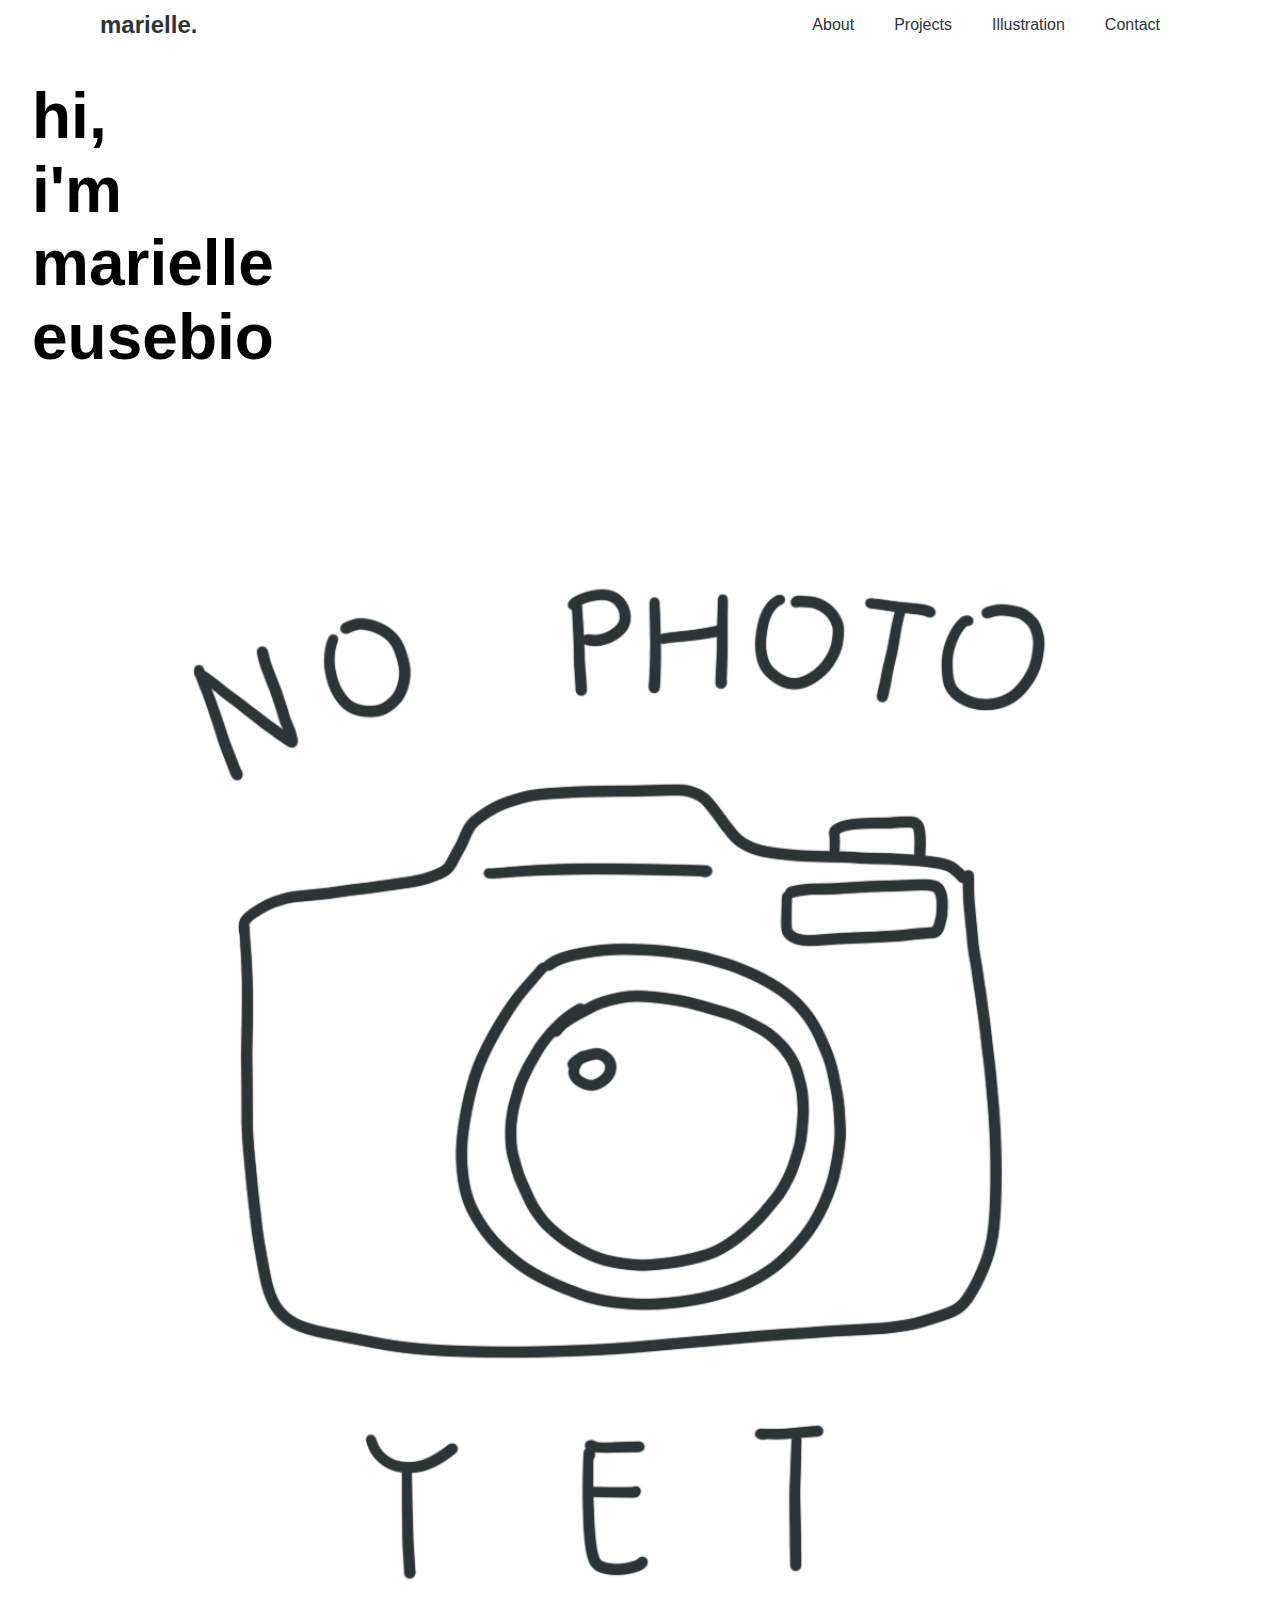
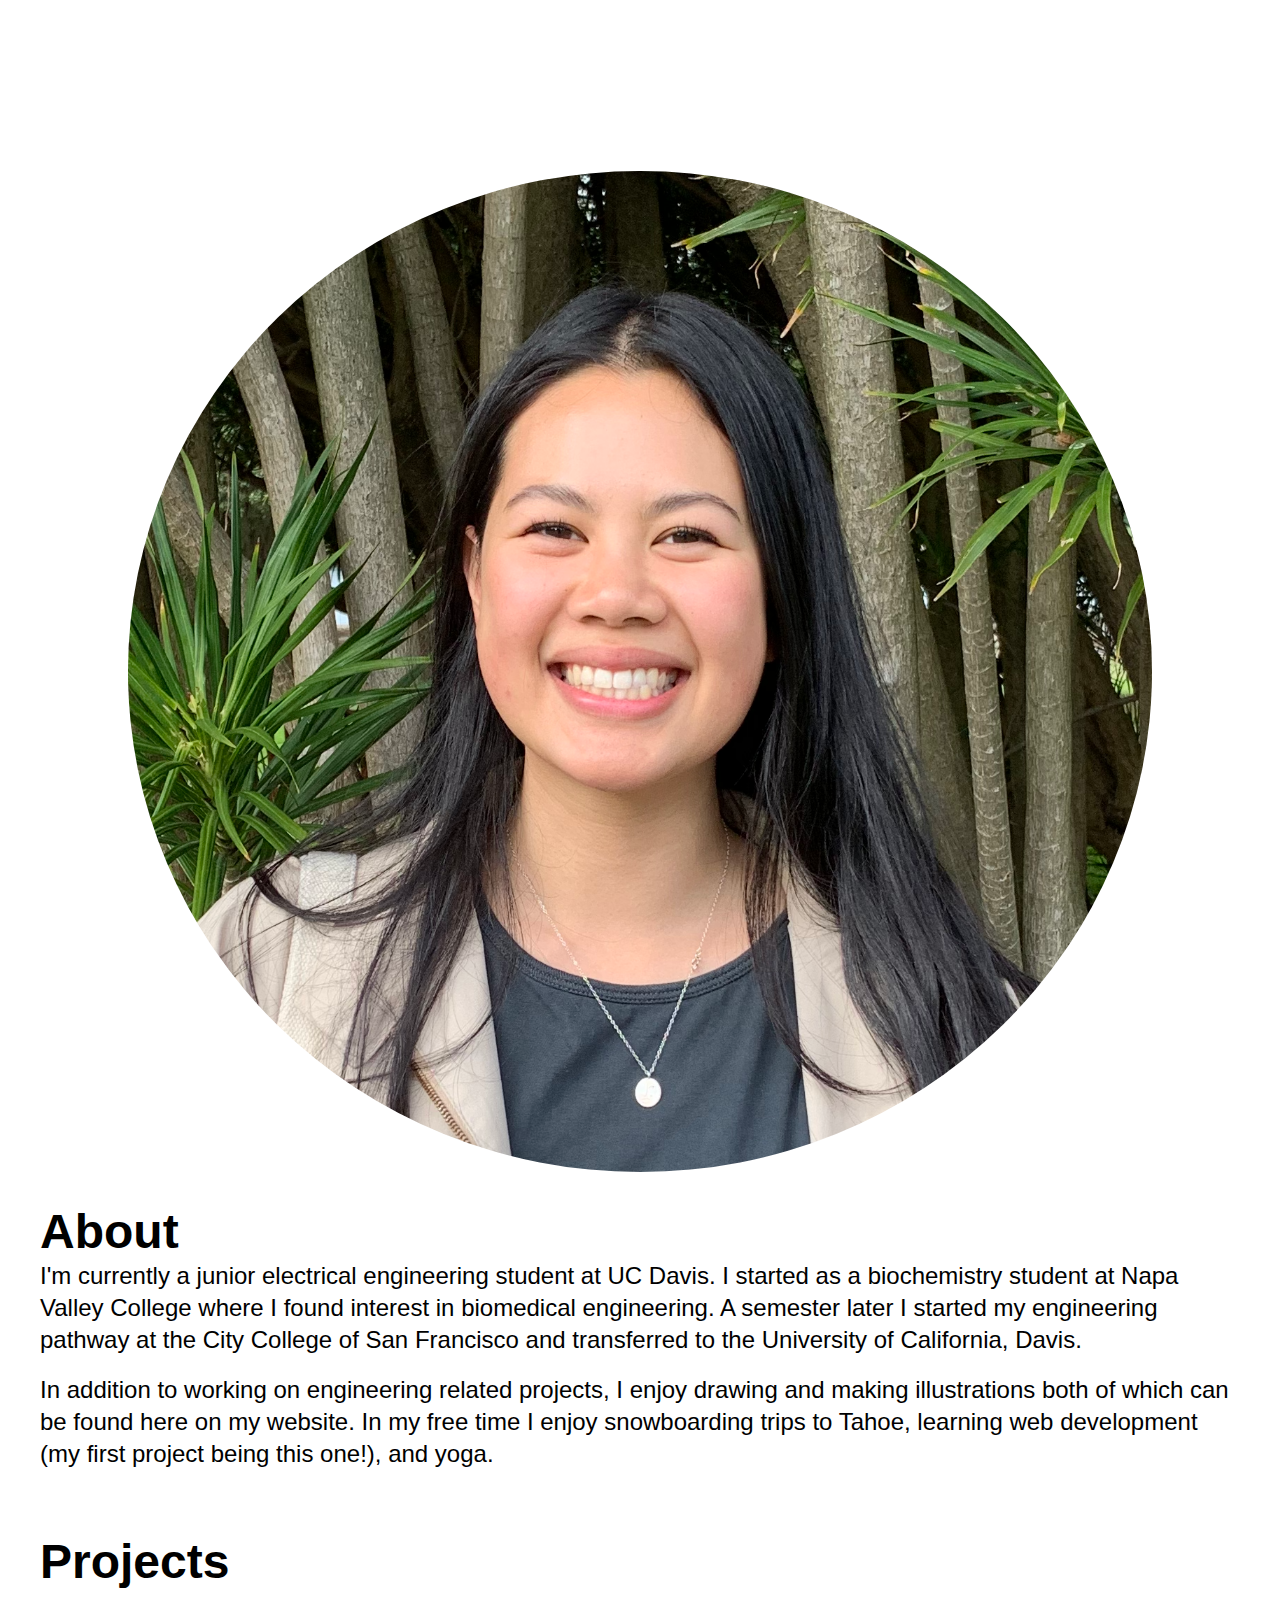
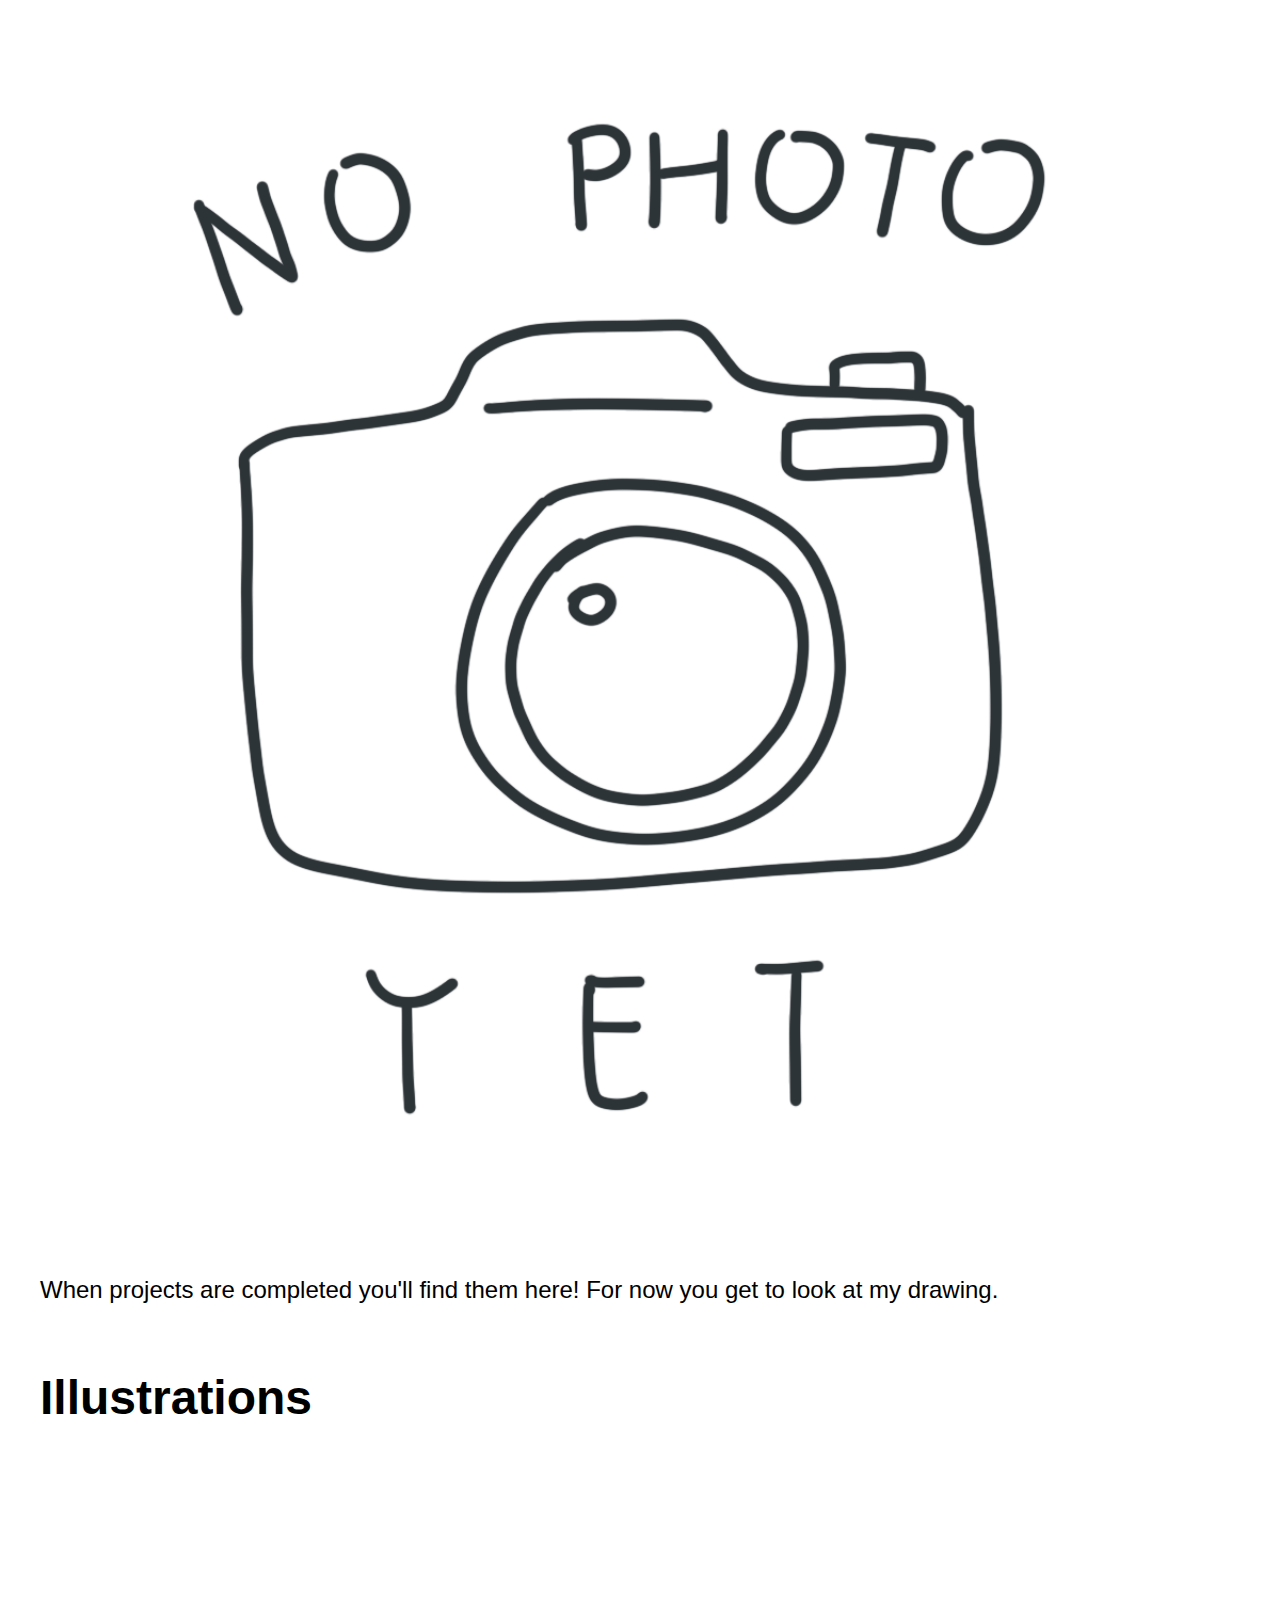
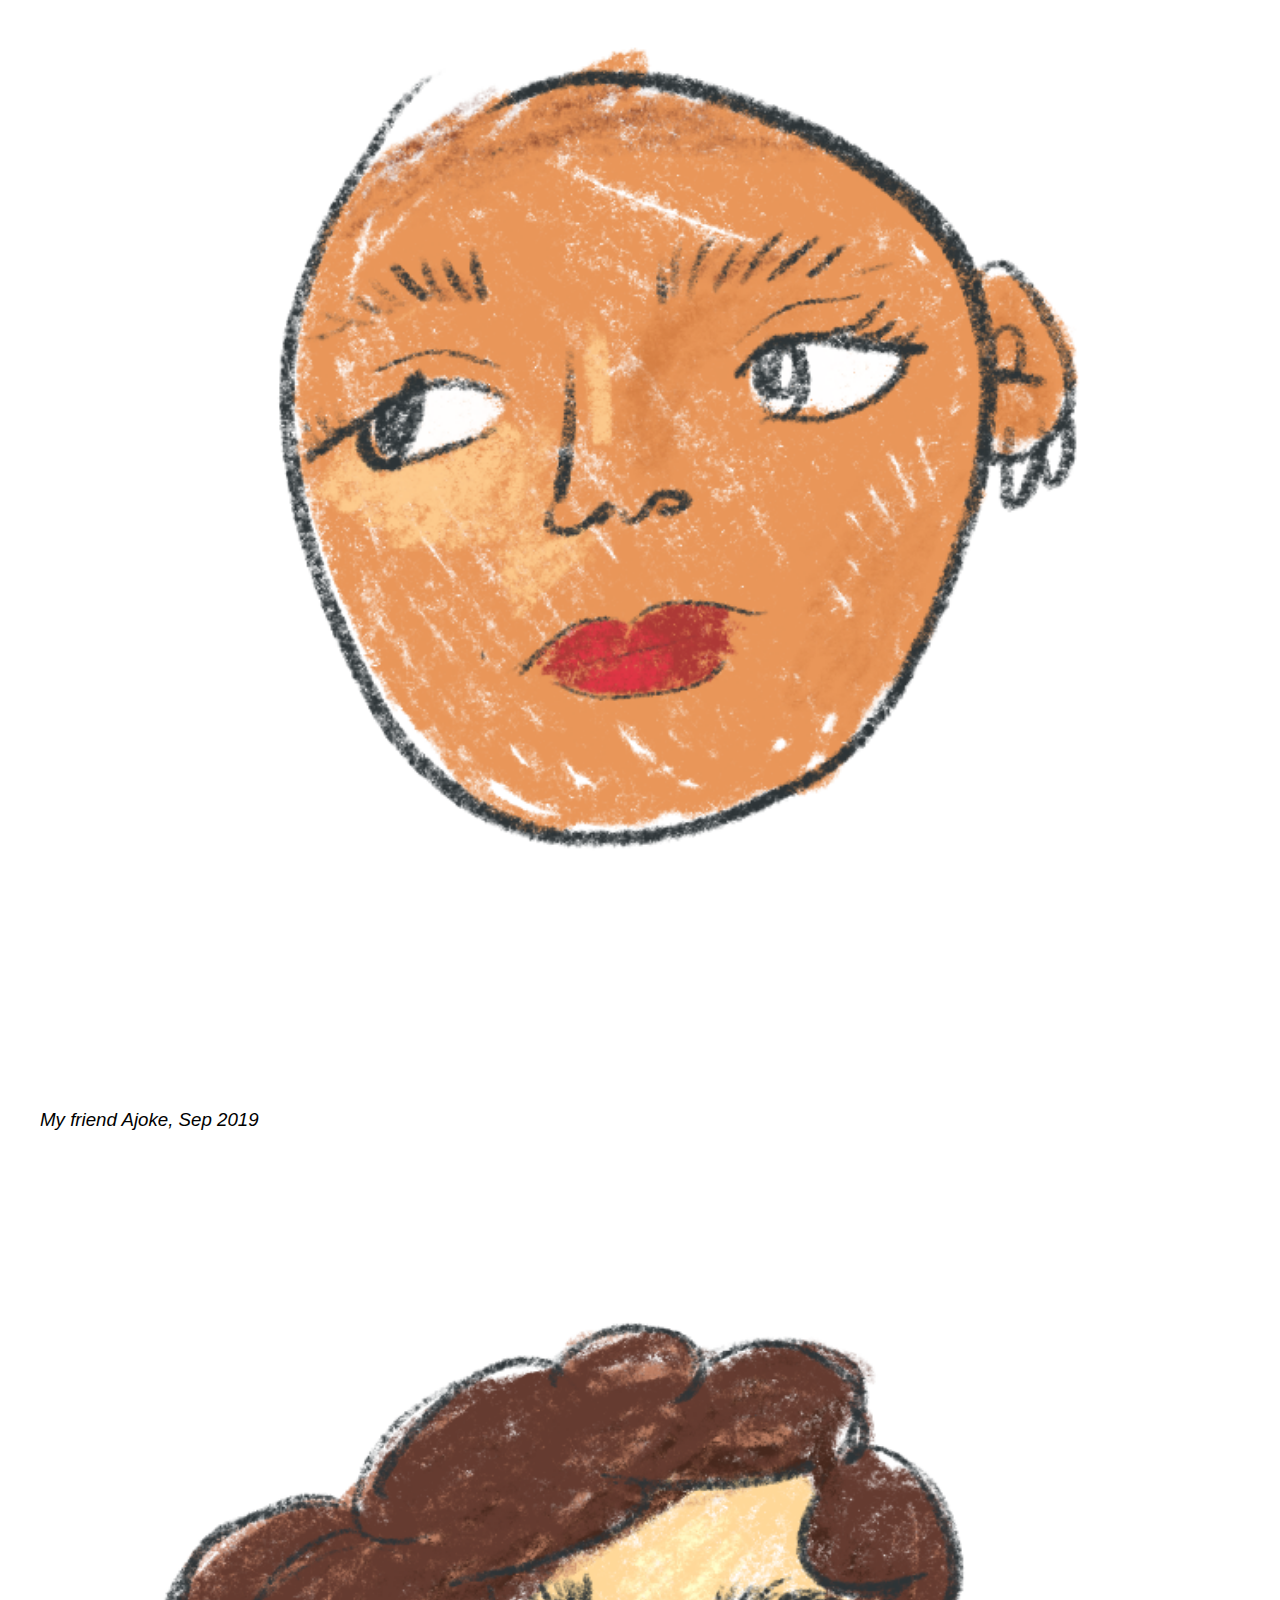
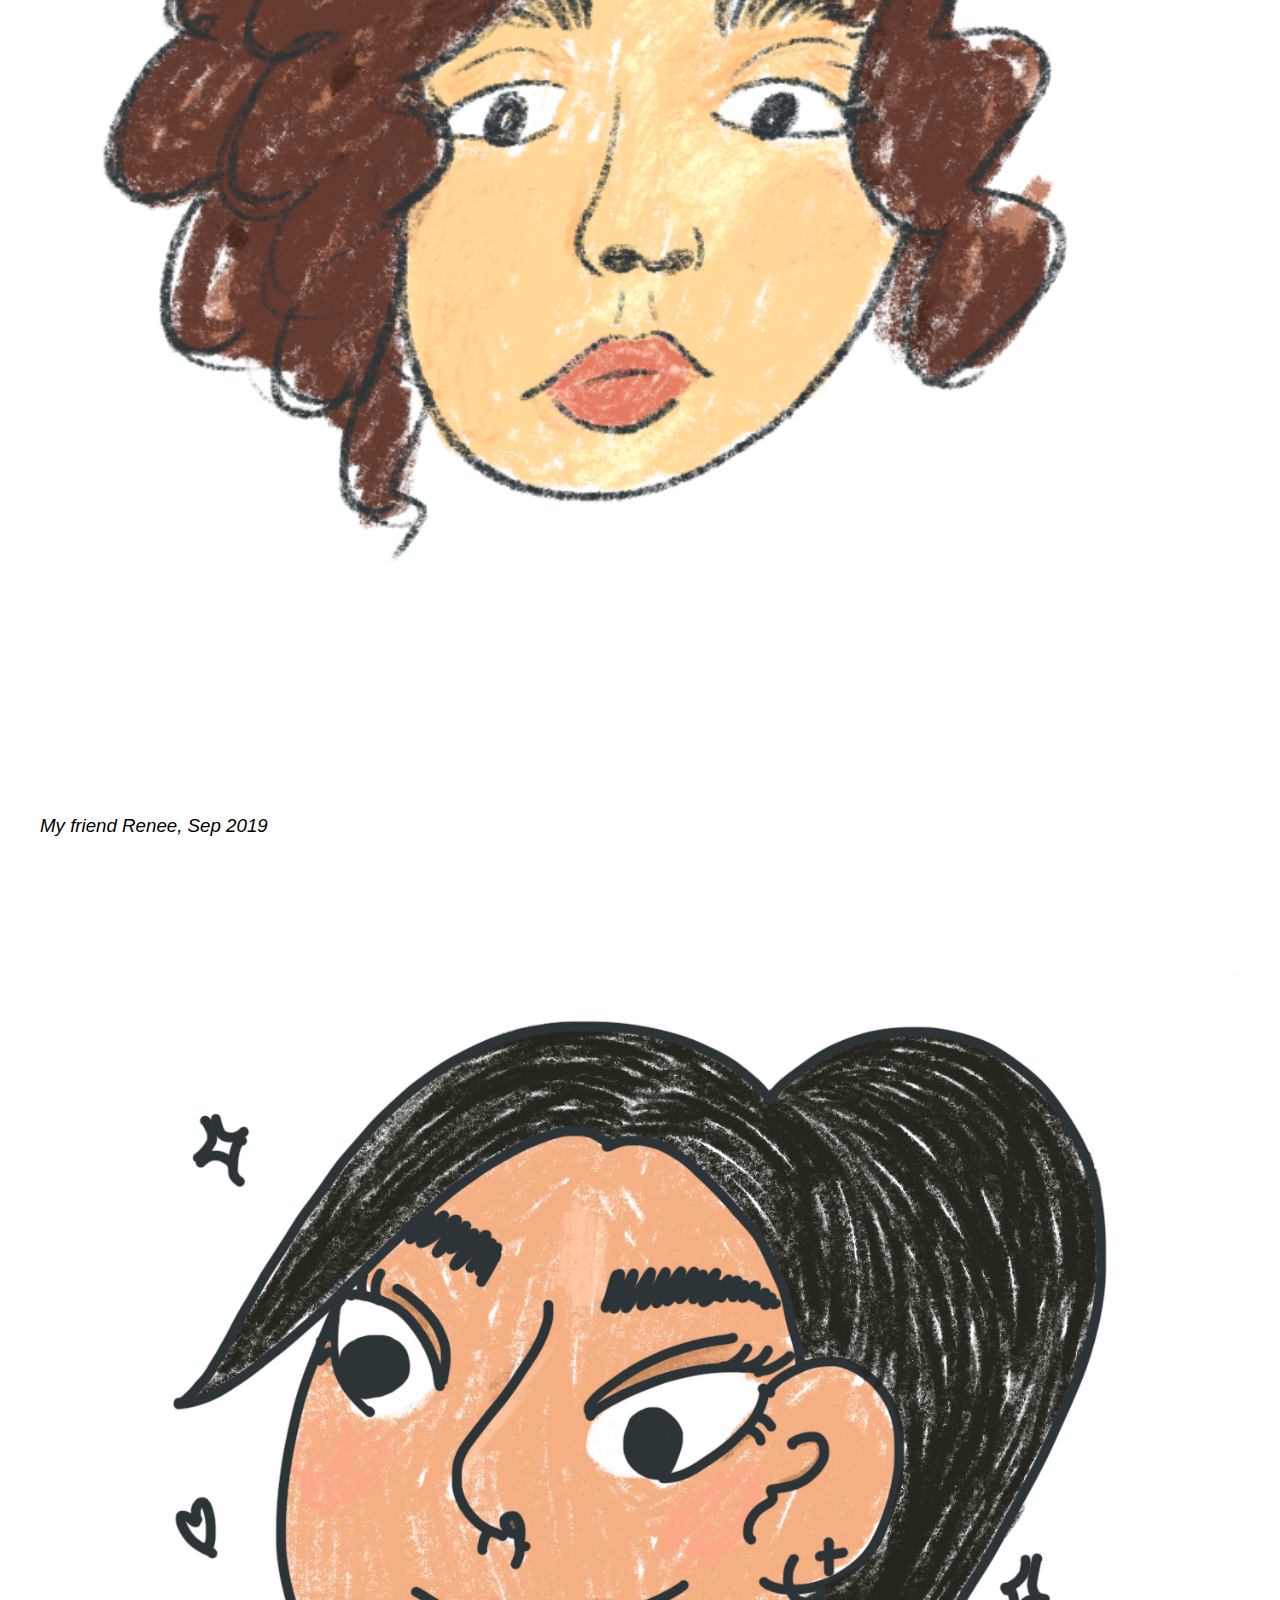
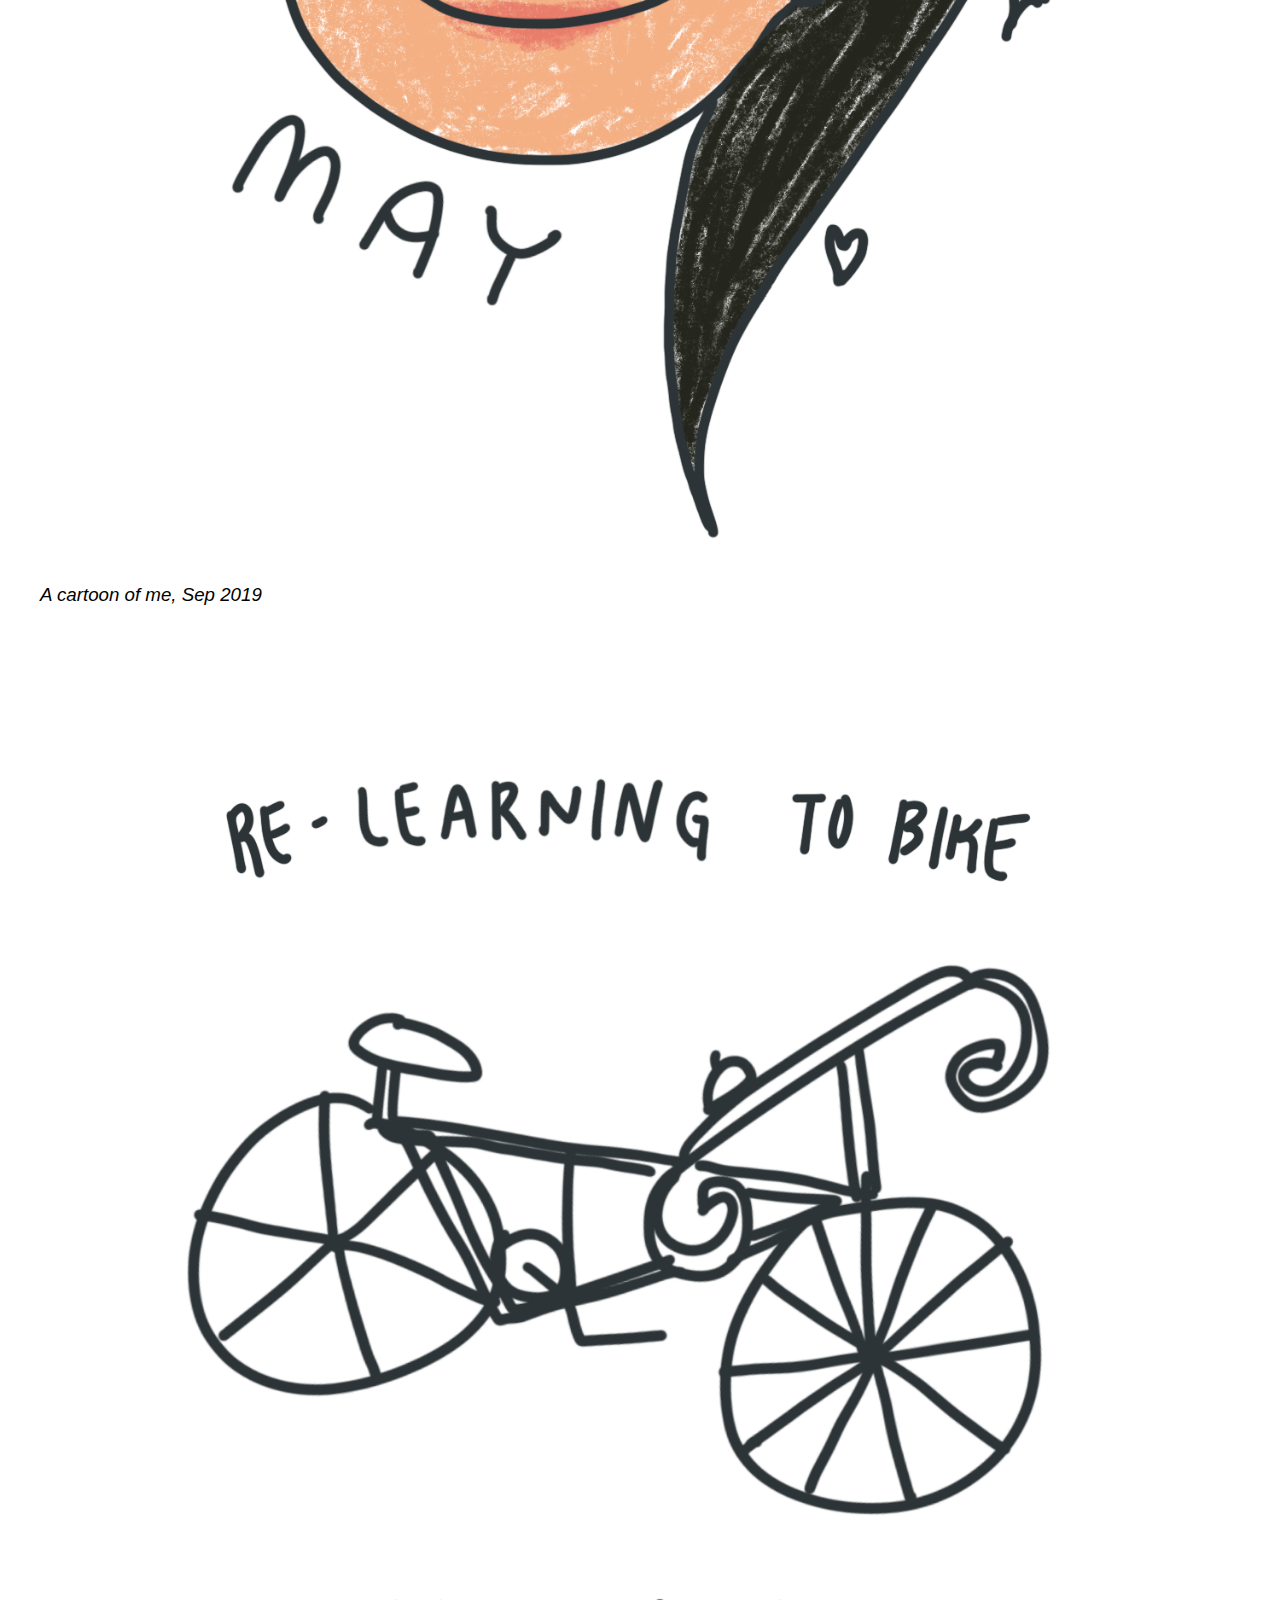
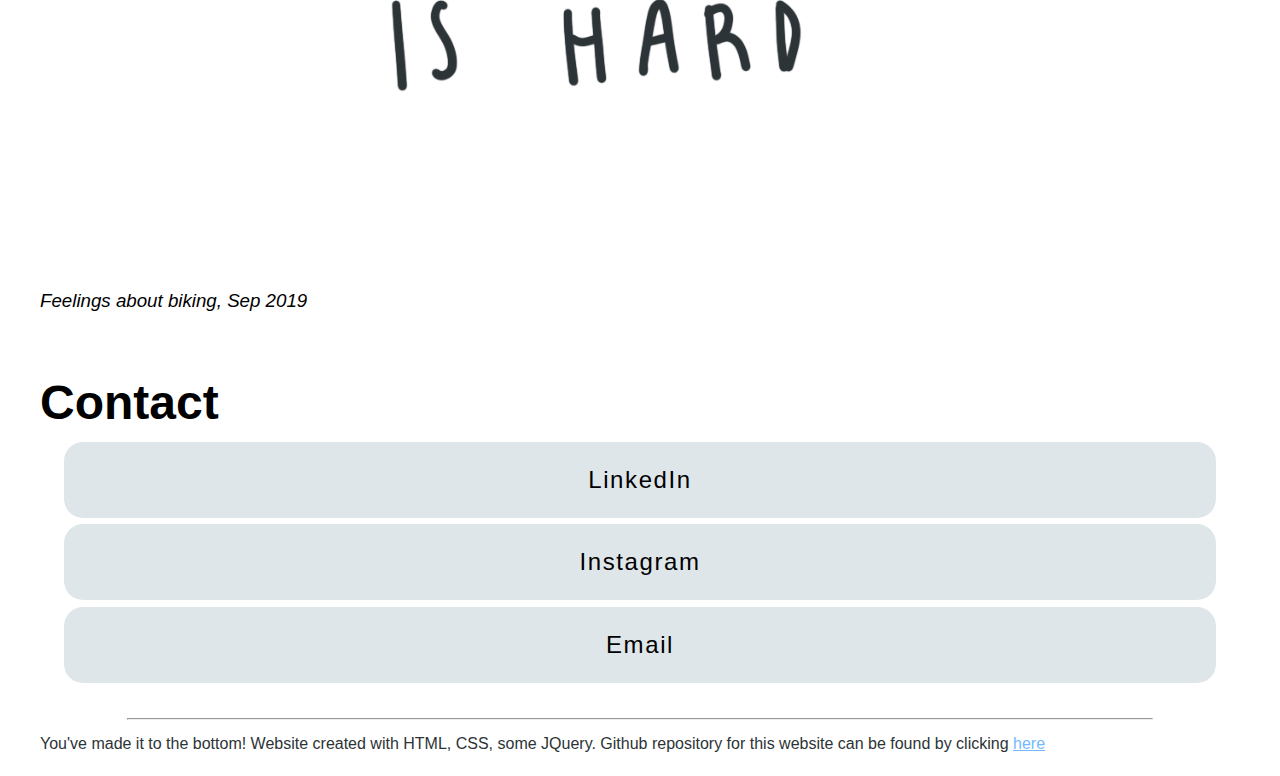
==== index.html @ e0bd077d "Rename index2.html to index.html" ====
<!DOCTYPE html>
<html lang="en">

<head>
<meta charset="UTF-8">
<meta name="viewport" content="width=device-width, initial-scale=1.0">
<meta http-equiv="X-UA-Compatible" content="ie=edge">
<title>Navbar</title>
<link href="https://stackpath.bootstrapcdn.com/font-awesome/4.7.0/css/font-awesome.min.css" rel="stylesheet">
<link type="text/css" rel="stylesheet" href="normalize.css" />
<link rel="stylesheet" href="styles2.css">
</head>

<body>

<header>
  <div class="logo">marielle.</div>
  <nav>
    <ul>
      <li><a href="#aboutPage">About</a></li>
      <li><a href="#projectsPage">Projects</a></li>
      <li><a href="#illustrationsPage">Illustration</a></li>
      <li><a href="#contactPage">Contact</a></li>

    </ul>
  </nav>
  <div class="menu-toggle">
    <i class="fa fa-bars" aria-hidden="true"></i>
  </div>
</header>

<h1>hi,<br> i'm<br> marielle<br> eusebio<br></h1>
<img src='illustrationsForSite/noPhotoYet.png' alt='illustration for homepage' id='homepagePic'>

<div id='aboutPage' class='aboutPage'>
        <img src='photosForSite/profilePic.png' alt='Photo of me' id='profilePic'>
    <h2>About</h2>
    <p>I'm currently a junior electrical engineering student at UC Davis. 
            I started as a biochemistry student at Napa Valley College where I found interest in biomedical engineering.
            A semester later I started my engineering pathway at the City College of San Francisco and transferred to the University of California, Davis.
    </p>
    <br>
    <p>In addition to working on engineering related projects, I enjoy drawing and making illustrations both of which can be found here on my website.
            In my free time I enjoy snowboarding trips to Tahoe, learning web development (my first project being this one!), and yoga.
    </p>
</div>

<div class='projectsPage' id='projectsPage'>
    <h2>Projects</h2>
    <img src='illustrationsForSite/noPhotoYet.png' class='projectPic'>
    <p>When projects are completed you'll find them here! For now you get to look at my drawing.</p>
</div>

<div class='illustrationsPage' id='illustrationsPage'>
    <h2>Illustrations</h2>
    <img src='illustrationsForSite/ajokeDrawing.png' alt='Drawing of friend Ajoke'>
    <h3>My friend Ajoke, Sep 2019</h3>
    <img src='illustrationsForSite/reneeDrawing.png' alt='Drawing of friend Renee'>
    <h3>My friend Renee, Sep 2019</h3>
    <img src='illustrationsForSite/cartoonMayIcon.png' alt='Cartoon of me!'>
    <h3>A cartoon of me, Sep 2019</h3>
    <img src='illustrationsForSite/relearningToBike.png' alt='Bike doodle'>
    <h3>Feelings about biking, Sep 2019</h3>
</div>

<div class='contactPage' id='contactPage'>
  <h2>Contact</h2>
    <div class='buttonsPage'>
      <a href='https://www.linkedin.com/in/marielle-eusebio-9b7936106'>
        <button class='reset-Button myButton'>
          LinkedIn
        </button>
      </a>

      <a href='https://www.instagram.com/may.eusebio/'>
        <button class='reset-Button myButton'>
            Instagram
          </button>
      </a>

      <!-- <a href='mailto:mariellejde@gmail.com' target='_top'>
        <button class='reset-Button myButton'>
          Email
        </button>
      </a> -->

      <a href='#' name="emailLink" id="emailLink">
        <button class='reset-Button myButton'>
          Email
        </button>
      </a>
      
        
    </div>
</div>


<footer>
    <hr>
    <p>You've made it to the bottom! Website created with HTML, CSS, some JQuery.
      Github repository for this website can be found by clicking 
      <a href='https://github.com/mayeusebio/mayeusebio.github.io'>here</a></p></footer>


<script src="https://code.jquery.com/jquery-3.3.1.min.js"></script>
<script type="text/javascript">
  $(document).ready(
    function() {
      $('.menu-toggle').click(function() {
        $('nav').toggleClass('active')
      })

      $('ul li').click(function() {
        $(this).siblings().removeClass('active');
        $(this).toggleClass('active');
      })
    }
  )

  $(function () {
  $('#emailLink').on('click', function (event) {
    var email = 'test@theearth.com';
    var subject = 'Circle Around';
    var emailBody = 'Some blah';
    window.location = 'mailto:' + email + '?subject=' + subject + '&body=' +   emailBody;
  });
});

</script>

</body>

</html>
---- styles2.css ----
body {
    margin: 0;
    padding: 0;
    font-family: sans-serif;
    background-attachment: fixed;
    background-position: center;
    box-sizing: border-box;
  }

  
header {
    position: absolute;
    top: 0;
    left: 0;
    padding: 0 100px;
    width: 100%;
    box-sizing: border-box;
    background: ;
  }
  
header .logo {
    color: #2d3436;
    height: 50px;
    line-height: 50px;
    font-size: 24px;
    float: left;
    font-weight: bold;
  }
  
header nav {
    float: right;
  }
  
header nav ul {
    margin: 0;
    padding: 0;
    display: flex;
  }
  
  header nav ul li {
    list-style: none;
    position: relative;
  }
  
  header nav ul li.sub-menu:before {
    content: '\f078';
    font-family: fontAwesome;
    position: absolute;
    line-height: 50px;
    color: #2d3436;
    right: 1px;
  }
  
  header nav ul li.active.sub-menu:before {
    content: '\f077';
  }
  
  header nav ul li ul {
    position: absolute;
    left: 0;
    background: #333;
    display: none
  }
  
header nav ul li.active ul {
    display: block;
  }
  
header nav ul li ul li {
    display: block;
    width: 200px;
  }
  
header nav ul li a {
    height: 50px;
    line-height: 50px;
    padding: 0 20px;
    color: #2d3436;
    text-decoration: none;
    display: block;
  }
  
header nav ul li a:hover {
    color: #2d3436;
    background: #74b9ff;
  }
  
header nav ul li a.active {
    background: #74b9ff;
  }
  
.menu-toggle {
    color: #2d3436;
    float: right;
    line-height: 50px;
    font-size: 24px;
    cursor: pointer;
    display: none
  }

h1{
      font-size: 4rem;
      padding: 5rem 2rem;
      /* border: 2px dashed red; */
      margin: 0;
  }

#homepagePic{
      width: 100%;
      /* border: 2px dashed red; */
      margin: 0;
  }

#profilePic{
      border-radius: 50%;
      width: 80%;
      display: block;    
      margin: 2rem auto;
      /* border: 2px dashed red; */
  }

h2{
    font-size: 3rem;
    padding: 0 2.5rem 0 2.5rem;
    /* border: 2px dashed red; */
    margin: 0;
  }
  
.aboutPage, .projectsPage, .illustrationsPage{
      margin-bottom: 4rem;
  }

  /* .aboutPage p{
      font-size: 1.5rem;
      font-weight: 300;
      line-height: 2rem;
      padding: 0 2.5rem 0 2.5rem;
      margin: 0;
  } */

p{
    font-size: 1.5rem;
    font-weight: 300;
    line-height: 2rem;
    padding: 0 2.5rem 0 2.5rem;
    margin: 0;  
  }

img{
    width: 100%;
}

h3{
      font-weight: 300;
      font-style: italic;
      padding: 0 2.5rem 0 2.5rem;
      margin: 0; 
  }

.projectPic{
    /* border: 1px dashed #2d3436; */
}

.contactPage li{
    list-style-type: none;
    font-size: 1.5rem;
    line-height: 2rem;
}

.contactPage li a{
    text-decoration: none;
    color: #636e72;
}

svg{
    stroke: #2d3436;
    fill: none;
}

hr{
      width: 80%
  }

footer p{
    color: #2d3436;
    font-size: 1rem;
    margin-bottom: 1rem;
}

.reset-Button {
    border: none;
    margin: 0;
    padding: 0;
    width: auto;
    overflow: visible;
    /* background: transparent; */
    /* inherit font & color from ancestor */
    /* color: inherit; */
    font: inherit;

    /* Normalize `line-height`. Cannot be changed from `normal` in Firefox 4+. */
    line-height: normal;

    /* Corrects font smoothing for webkit */
    -webkit-font-smoothing: inherit;
    -moz-osx-font-smoothing: inherit;

    /* Corrects inability to style clickable `input` types in iOS */
    -webkit-appearance: none;
}

/* Remove excess padding and border in Firefox 4+ */
.reset-Button::-moz-focus-inner {
    border: 0;
    padding: 0;
}

.buttonsPage{
    width: 100%;
    text-align: center;
    margin: 0.5rem auto 2rem auto;
}

.myButton{
    padding: 1.5rem;
    border-radius: 1.2rem;
    font-size: 1.5rem;
    width: 90%;
    background: #dfe6e9;
    margin: 0.2rem auto;
    letter-spacing: .1rem;
}

/* .buttonsPage{
    display: flex;
    flex-direction: column;
} */

footer a{
    color:#74b9ff;
}

/* MEDIA QUERIES */

@media (max-width: 860px) {
header {
    padding: 0 20px;
}
.menu-toggle {
    display: block;
}
header nav {
    position: absolute;
    top: 50px;
    left: -100%;
    width: 100%;
    height: calc(100vh - 50px);
    background: #dfe6e9;
    transition: 0.5s;
}
header nav.active {
    left: 0;
}
header nav ul {
    display: block;
    text-align: center;
}
header nav ul li a {
    border-bottom: 0.9px solid rgba(0, 0, 0, .2);
}
header nav ul li.active ul {
    position: relative;
    background: #003e6f;
}
header nav ul li ul li {
    width: 100%;
}
}
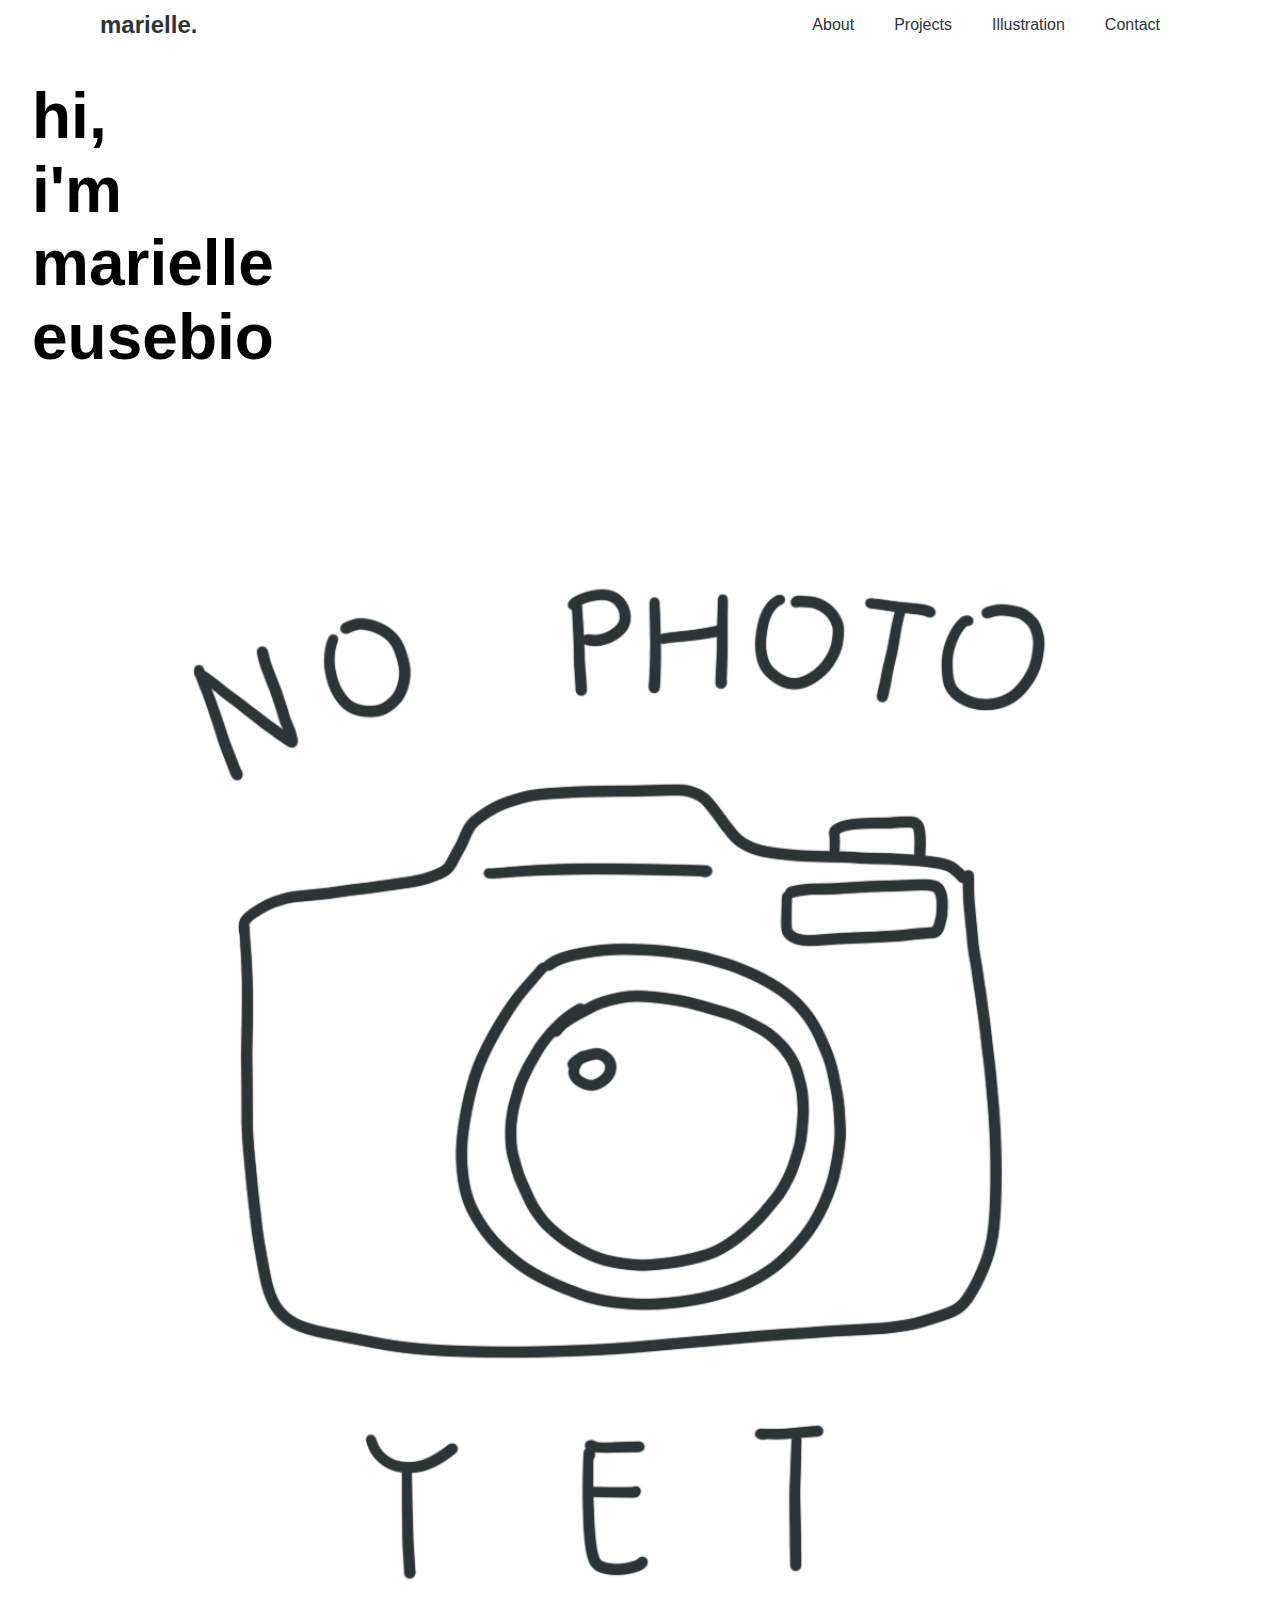
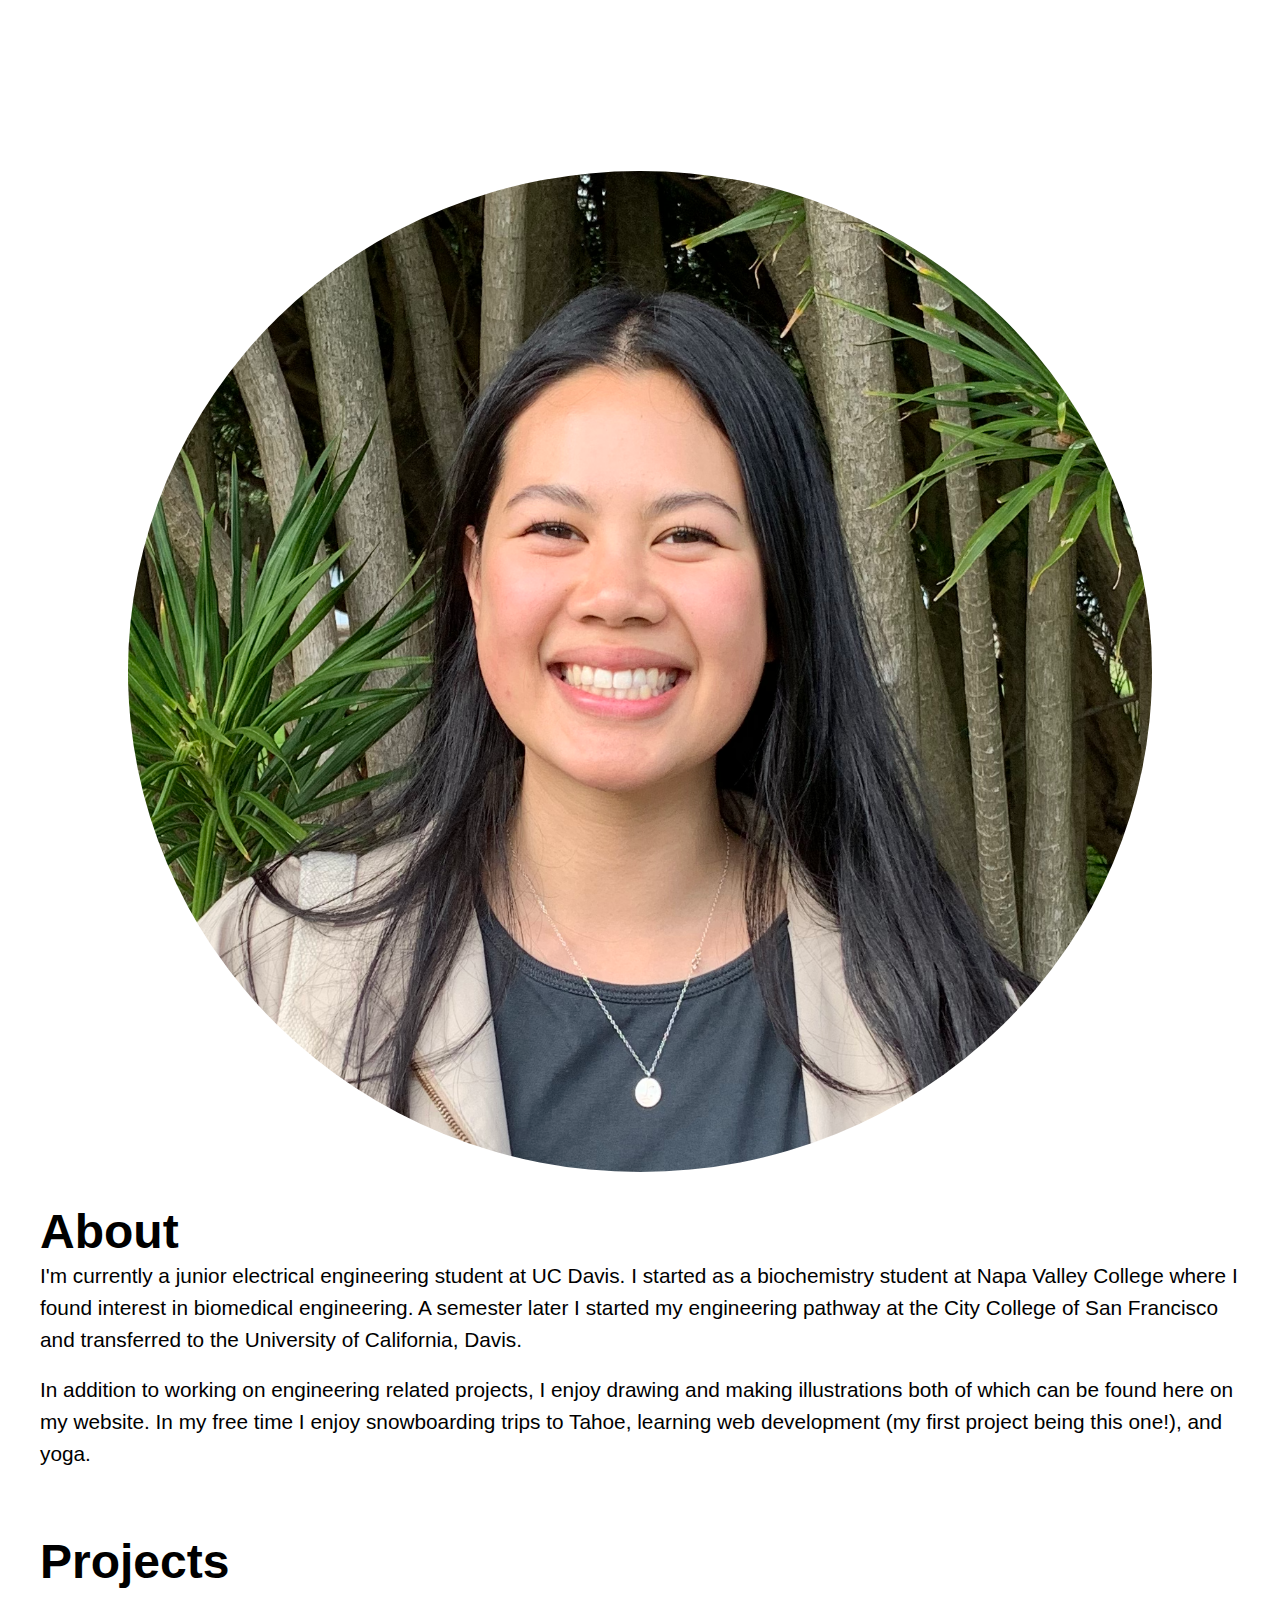
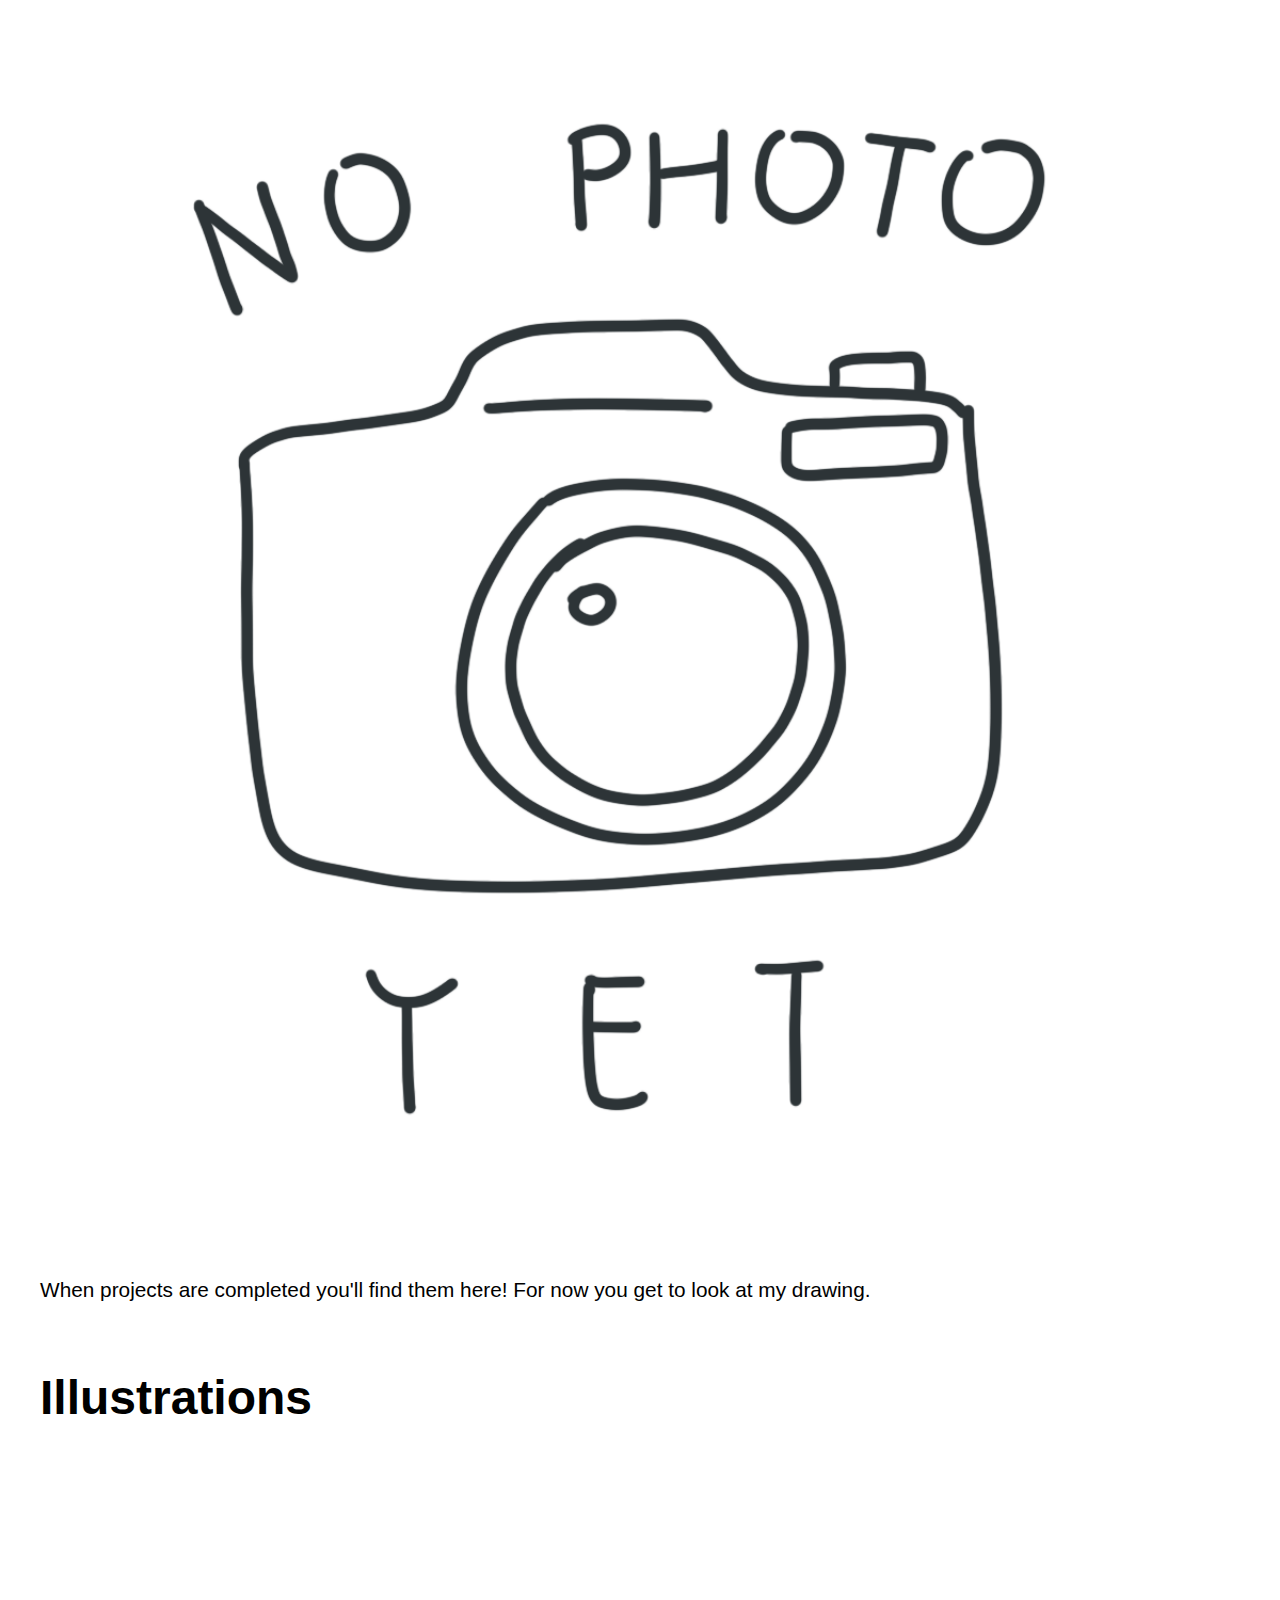
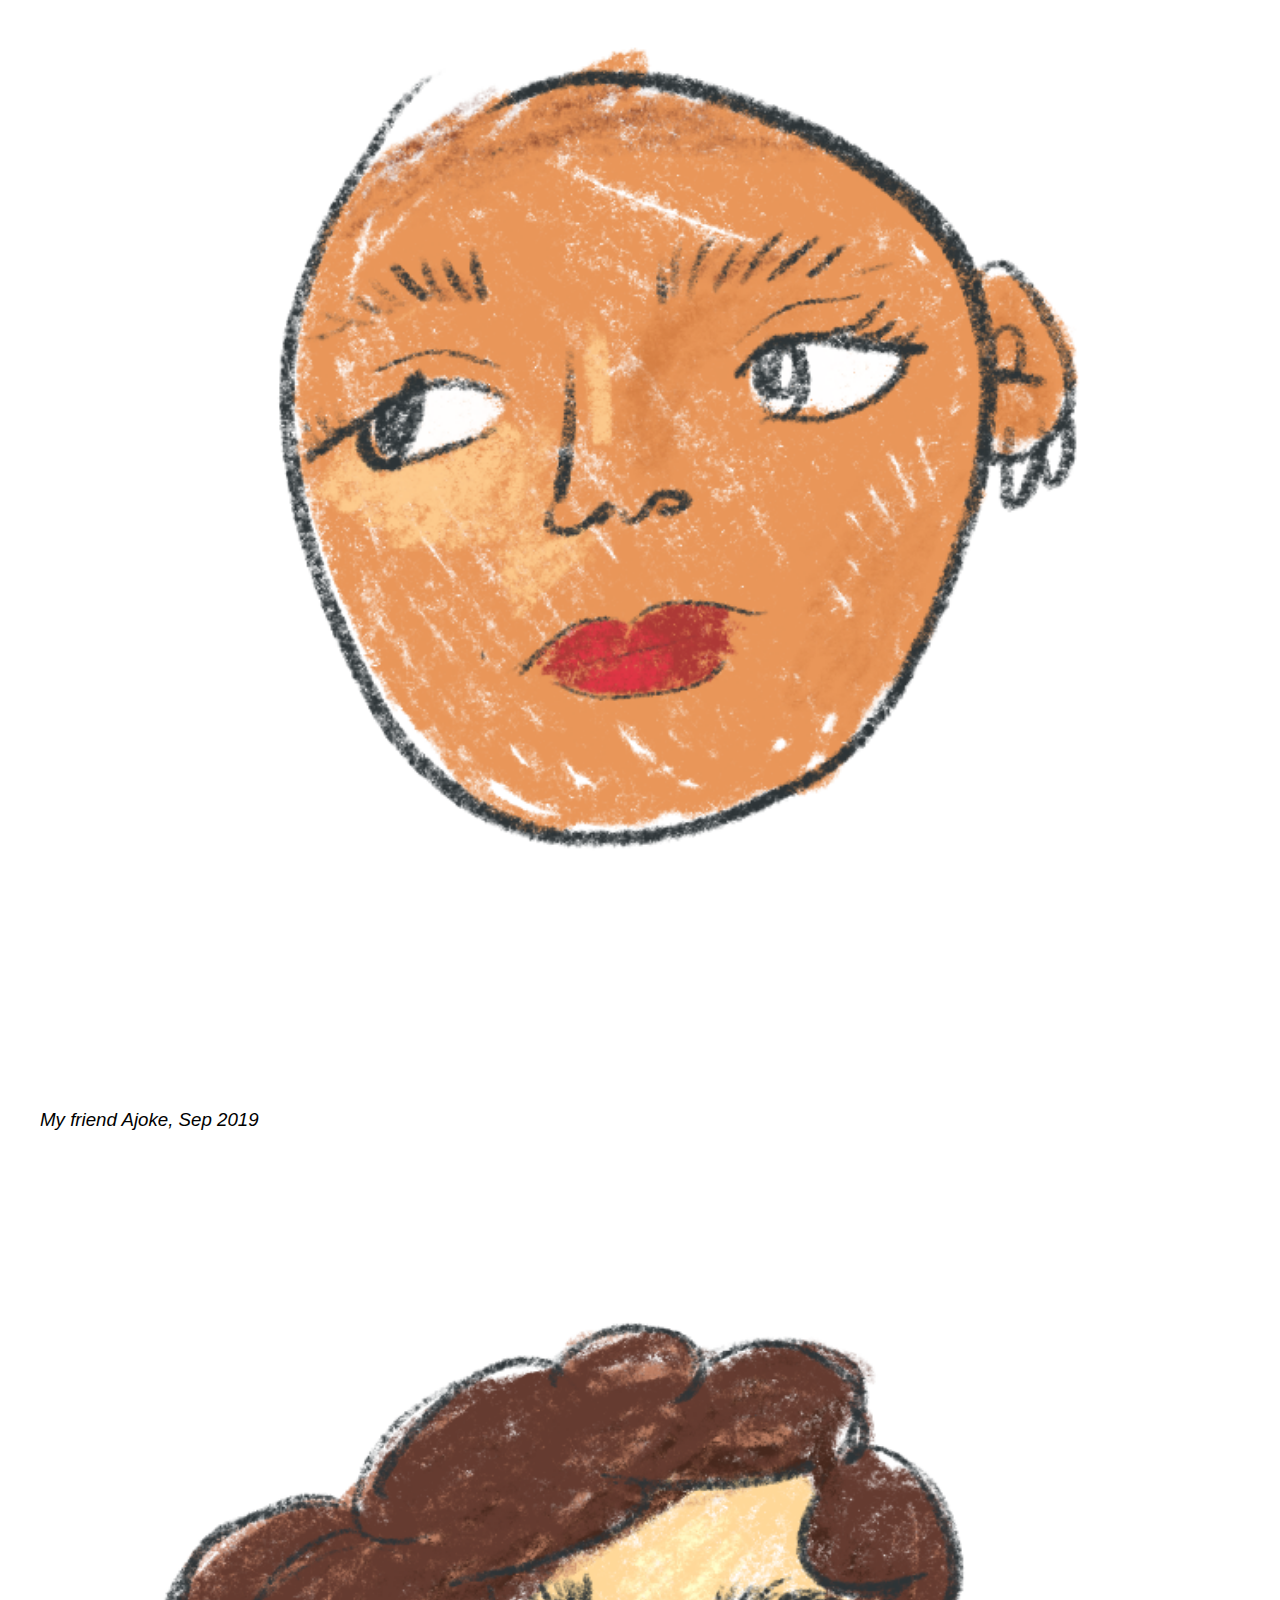
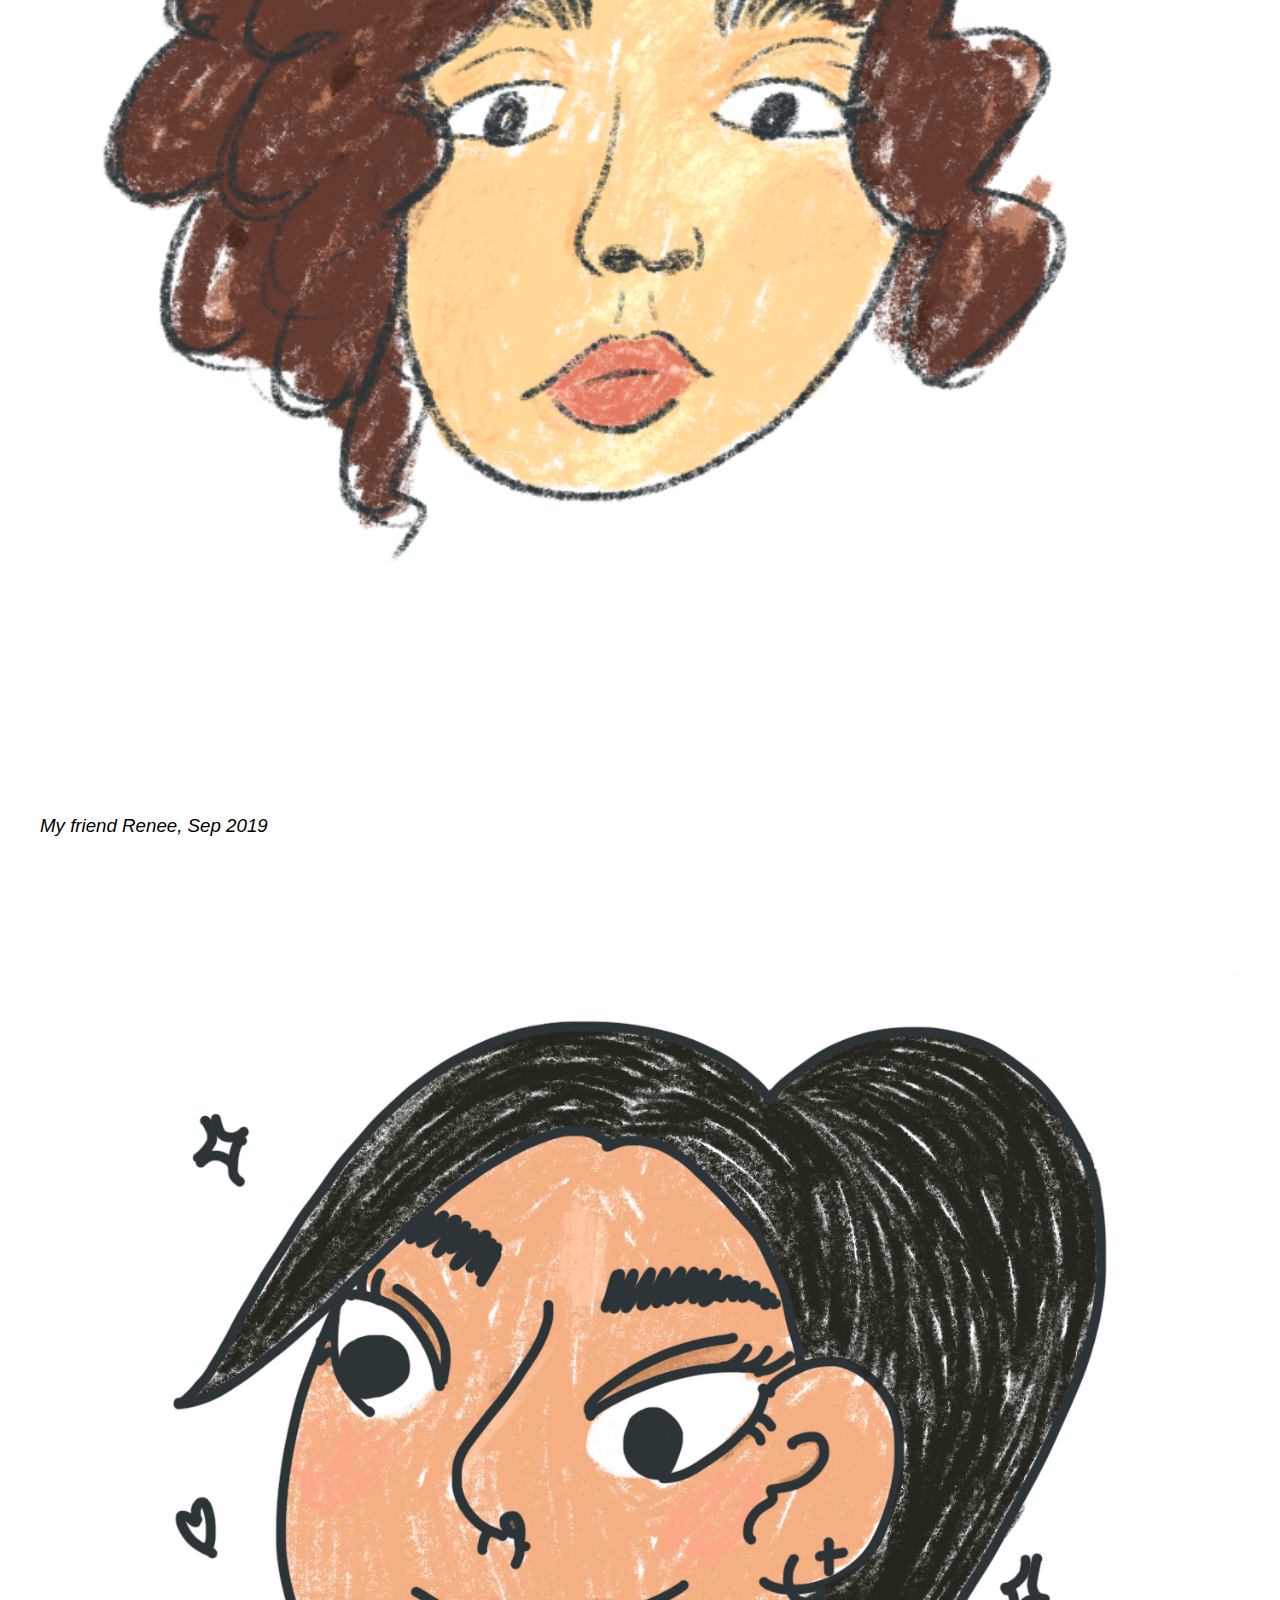
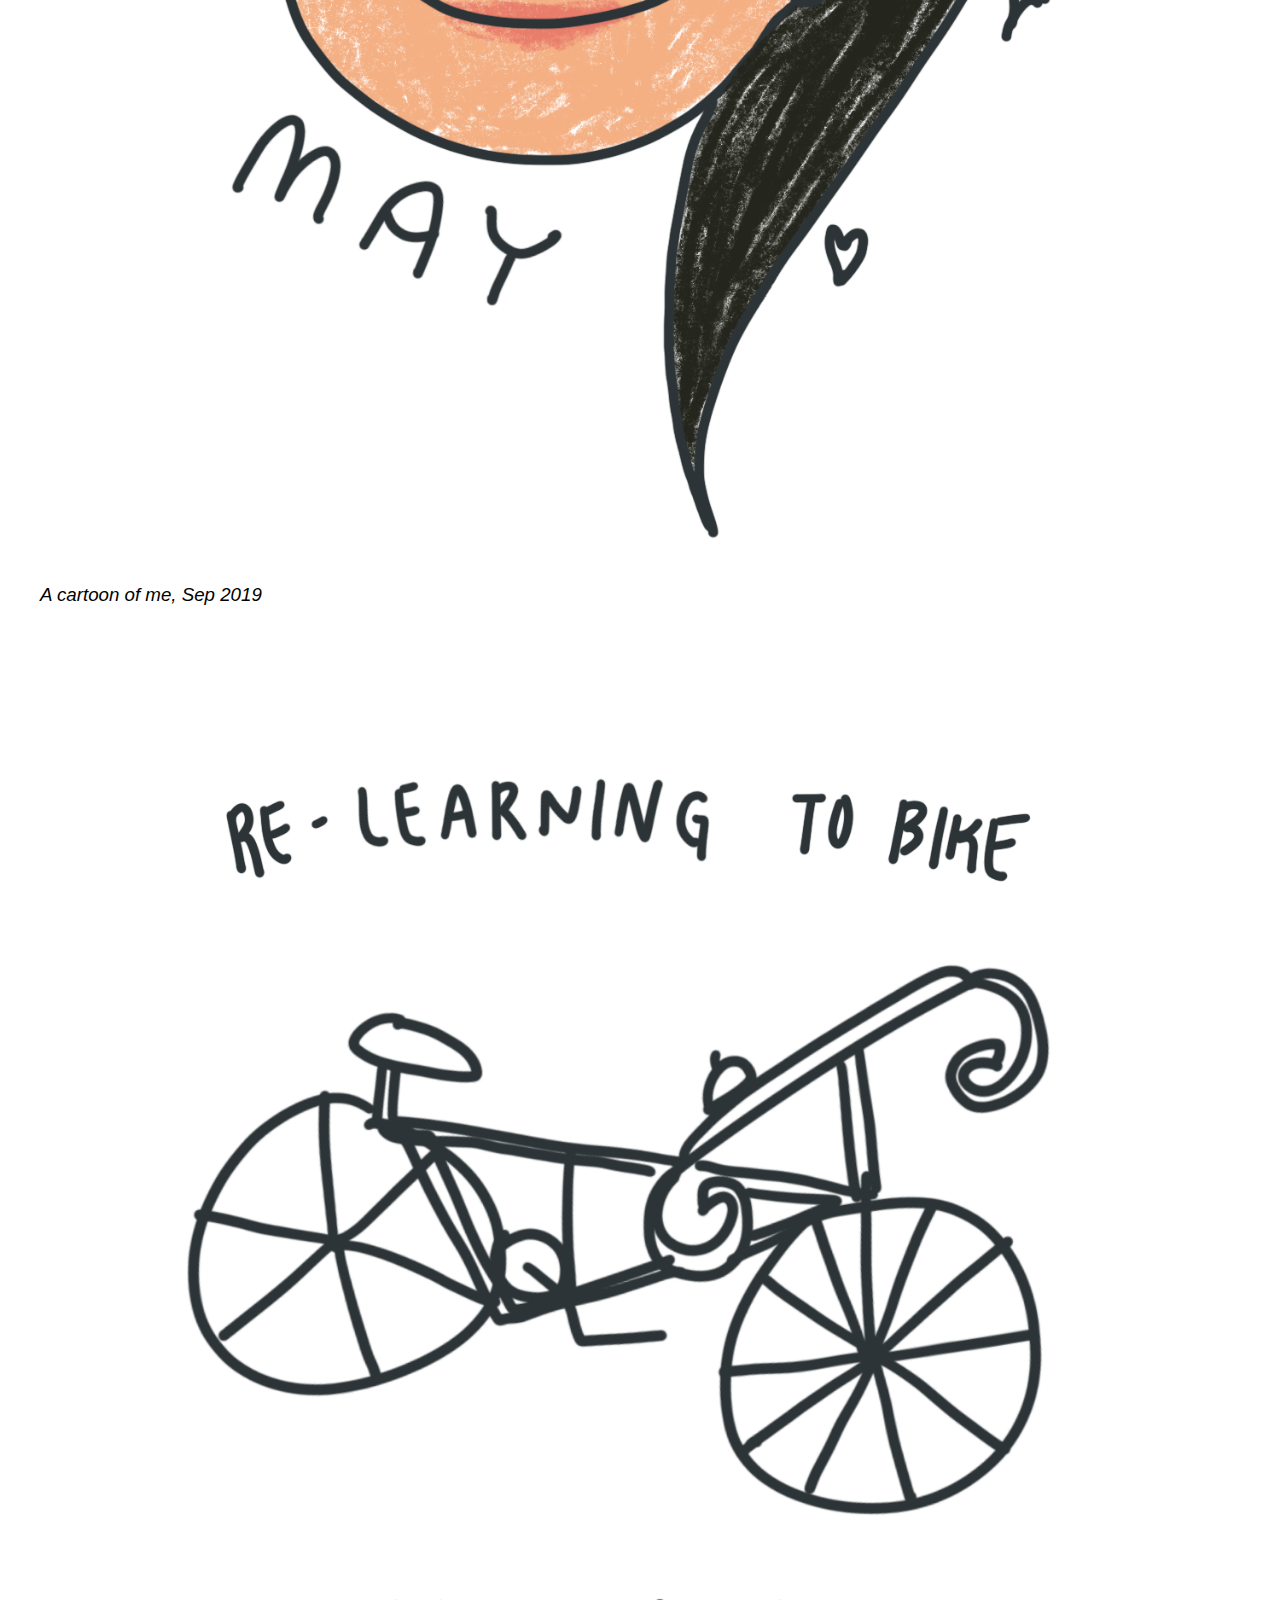
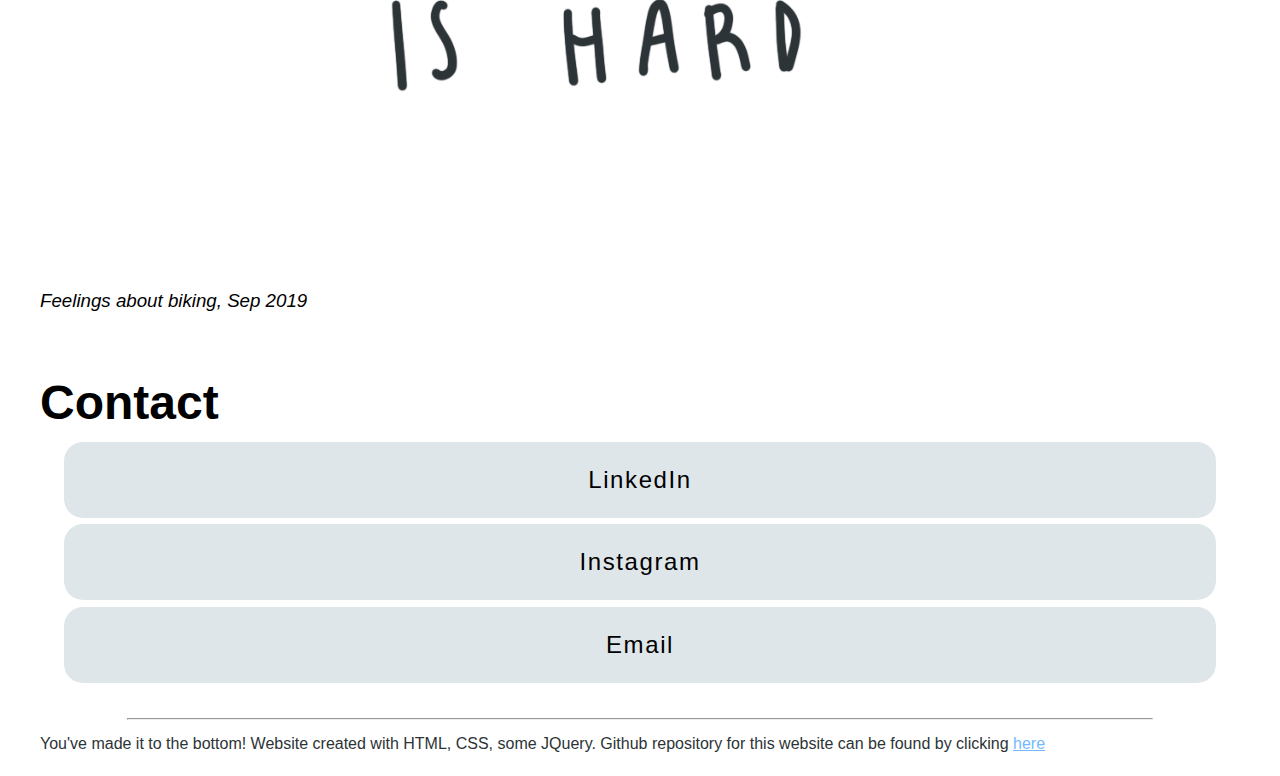
==== commit 4ba46063: "fixed email link and reduced p size" ====
--- a/index.html
+++ b/index.html
@@ -119,10 +119,8 @@
 
   $(function () {
   $('#emailLink').on('click', function (event) {
-    var email = 'test@theearth.com';
-    var subject = 'Circle Around';
-    var emailBody = 'Some blah';
-    window.location = 'mailto:' + email + '?subject=' + subject + '&body=' +   emailBody;
+    var email = 'mariellejde@gmail.com';
+    window.location = 'mailto:' + email;
   });
 });
 
--- a/styles2.css
+++ b/styles2.css
@@ -139,7 +139,7 @@
   } */
 
 p{
-    font-size: 1.5rem;
+    font-size: 1.3rem;
     font-weight: 300;
     line-height: 2rem;
     padding: 0 2.5rem 0 2.5rem;
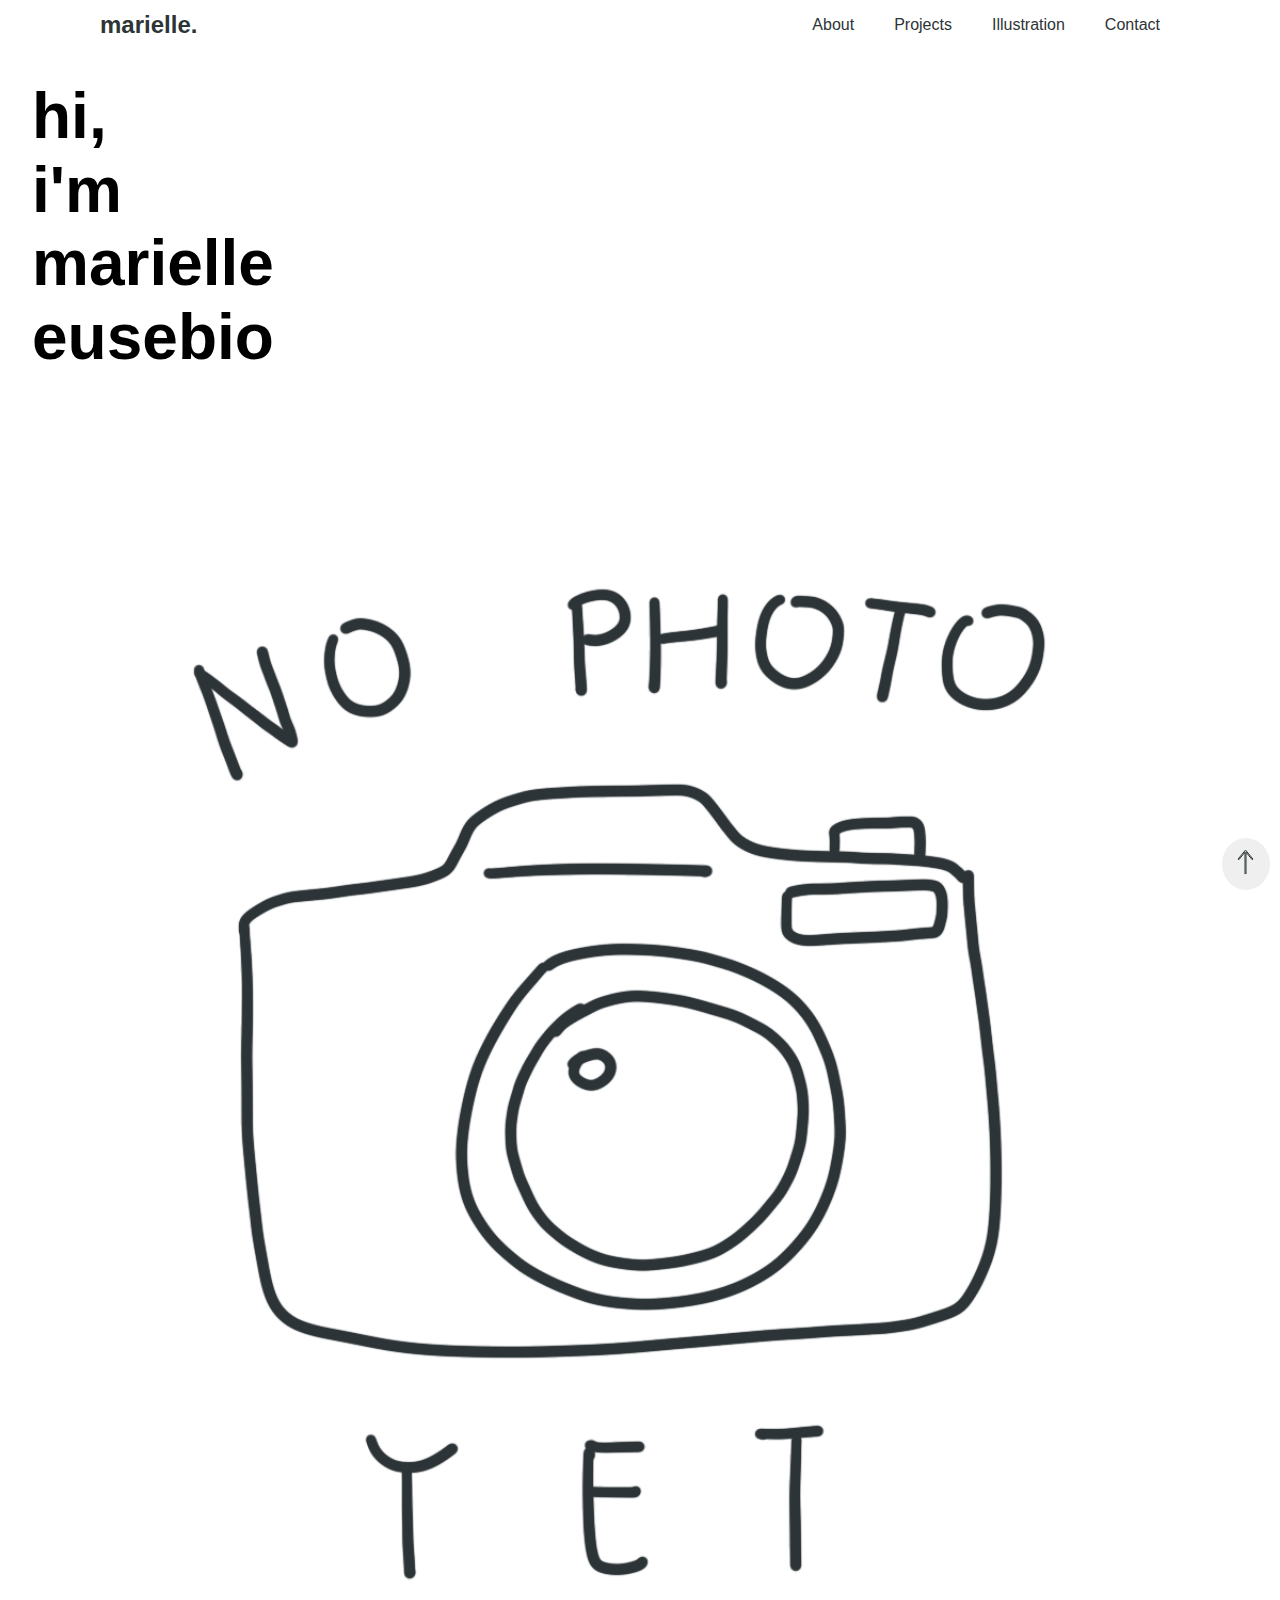
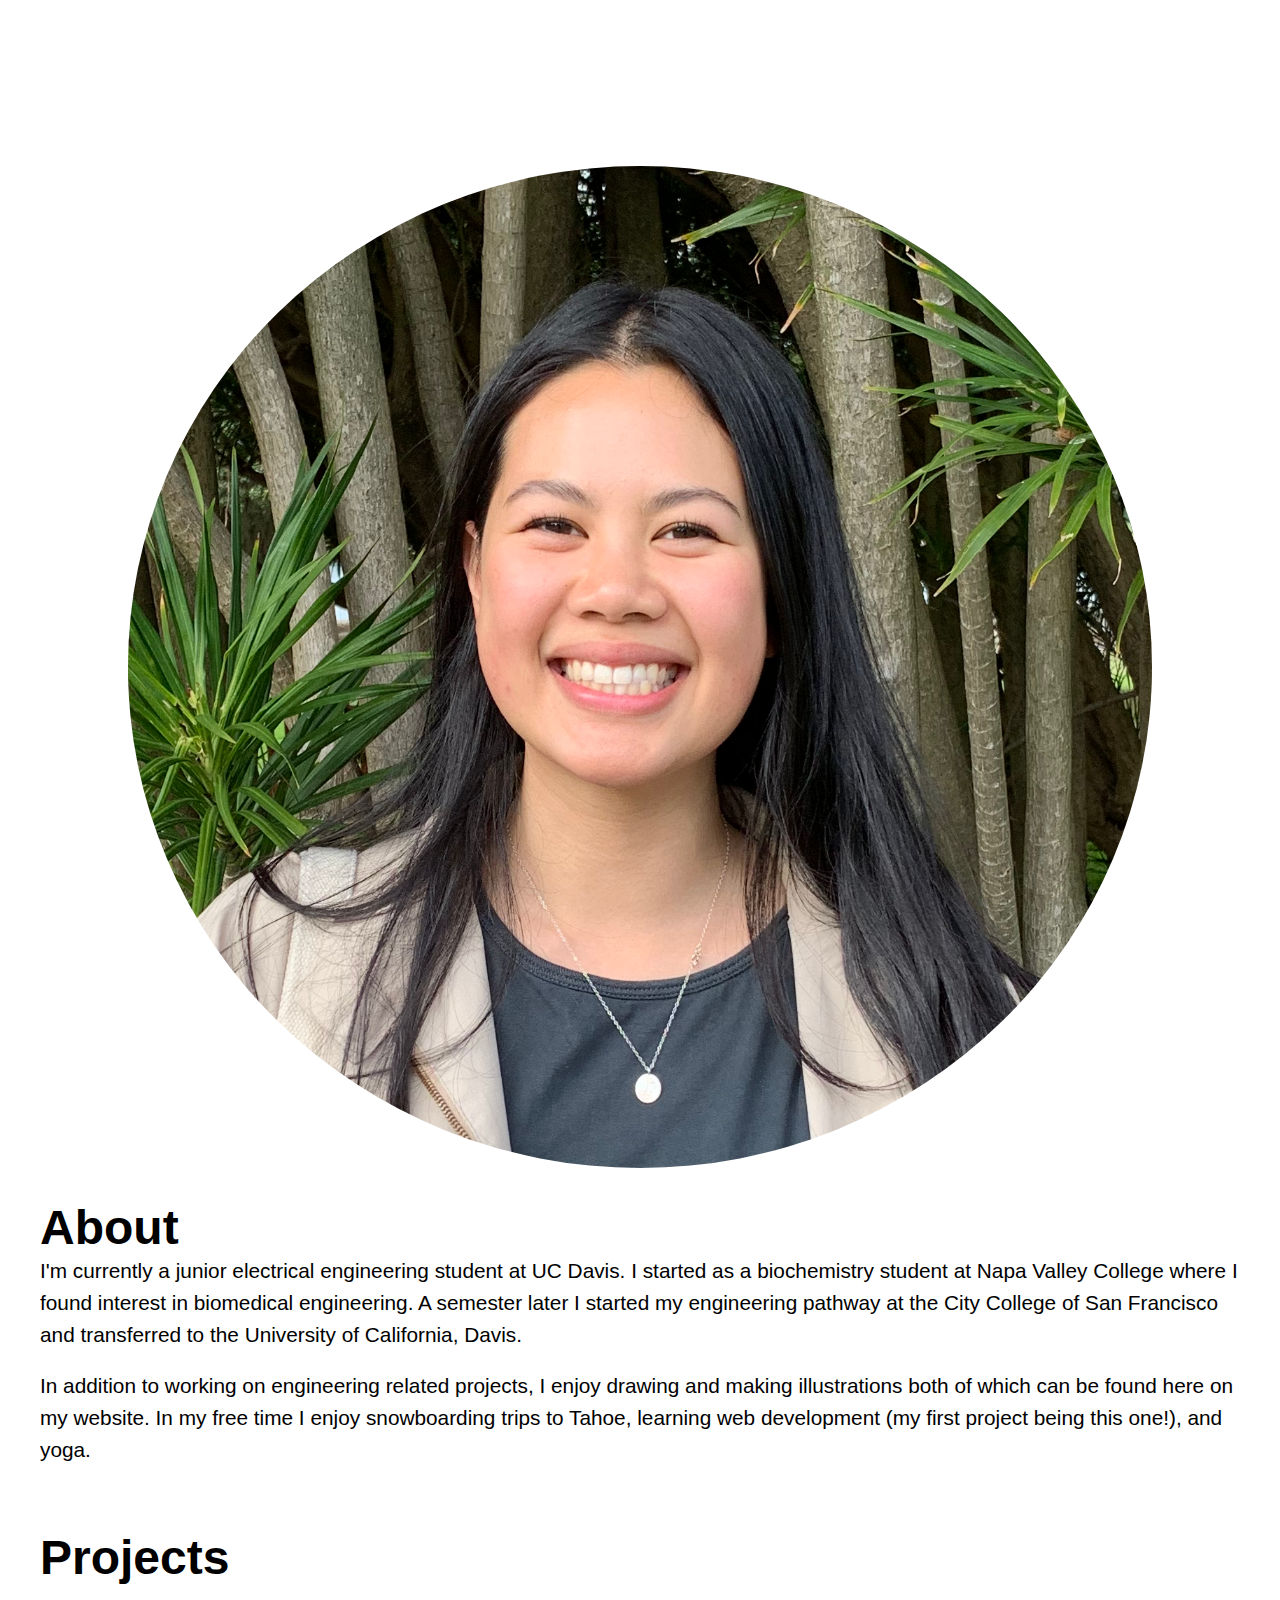
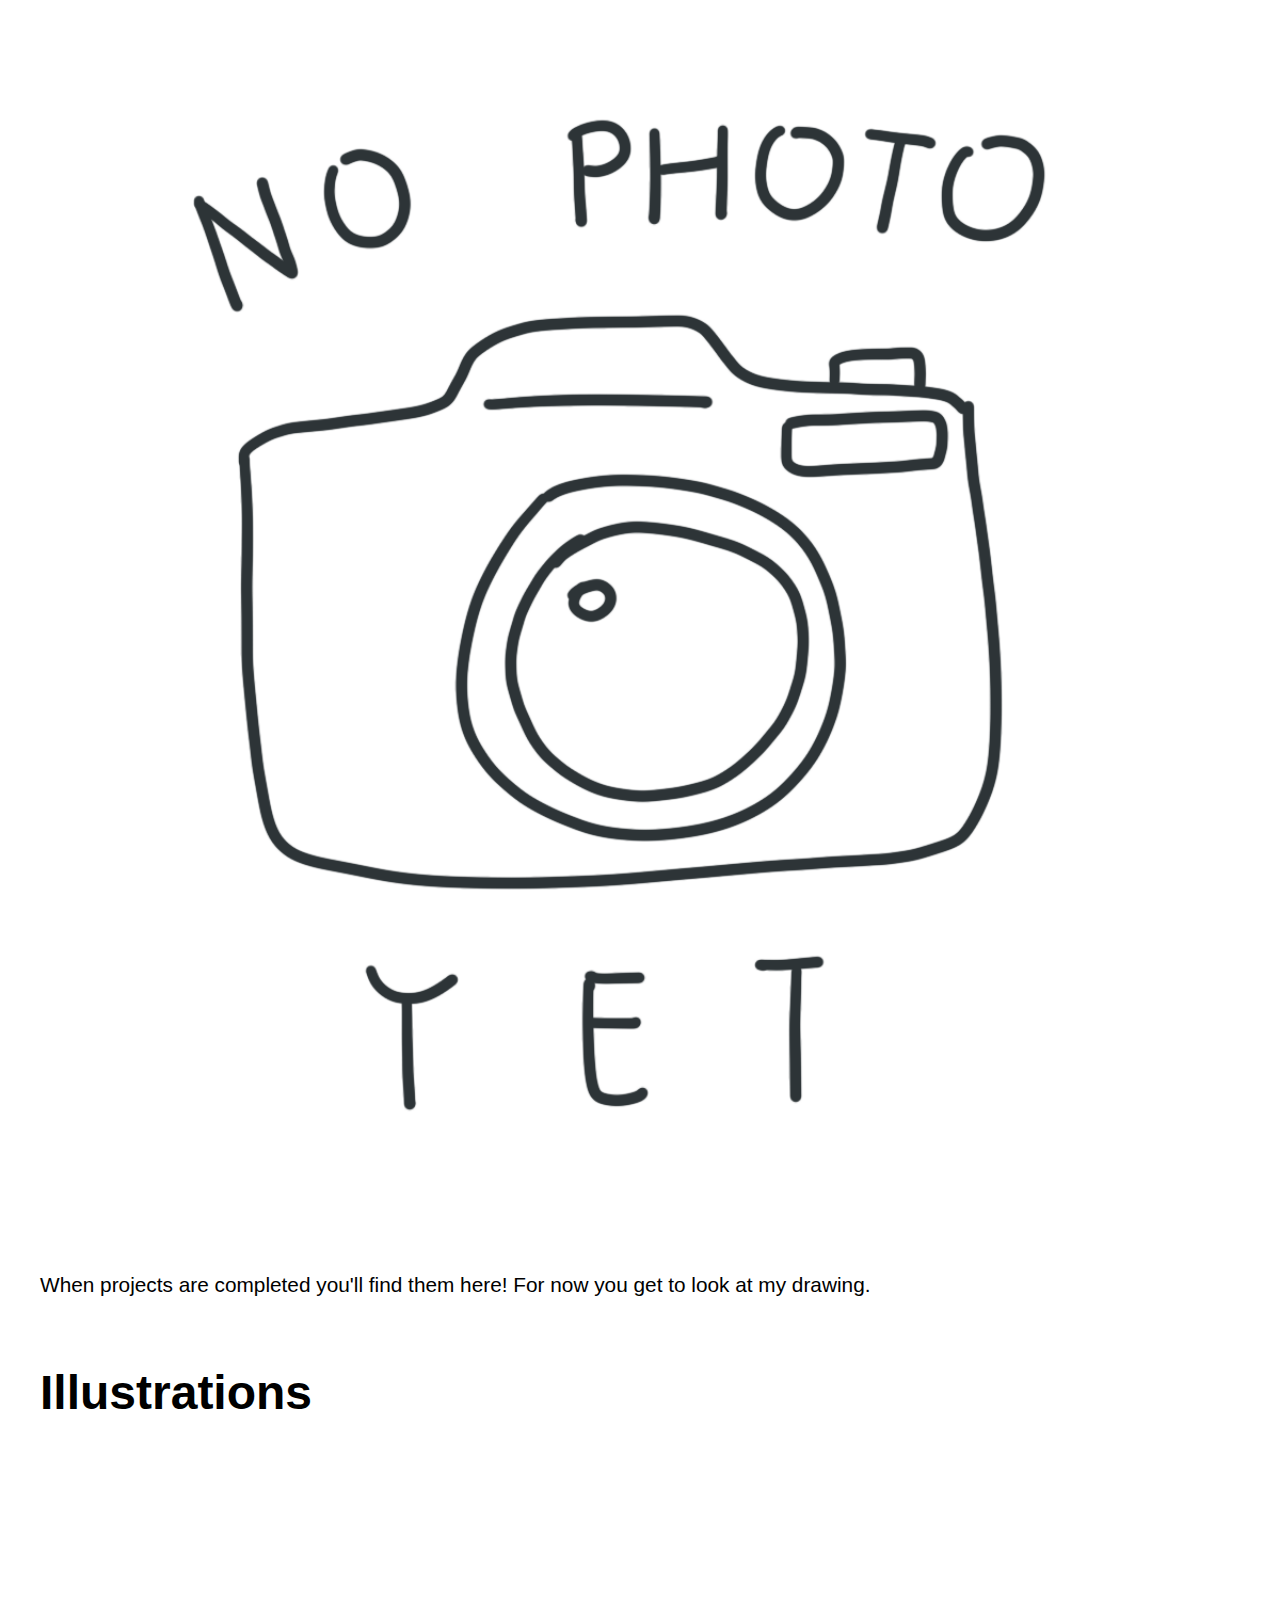
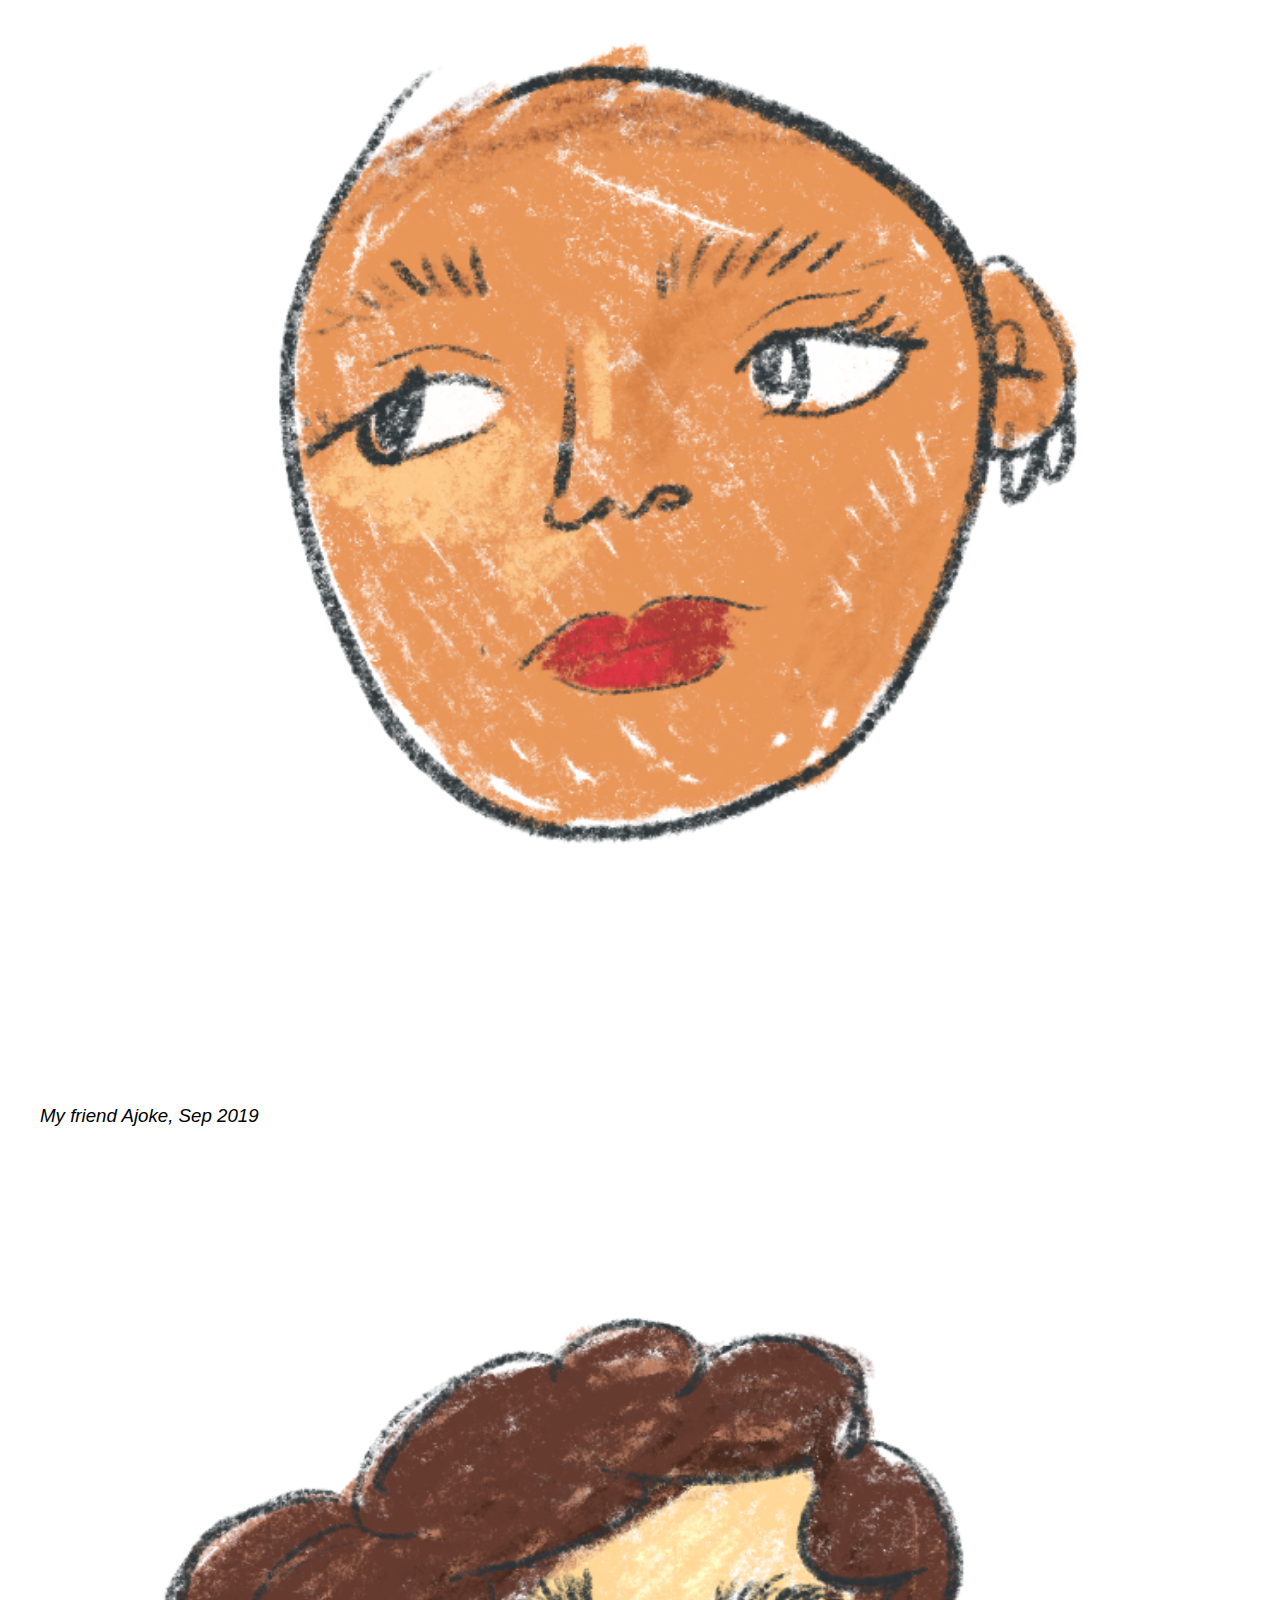
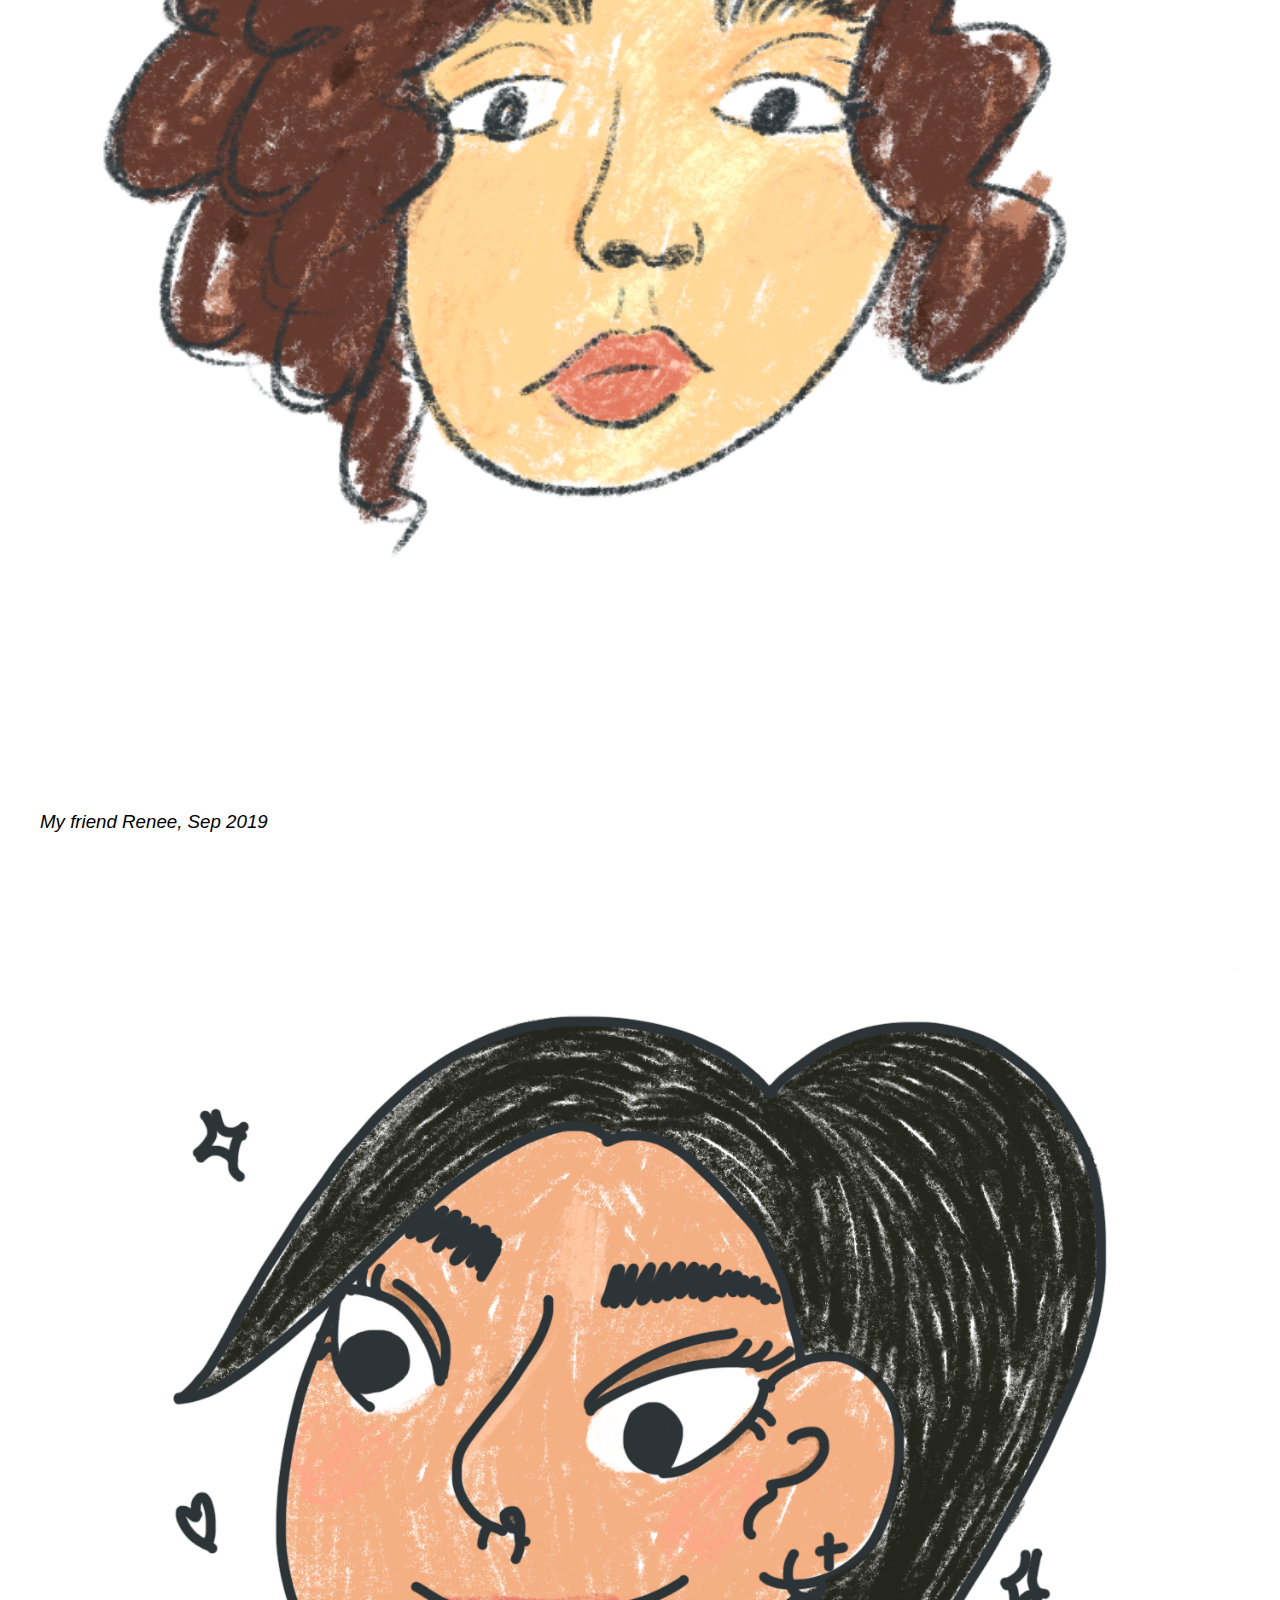
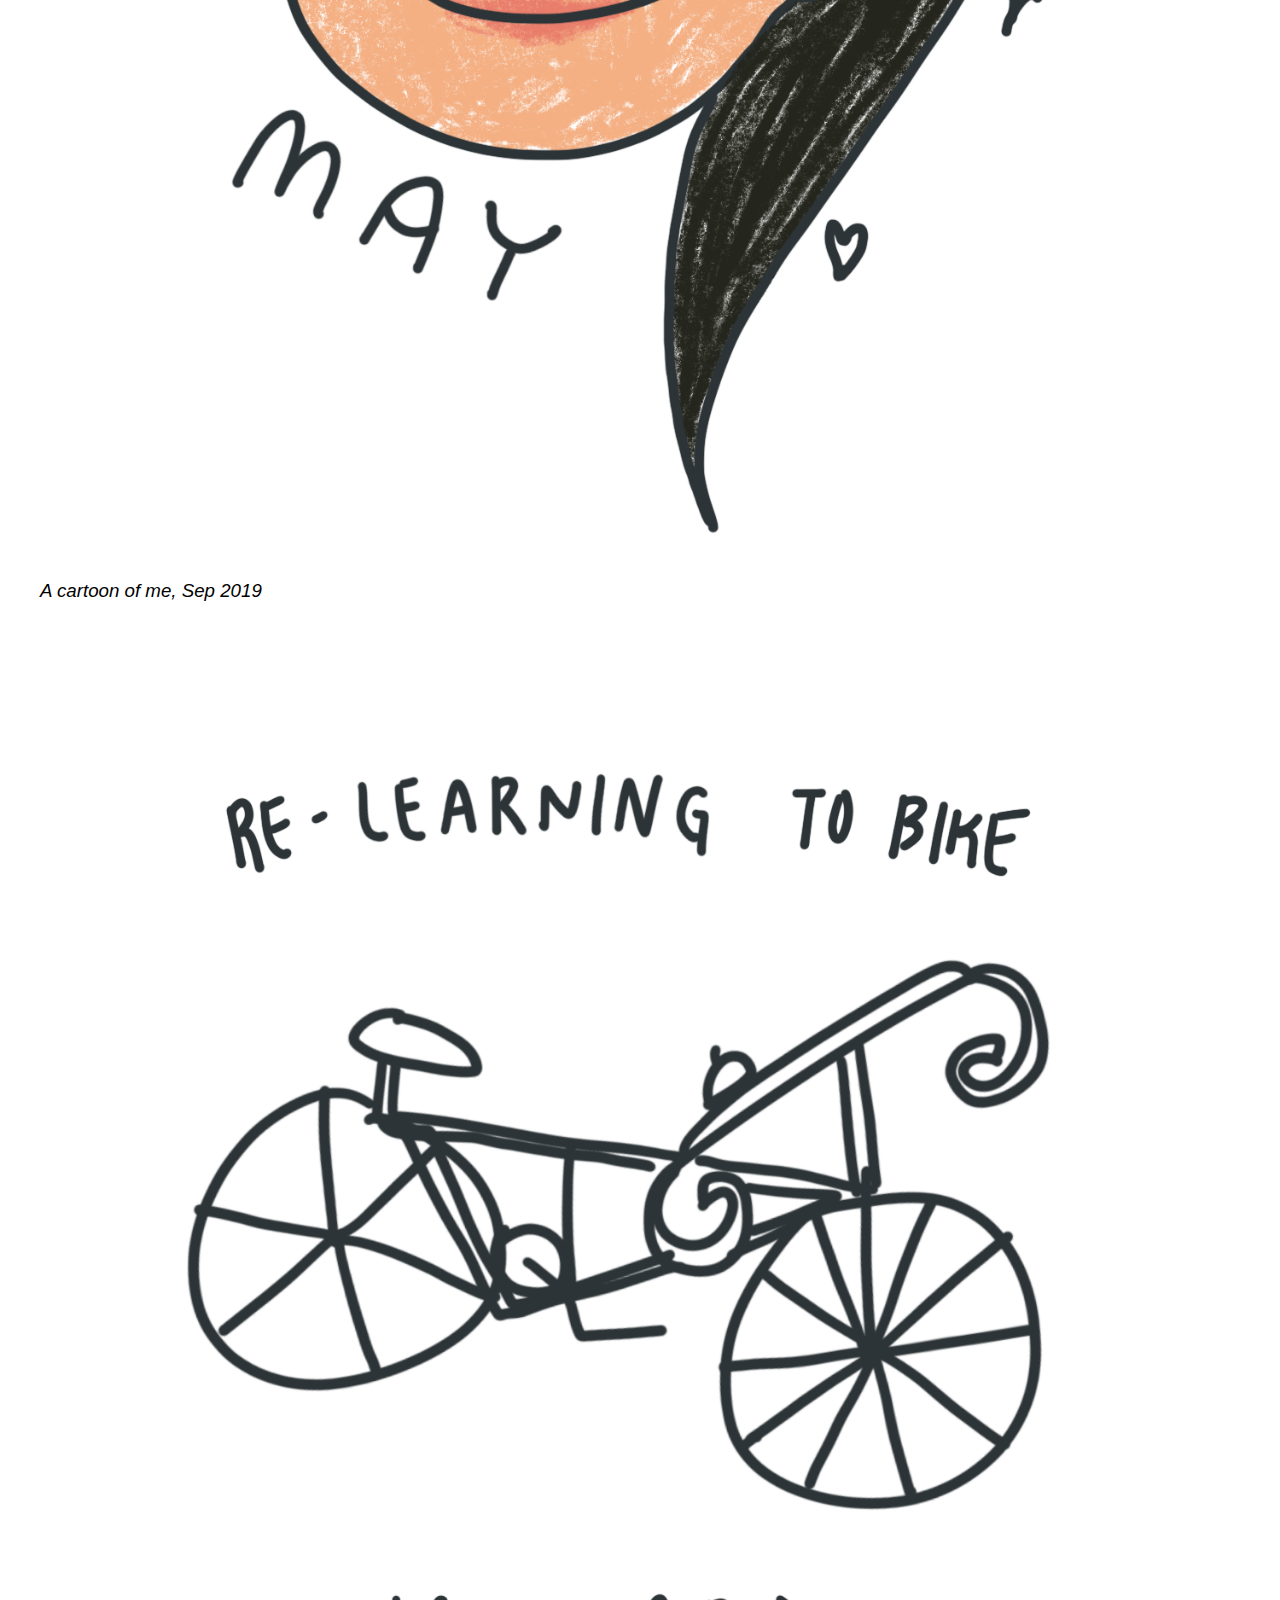
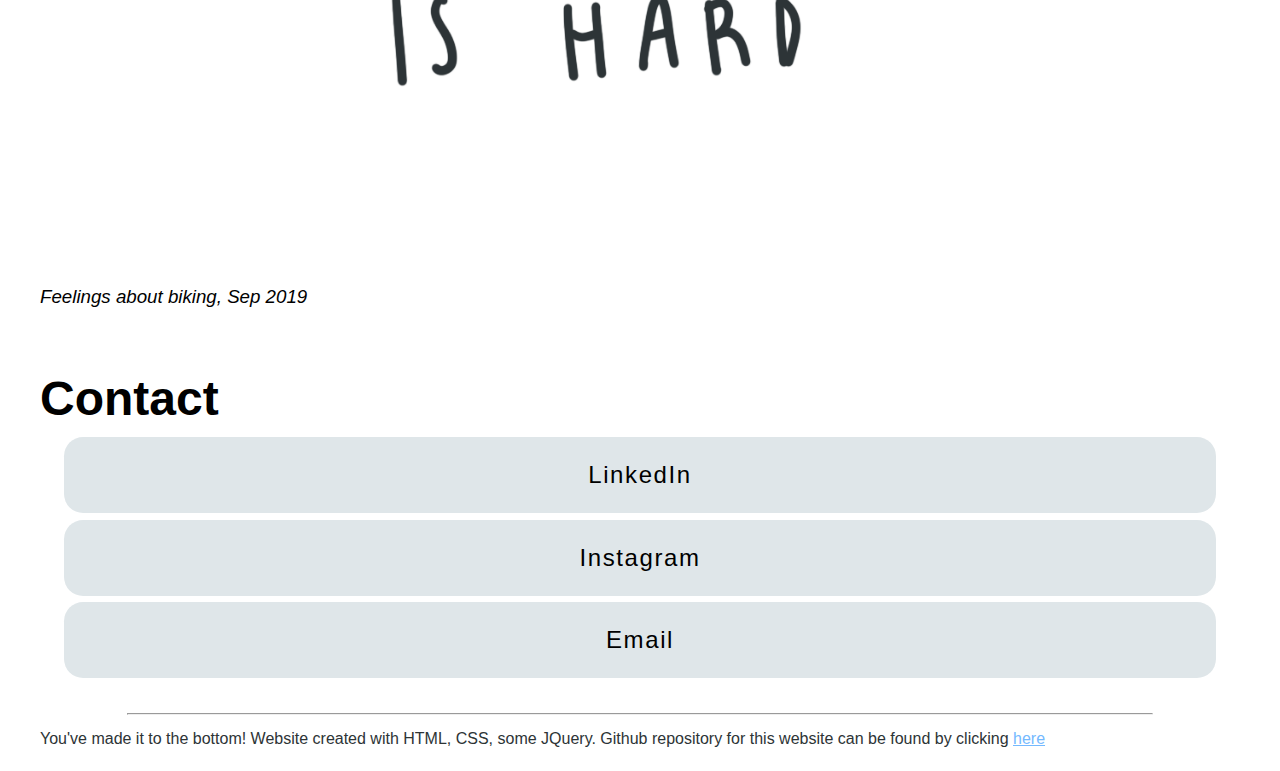
==== commit 58fd182e: "Added back to top button and changed title" ====
--- a/index.html
+++ b/index.html
@@ -5,7 +5,7 @@
 <meta charset="UTF-8">
 <meta name="viewport" content="width=device-width, initial-scale=1.0">
 <meta http-equiv="X-UA-Compatible" content="ie=edge">
-<title>Navbar</title>
+<title>Marielle Eusebio's Portfolio</title>
 <link href="https://stackpath.bootstrapcdn.com/font-awesome/4.7.0/css/font-awesome.min.css" rel="stylesheet">
 <link type="text/css" rel="stylesheet" href="normalize.css" />
 <link rel="stylesheet" href="styles2.css">
@@ -29,8 +29,14 @@
   </div>
 </header>
 
-<h1>hi,<br> i'm<br> marielle<br> eusebio<br></h1>
-<img src='illustrationsForSite/noPhotoYet.png' alt='illustration for homepage' id='homepagePic'>
+<div class='homePage'>
+  <h1>hi,<br> i'm<br> marielle<br> eusebio<br></h1>
+  <img src='illustrationsForSite/noPhotoYet.png' alt='illustration for homepage' id='homepagePic'>  
+</div>
+
+<button class='reset-Button' id='backToTopBtn'>
+  <svg width="24" height="24" xmlns="http://www.w3.org/2000/svg" fill-rule="evenodd" clip-rule="evenodd"><path d="M11 2.206l-6.235 7.528-.765-.645 7.521-9 7.479 9-.764.646-6.236-7.53v21.884h-1v-21.883z"/></svg>
+  </button>
 
 <div id='aboutPage' class='aboutPage'>
         <img src='photosForSite/profilePic.png' alt='Photo of me' id='profilePic'>
@@ -104,8 +110,7 @@
 
 <script src="https://code.jquery.com/jquery-3.3.1.min.js"></script>
 <script type="text/javascript">
-  $(document).ready(
-    function() {
+  $(document).ready(function() {
       $('.menu-toggle').click(function() {
         $('nav').toggleClass('active')
       })
@@ -114,6 +119,21 @@
         $(this).siblings().removeClass('active');
         $(this).toggleClass('active');
       })
+
+      var btn = $('#backToTopBtn');
+
+      $(window).scroll(function(){
+        if ($(window).scrollTop() > 300){
+          btn.addClass('show');
+        } else{
+          btn.removeClass('show');
+        }
+      });
+
+      btn.on('click', function(e){
+        e.preventDefault();
+        $('html, body'). animate({scrollTop:0},'300');
+      });
     }
   )
 
--- a/styles2.css
+++ b/styles2.css
@@ -97,6 +97,11 @@
     cursor: pointer;
     display: none
   }
+
+.homePage{
+  display: flex;
+  flex-direction: column;
+}
 
 h1{
       font-size: 4rem;
@@ -110,6 +115,19 @@
       /* border: 2px dashed red; */
       margin: 0;
   }
+
+#backToTopBtn{
+  padding: 0.75rem;
+  border-radius: 50%;
+  position: fixed;
+  bottom: 10px;
+  right: 10px;
+}
+
+.homePage svg{
+  width: 30;
+  height: 30;
+}
 
 #profilePic{
       border-radius: 50%;
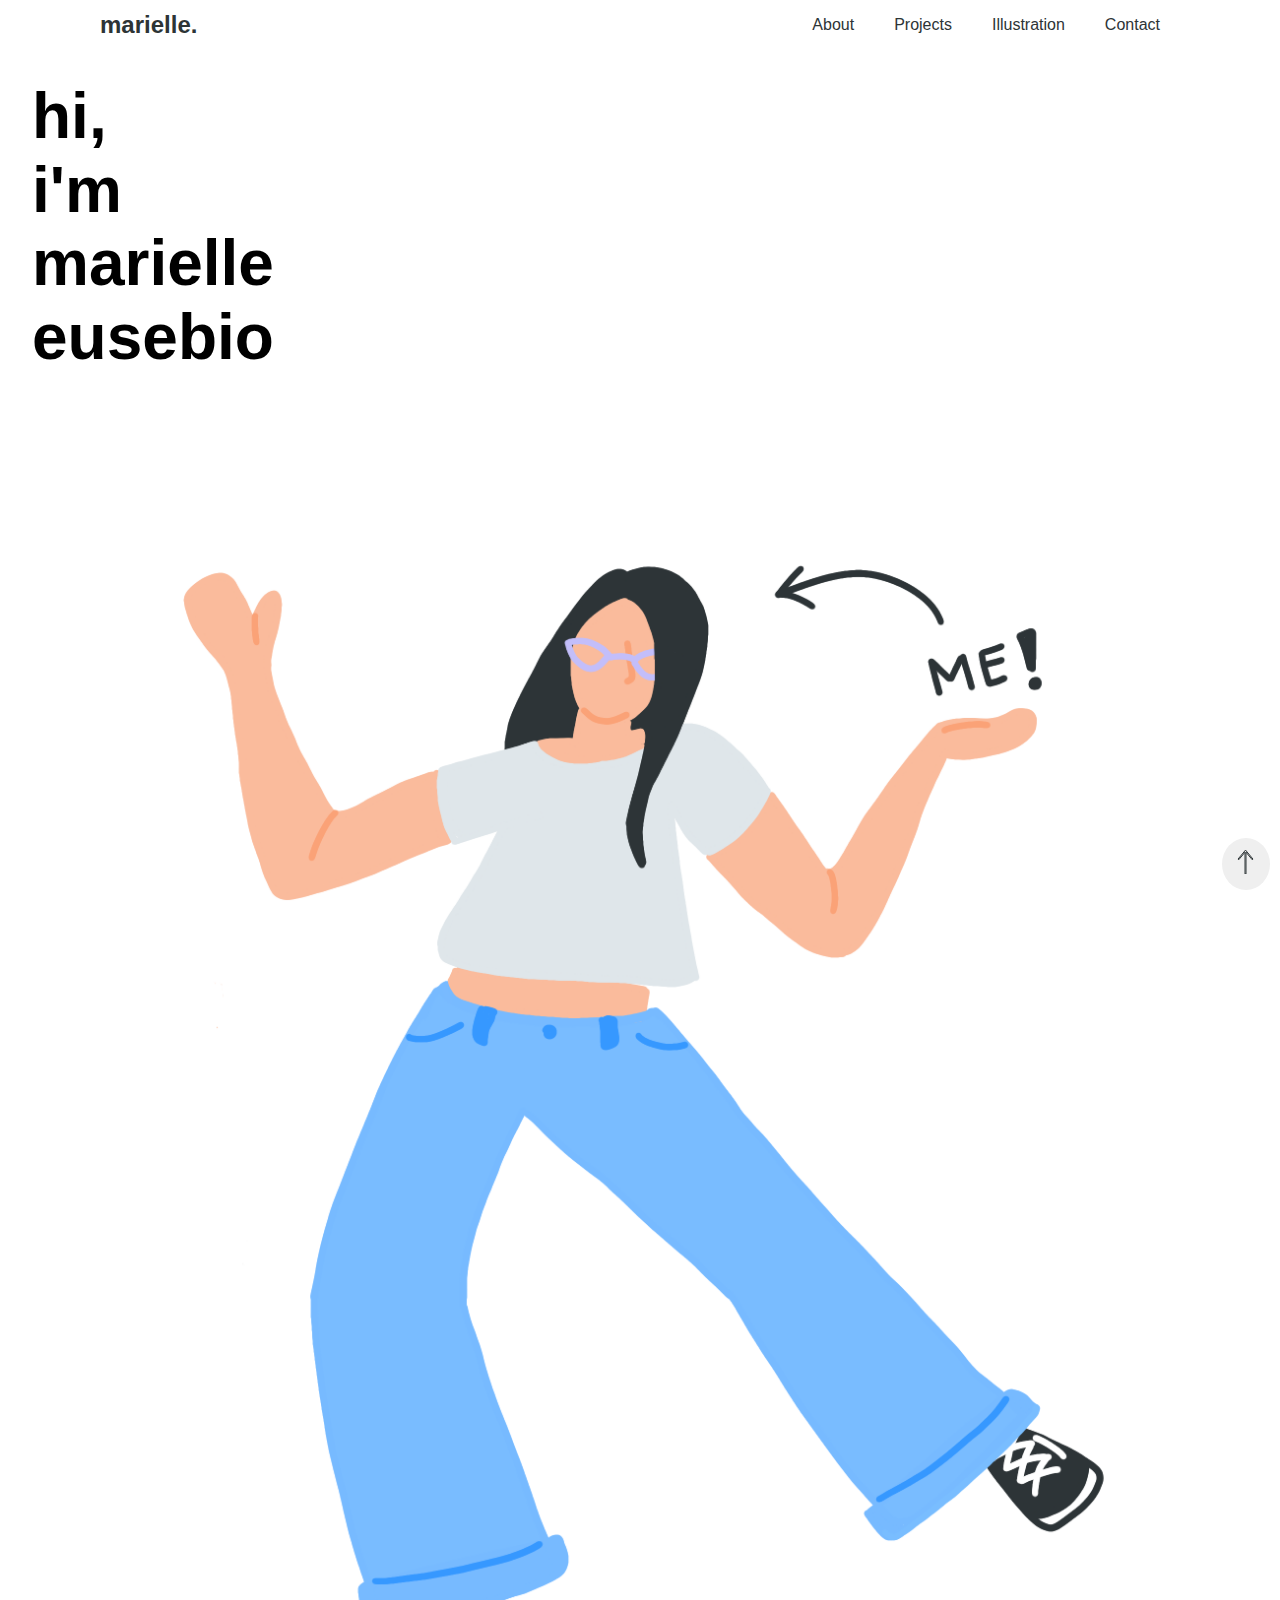
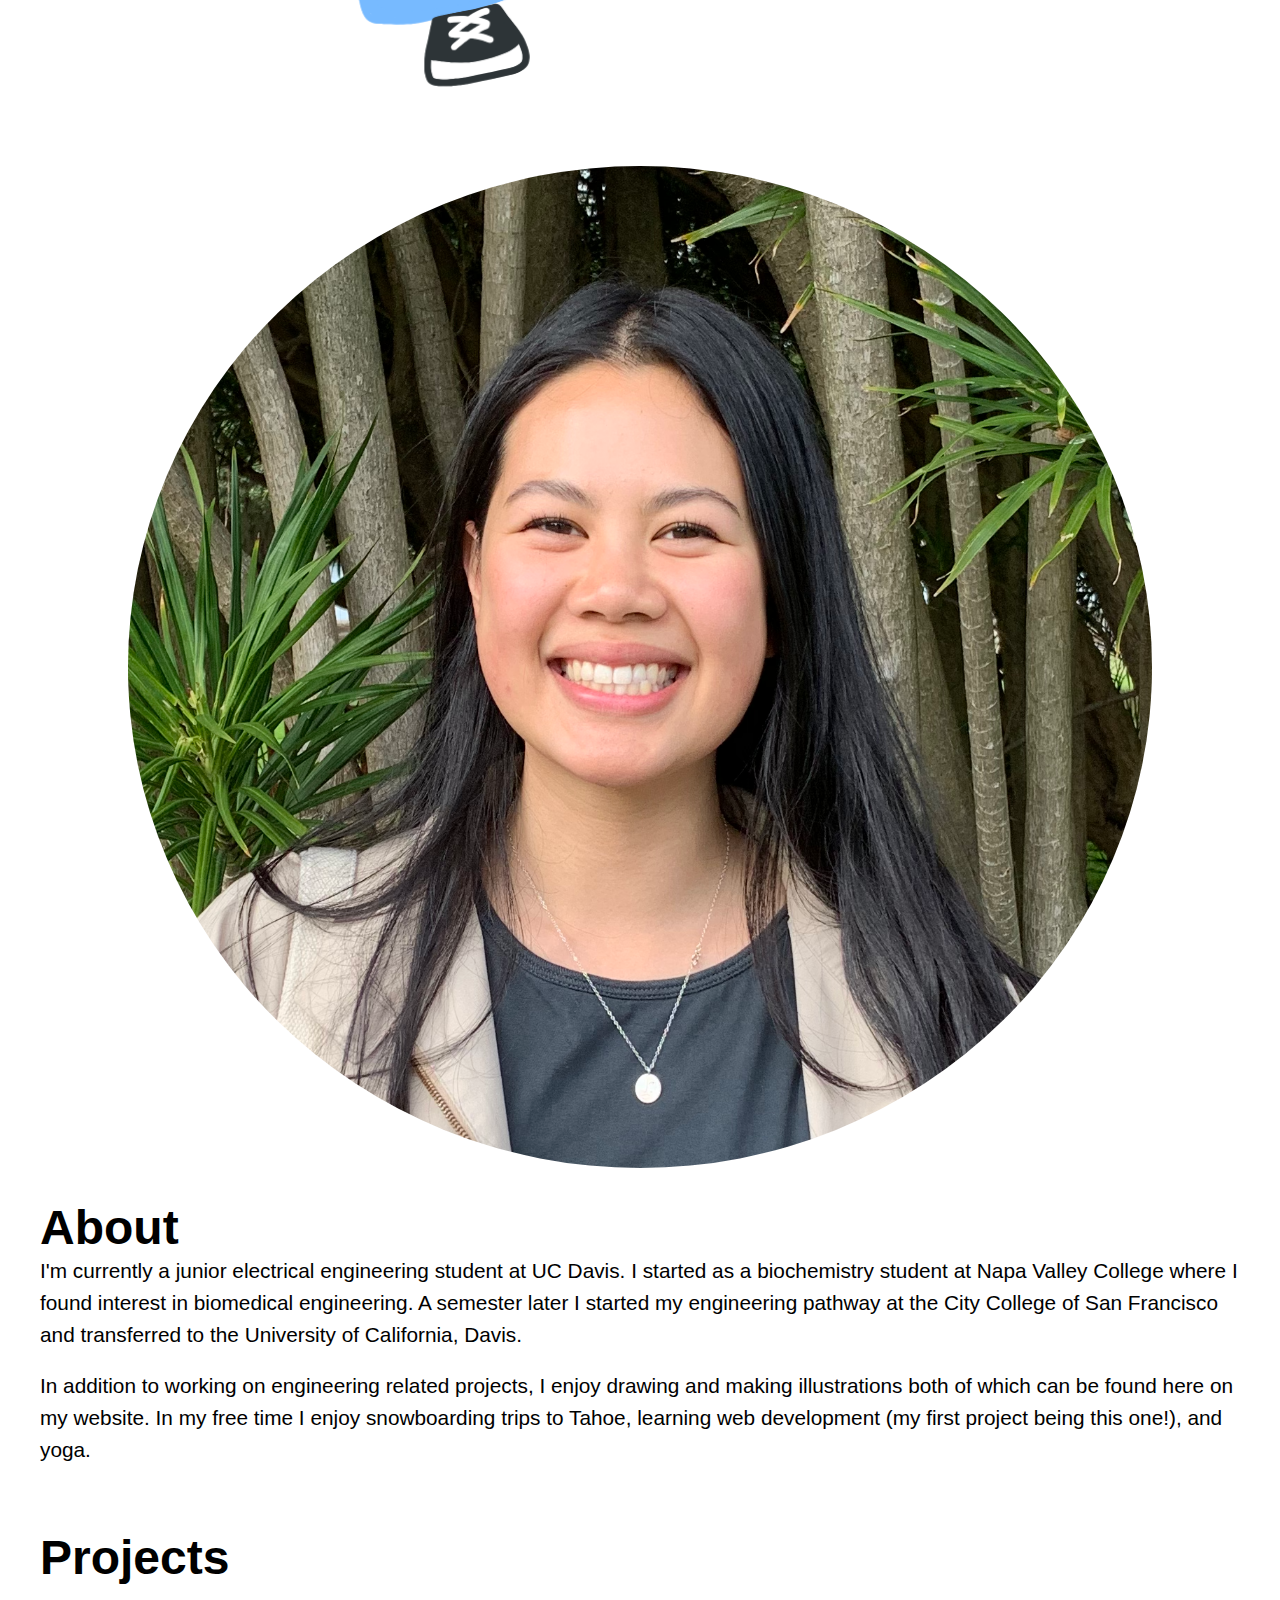
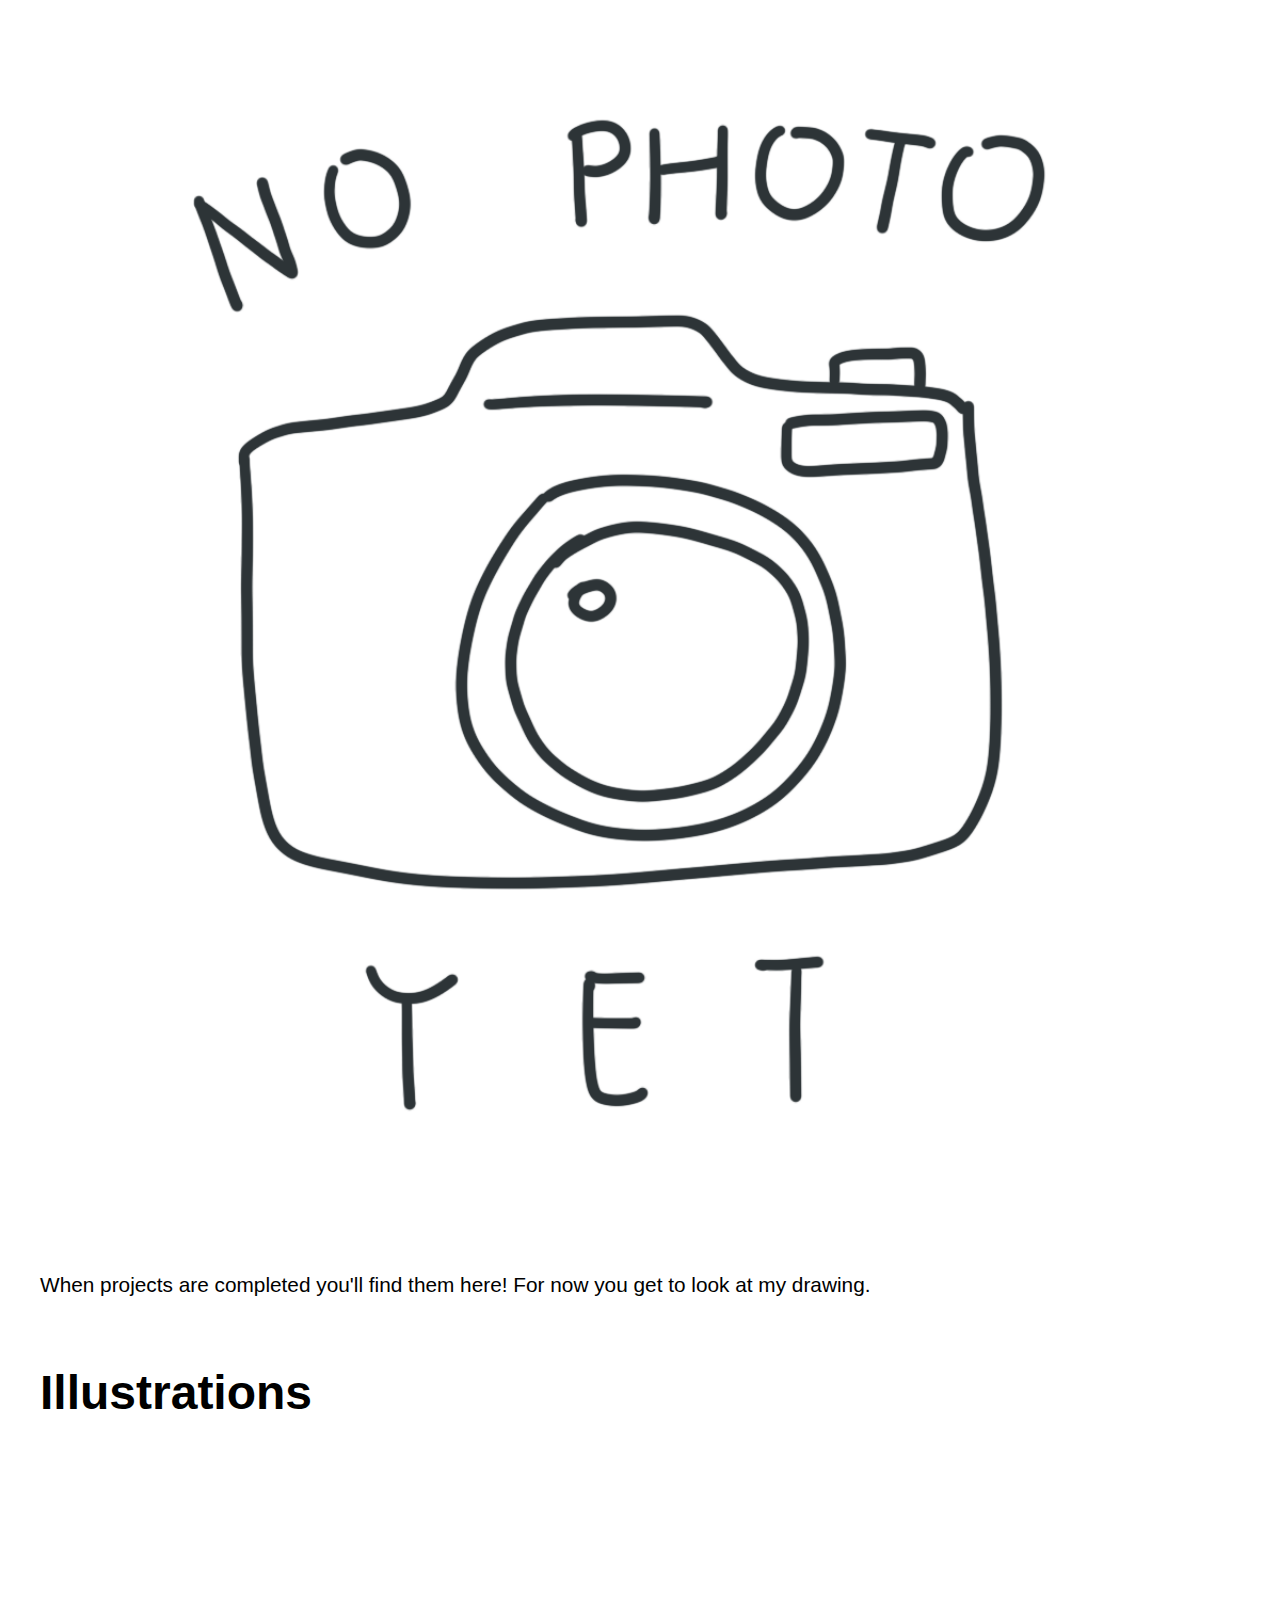
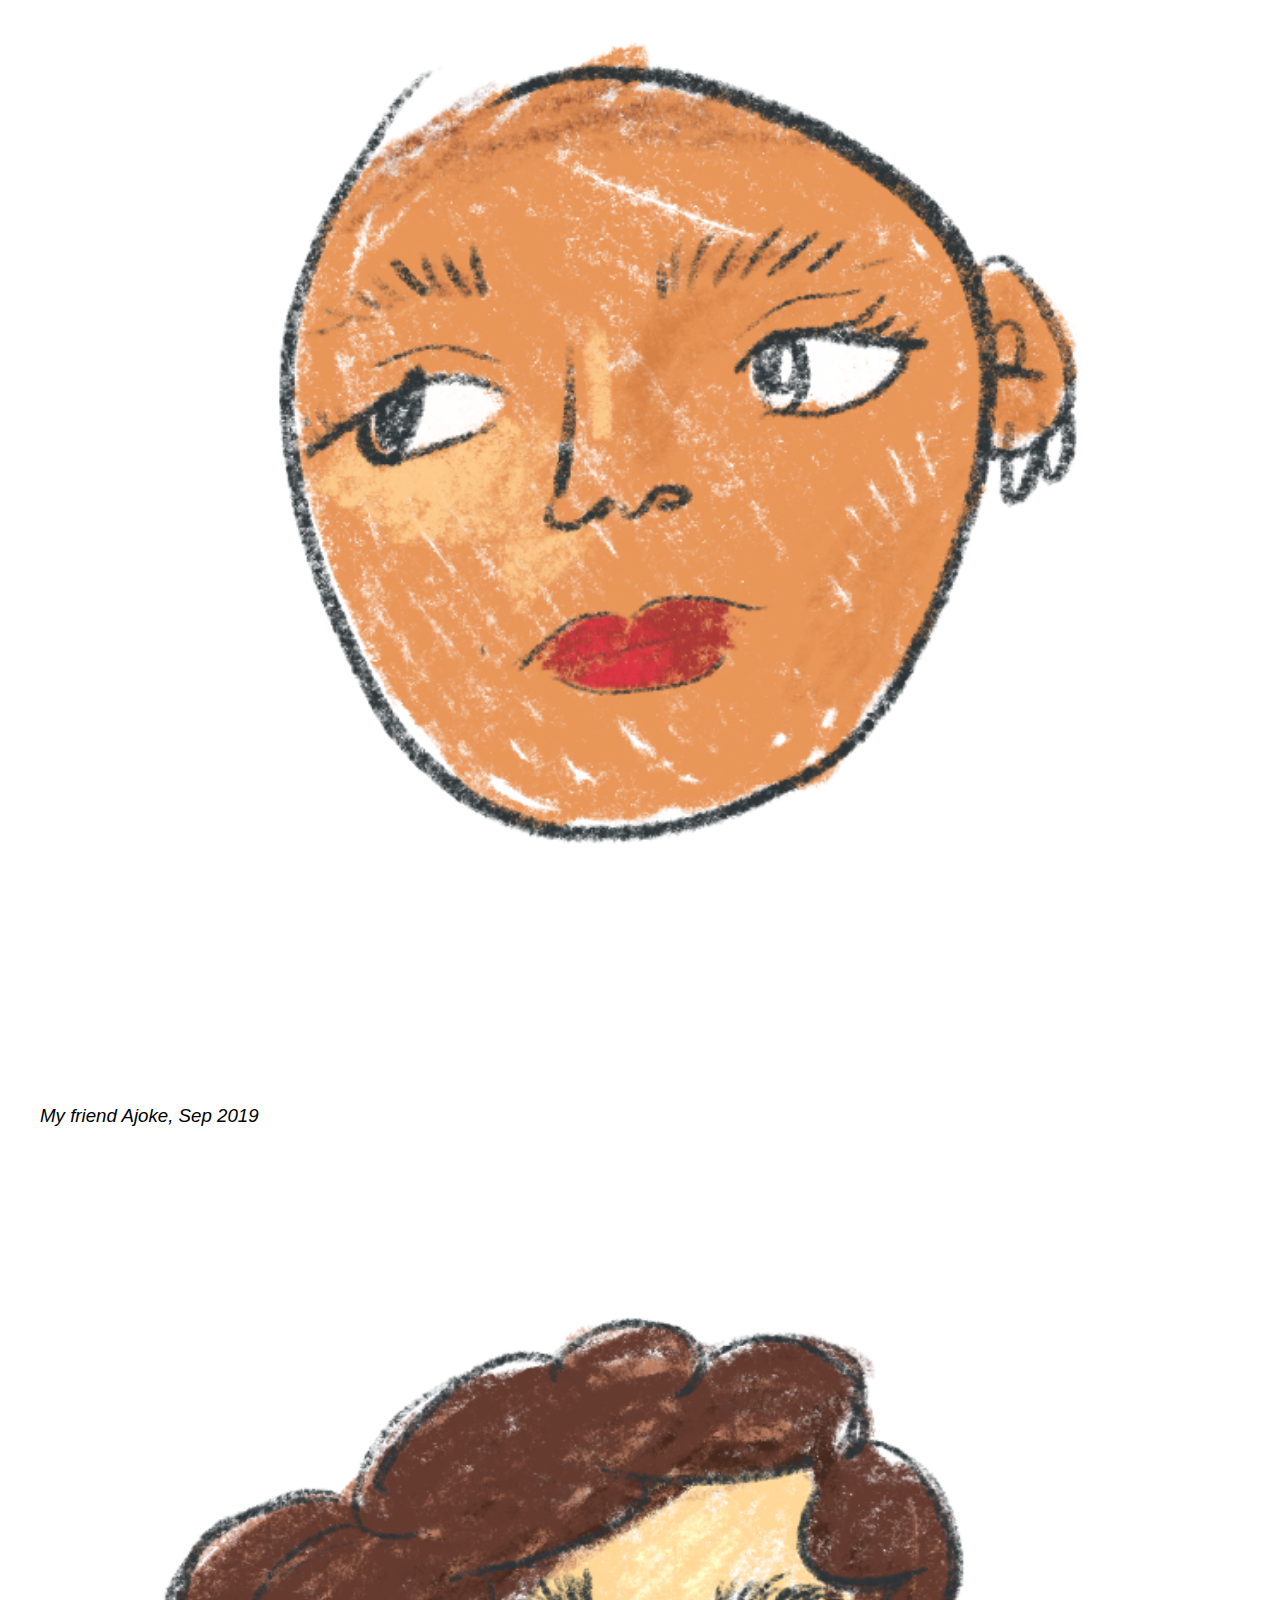
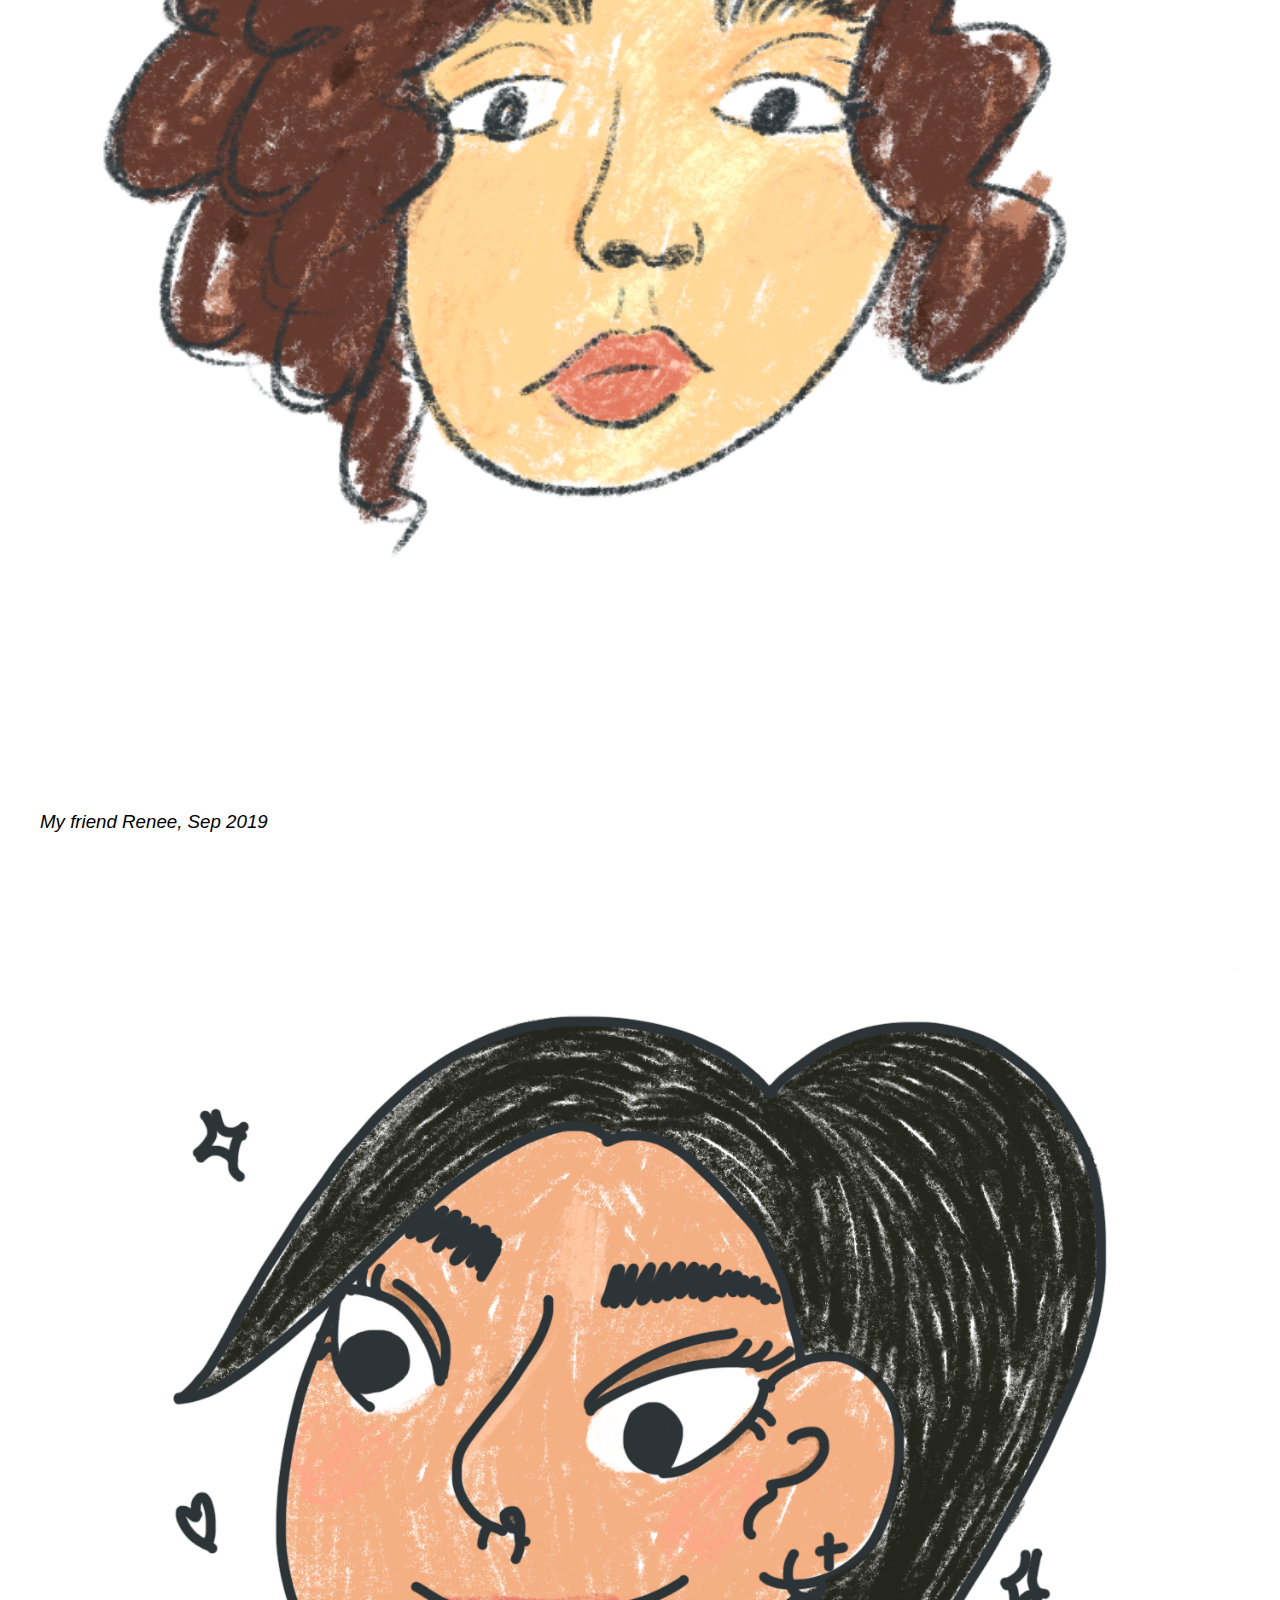
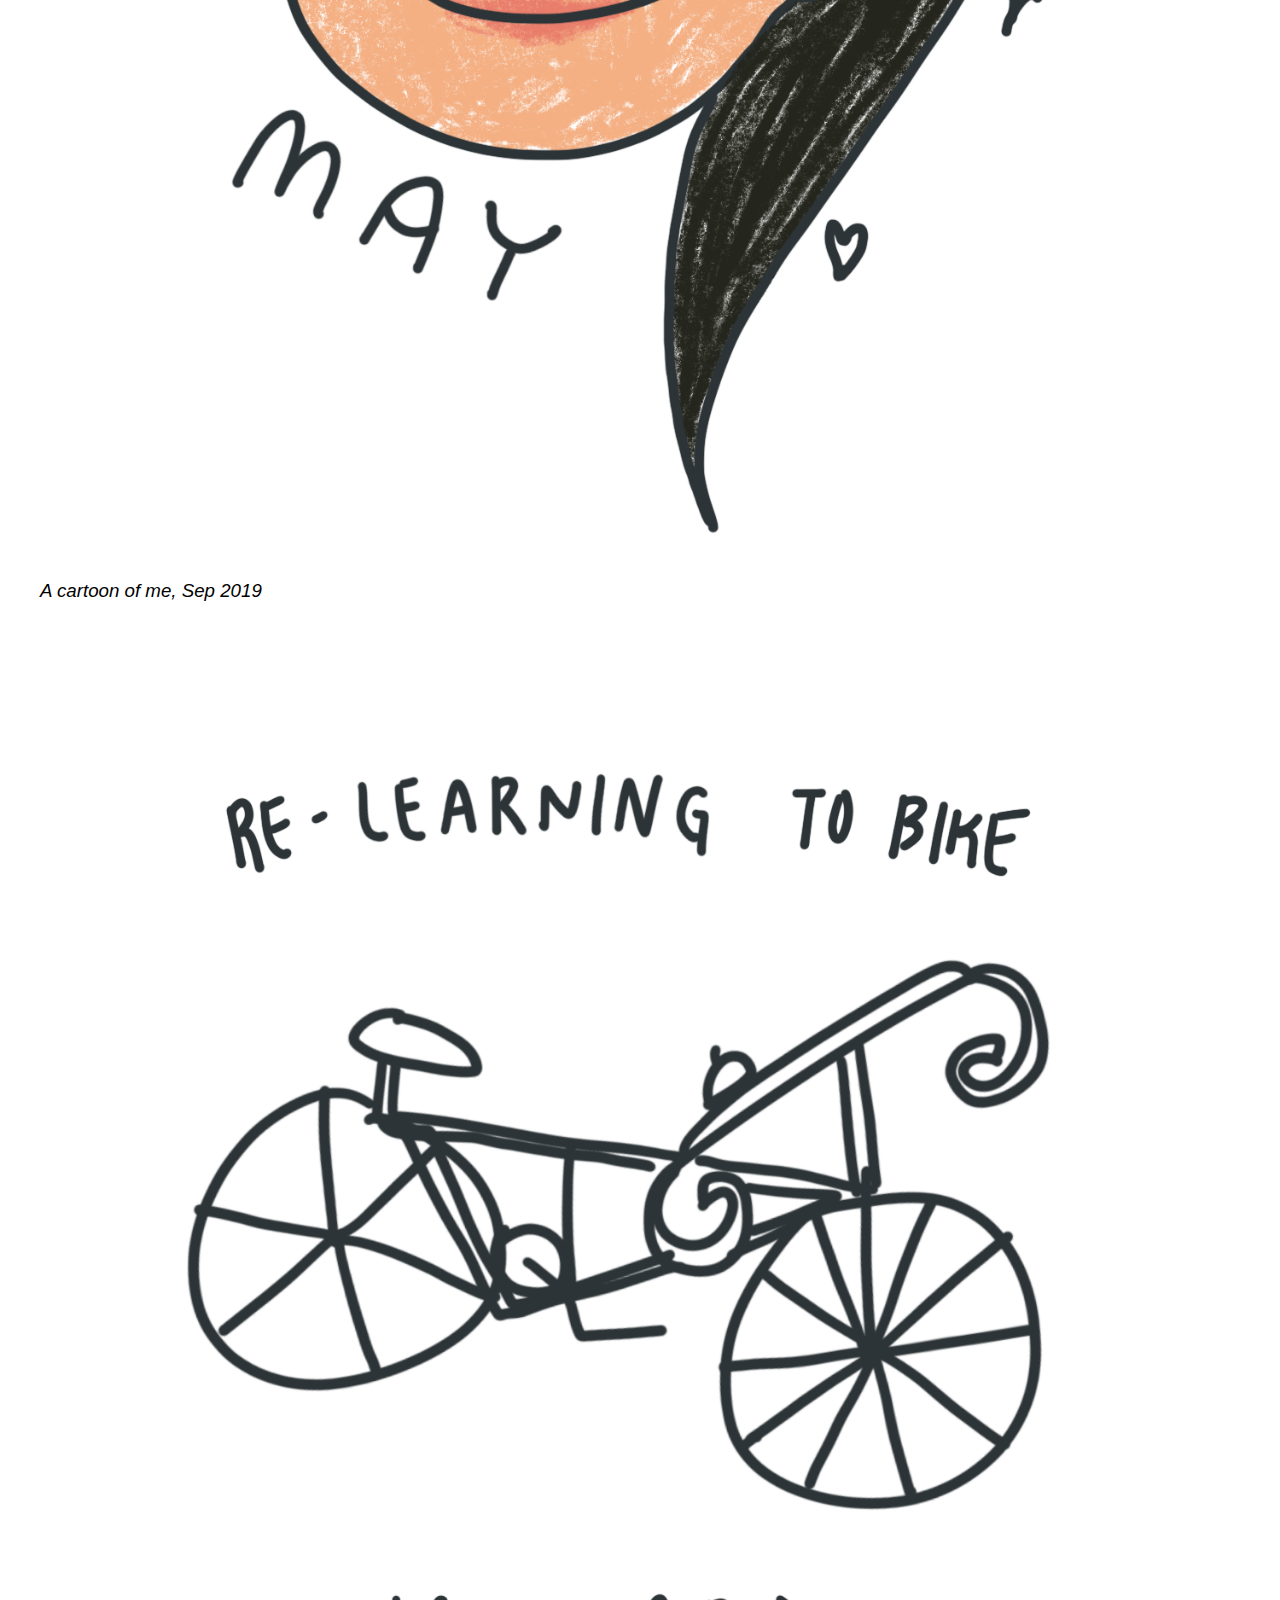
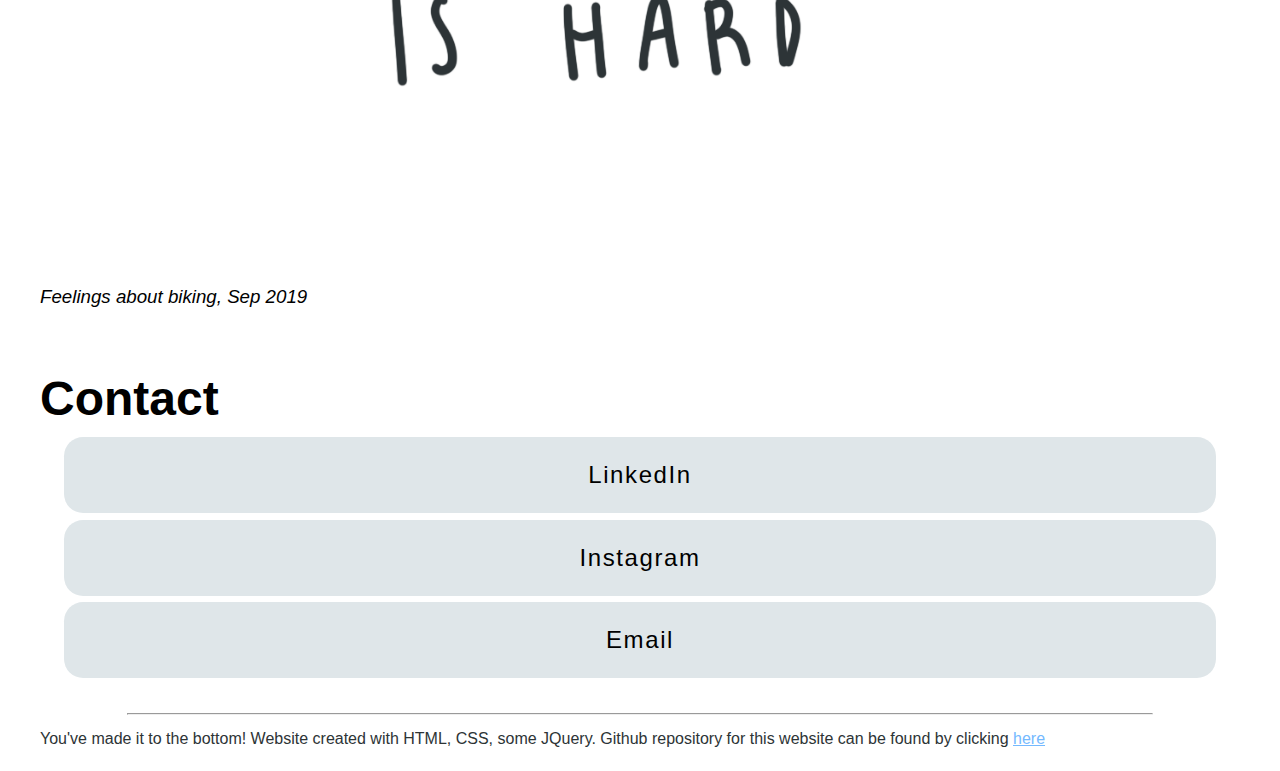
==== commit 34a77f34: "Added homepage illustration" ====
--- a/index.html
+++ b/index.html
@@ -12,6 +12,10 @@
 </head>
 
 <body>
+
+<button class='reset-Button' id='backToTopBtn'>
+    <svg width="24" height="24" xmlns="http://www.w3.org/2000/svg" fill-rule="evenodd" clip-rule="evenodd"><path d="M11 2.206l-6.235 7.528-.765-.645 7.521-9 7.479 9-.764.646-6.236-7.53v21.884h-1v-21.883z"/></svg>
+</button>
 
 <header>
   <div class="logo">marielle.</div>
@@ -31,12 +35,8 @@
 
 <div class='homePage'>
   <h1>hi,<br> i'm<br> marielle<br> eusebio<br></h1>
-  <img src='illustrationsForSite/noPhotoYet.png' alt='illustration for homepage' id='homepagePic'>  
+  <img src='illustrationsForSite/homepagePic.png' alt='illustration for homepage' id='homepagePic'>  
 </div>
-
-<button class='reset-Button' id='backToTopBtn'>
-  <svg width="24" height="24" xmlns="http://www.w3.org/2000/svg" fill-rule="evenodd" clip-rule="evenodd"><path d="M11 2.206l-6.235 7.528-.765-.645 7.521-9 7.479 9-.764.646-6.236-7.53v21.884h-1v-21.883z"/></svg>
-  </button>
 
 <div id='aboutPage' class='aboutPage'>
         <img src='photosForSite/profilePic.png' alt='Photo of me' id='profilePic'>
@@ -111,38 +111,40 @@
 <script src="https://code.jquery.com/jquery-3.3.1.min.js"></script>
 <script type="text/javascript">
   $(document).ready(function() {
-      $('.menu-toggle').click(function() {
-        $('nav').toggleClass('active')
-      })
+    $('.menu-toggle').click(function() {
+      $('nav').toggleClass('active')
+    })
 
-      $('ul li').click(function() {
-        $(this).siblings().removeClass('active');
-        $(this).toggleClass('active');
-      })
+    $('ul li').click(function() {
+      $(this).siblings().removeClass('active');
+      $(this).toggleClass('active');
+    })
 
-      var btn = $('#backToTopBtn');
+    var btn = $('#backToTopBtn');
 
-      $(window).scroll(function(){
-        if ($(window).scrollTop() > 300){
-          btn.addClass('show');
-        } else{
-          btn.removeClass('show');
-        }
-      });
+    // $(btn).hide();
 
-      btn.on('click', function(e){
-        e.preventDefault();
-        $('html, body'). animate({scrollTop:0},'300');
-      });
+    $(window).scroll(function(){
+      if ($(window).scrollTop() > 300){
+        btn.addClass('show');
+      } else {
+        btn.removeClass('show');
+      }
+    });
+
+    btn.on('click', function(e){
+      e.preventDefault();
+      $('html, body'). animate({scrollTop:0},'300');
+    });
+
+    $('#emailLink').on('click', function (event) {
+      var email = 'mariellejde@gmail.com';
+      window.location = 'mailto:' + email;
+    });
+
     }
   )
 
-  $(function () {
-  $('#emailLink').on('click', function (event) {
-    var email = 'mariellejde@gmail.com';
-    window.location = 'mailto:' + email;
-  });
-});
 
 </script>
 
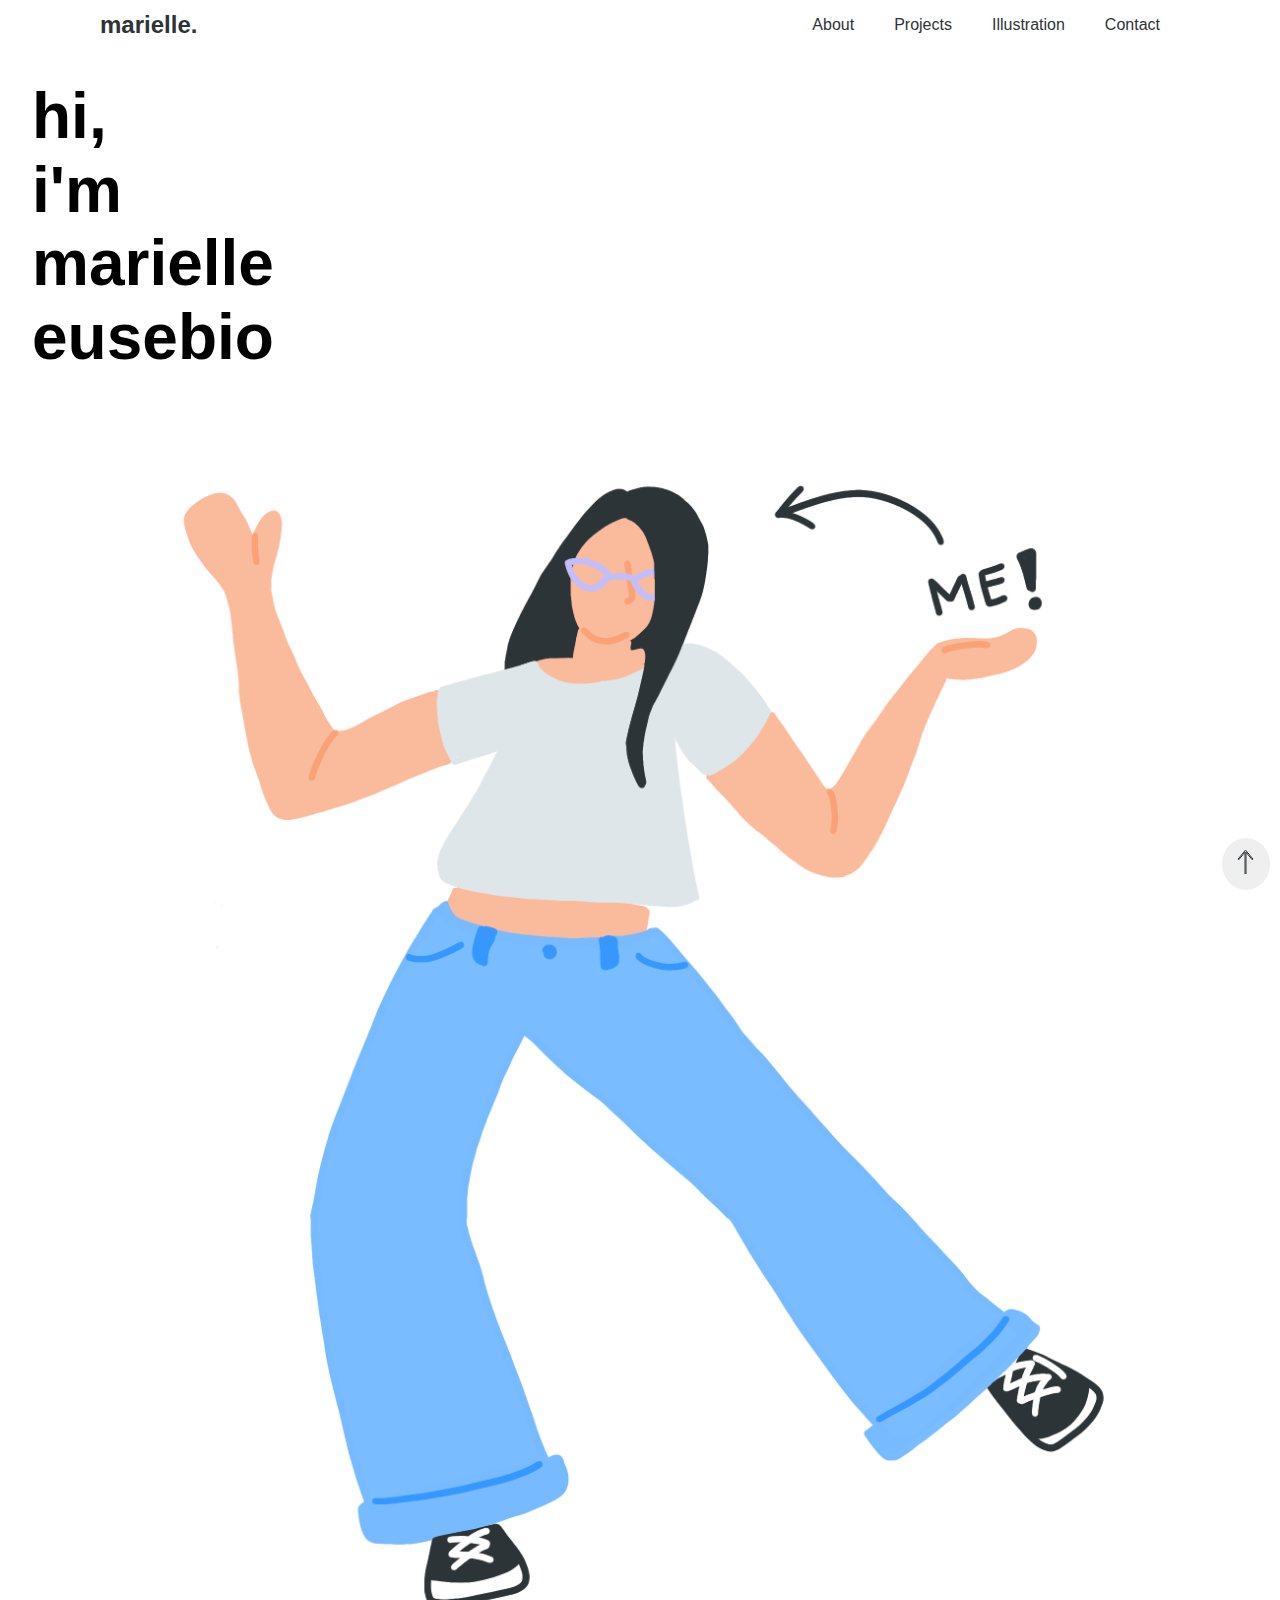
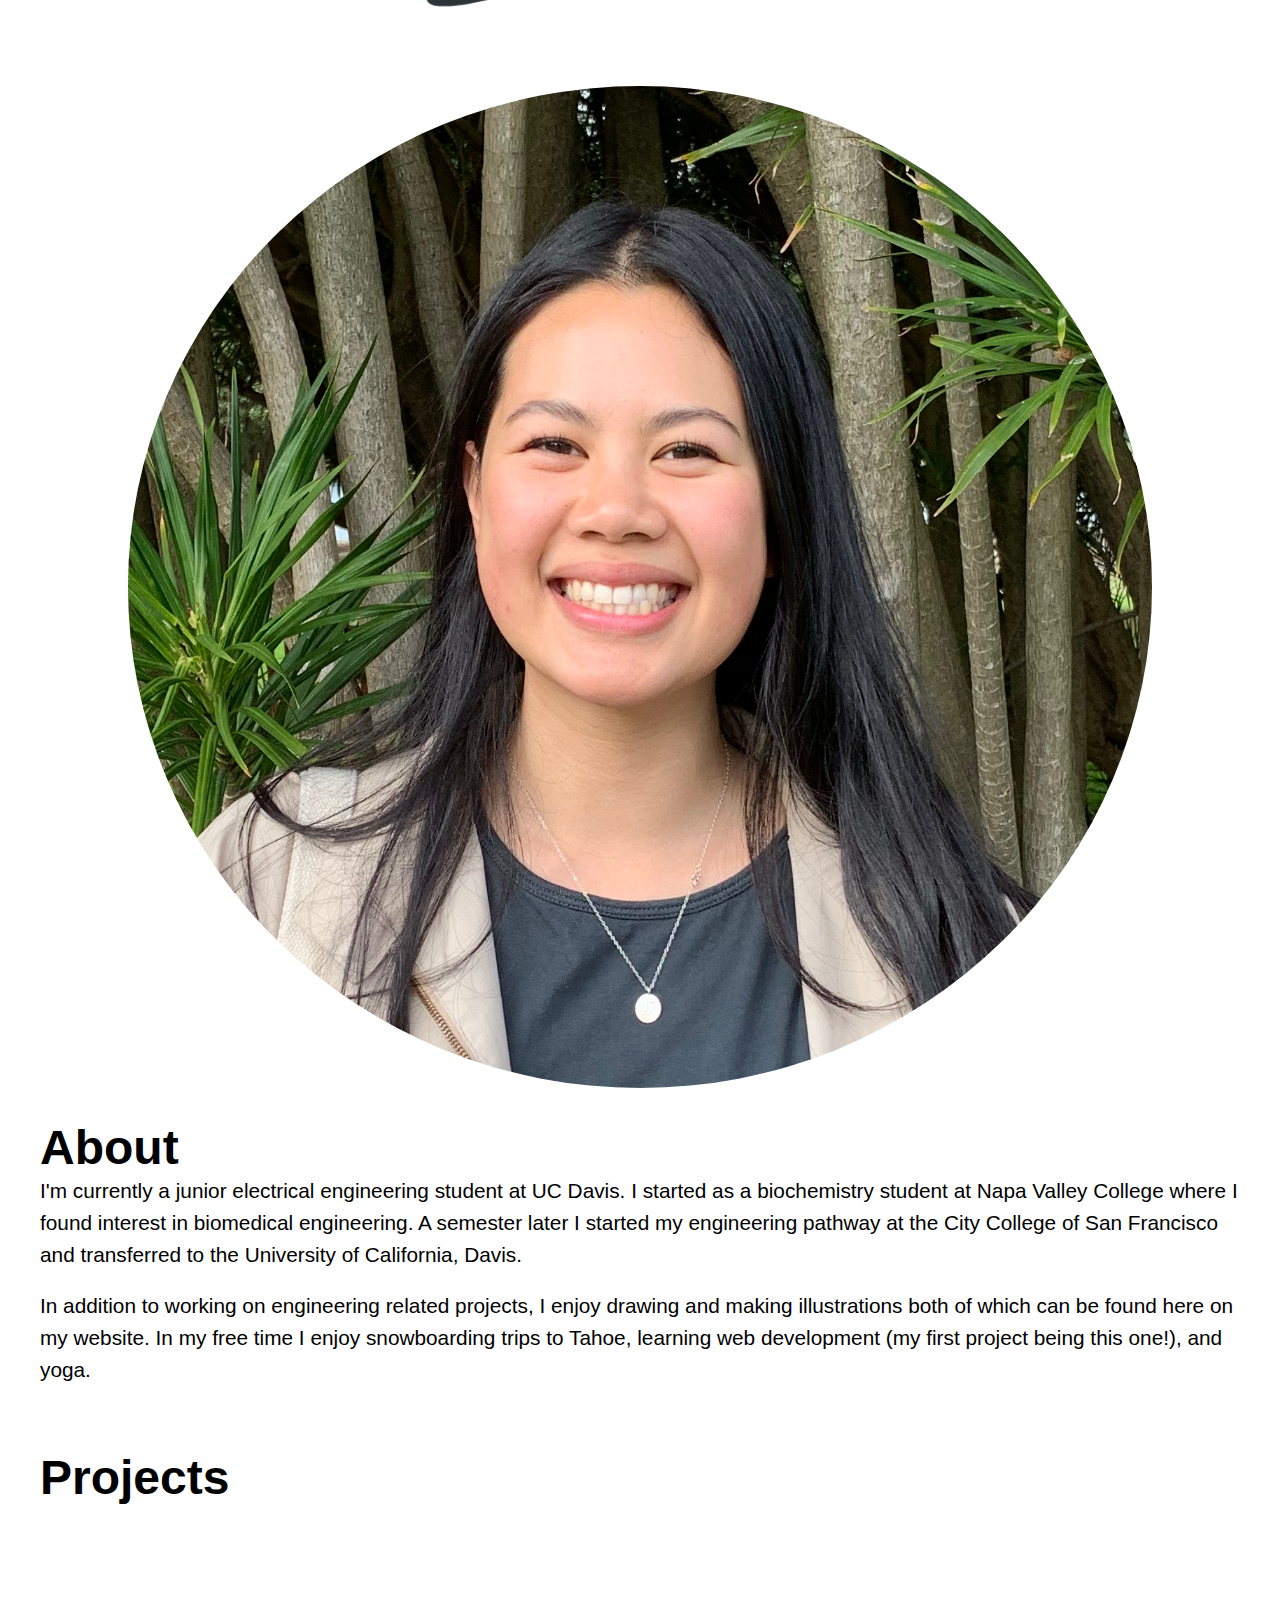
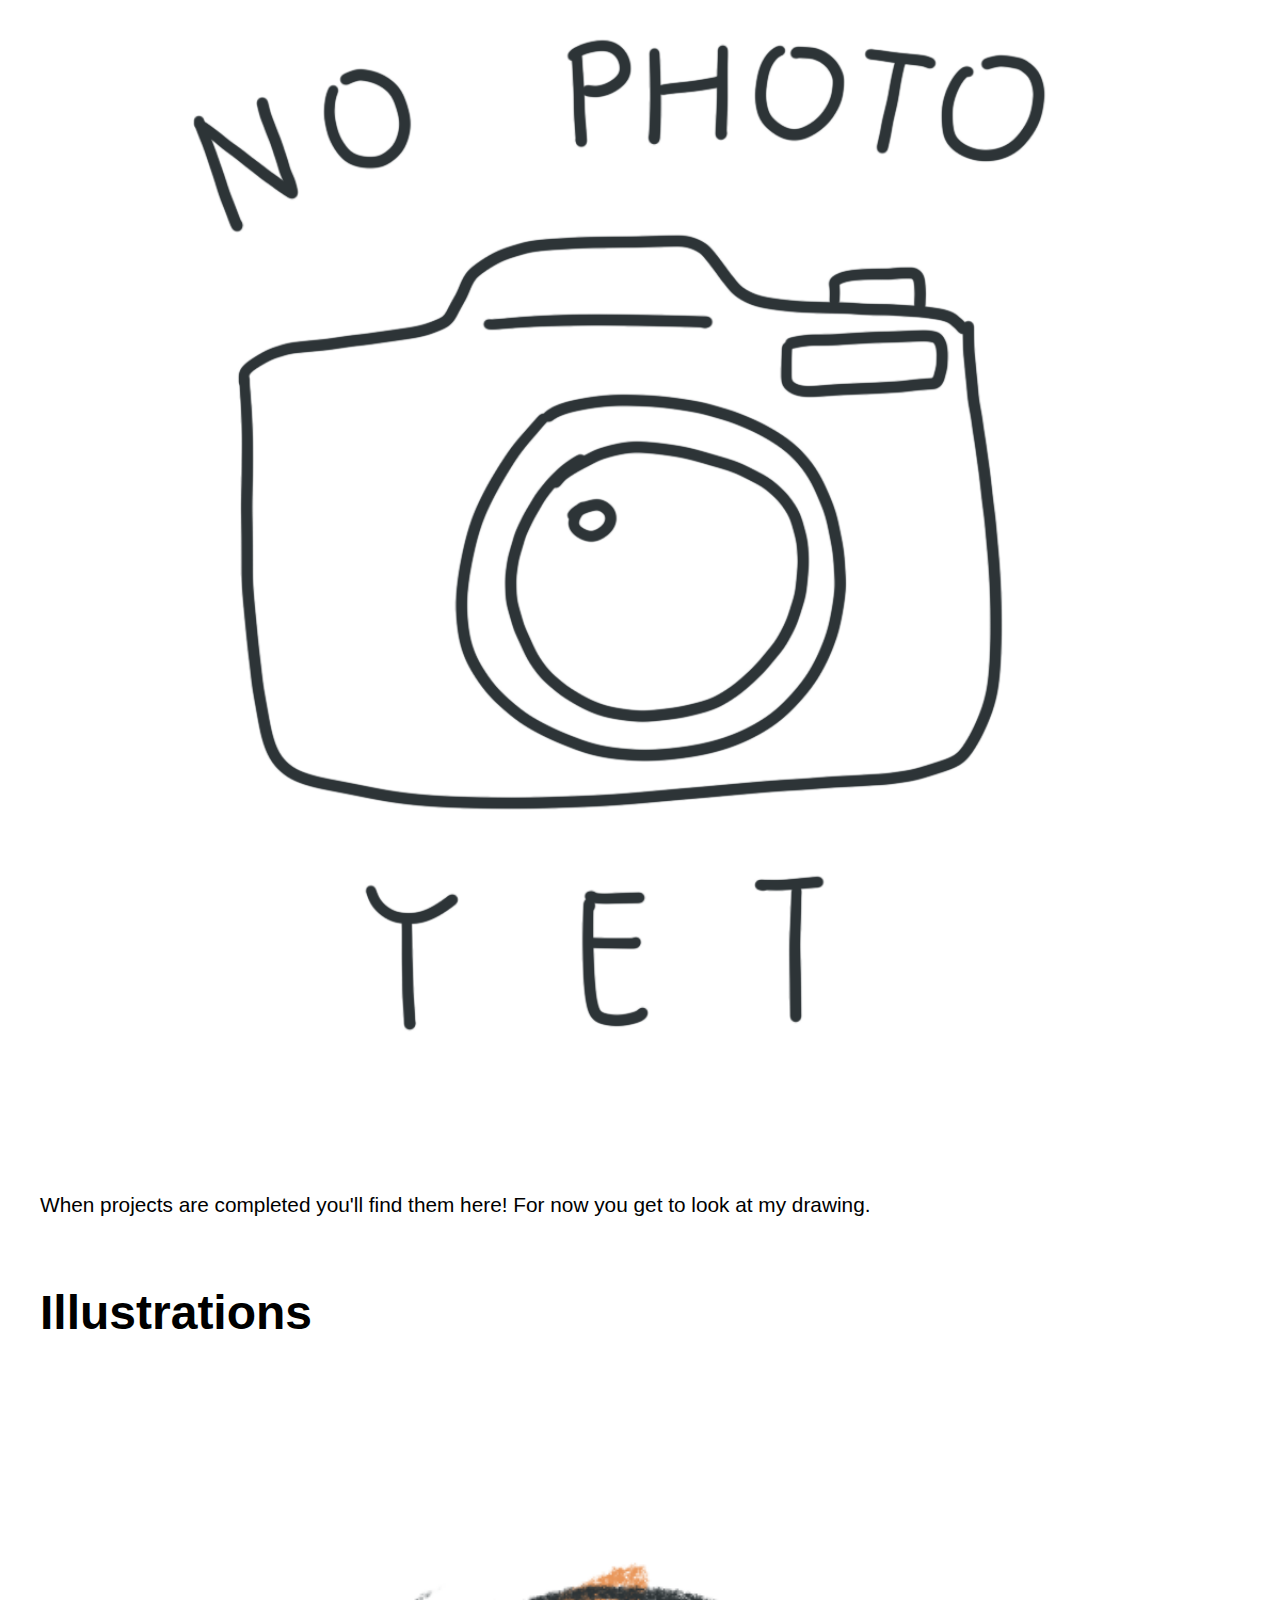
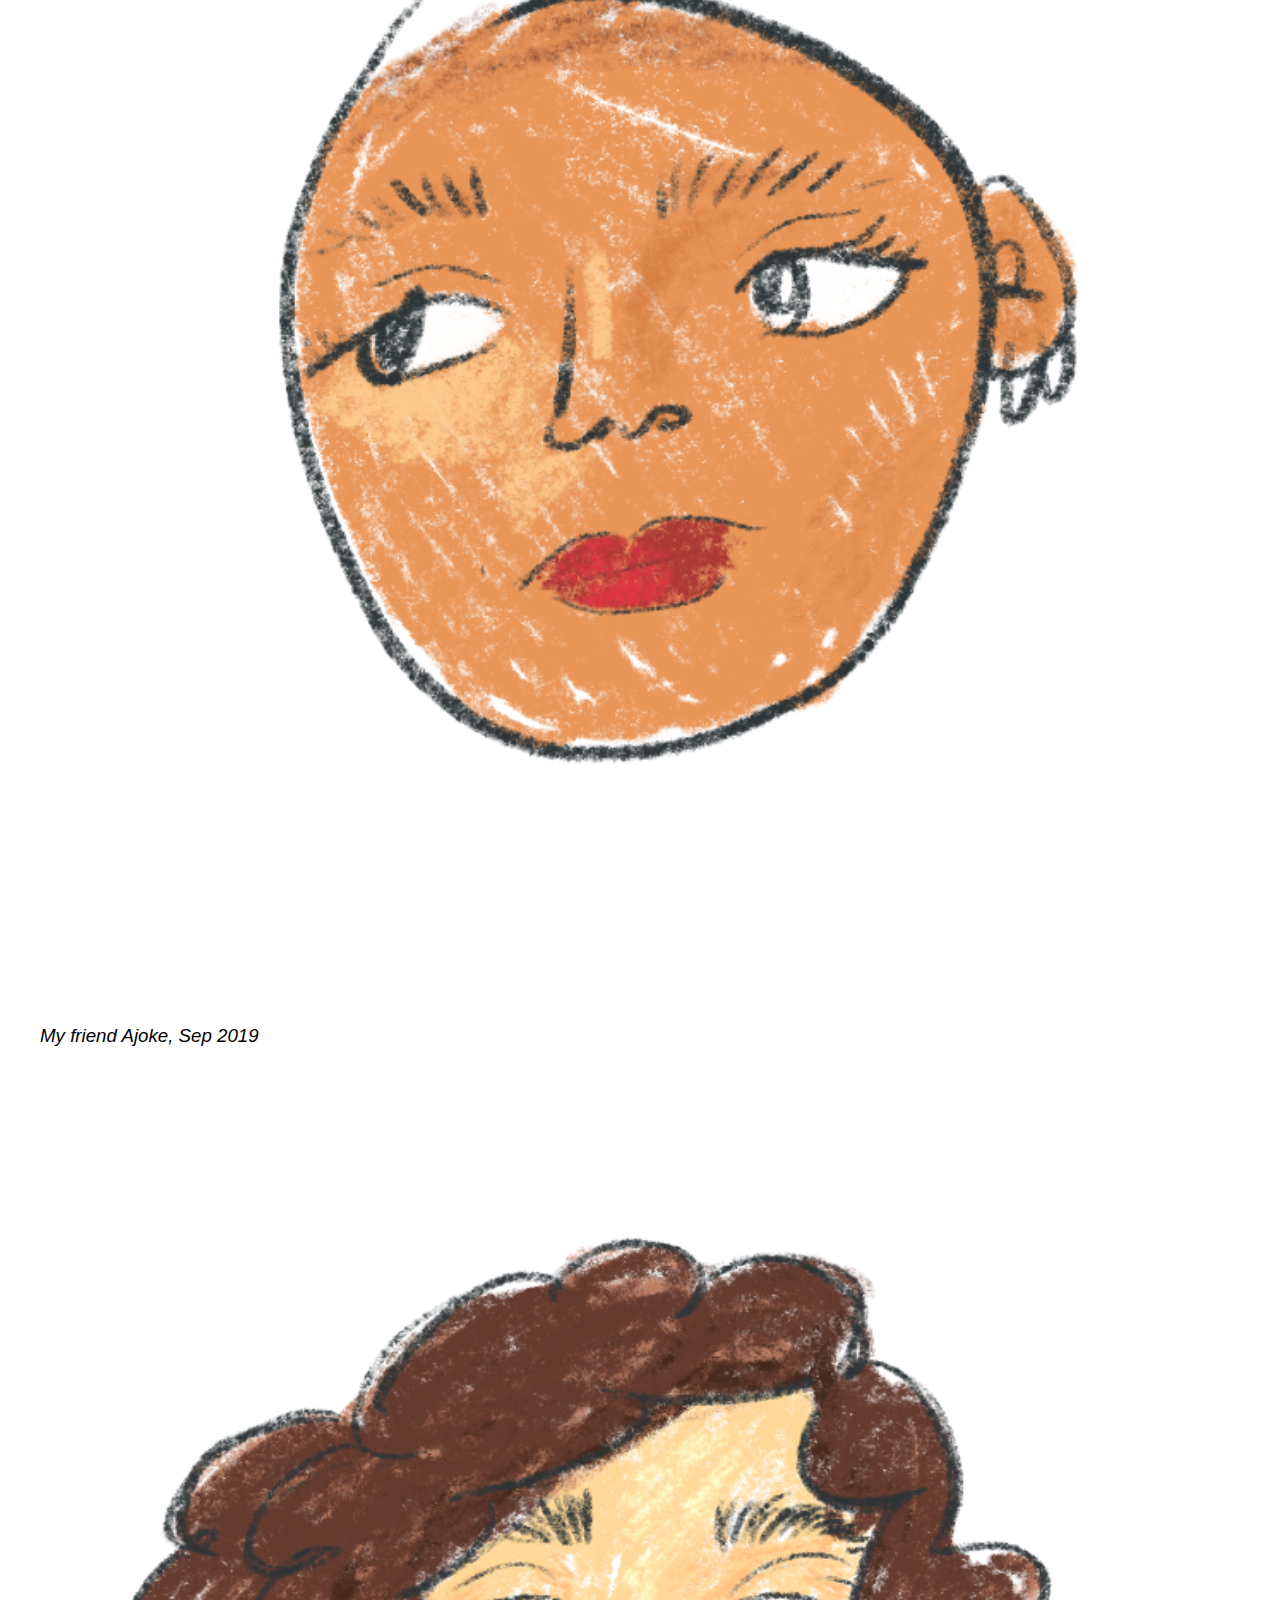
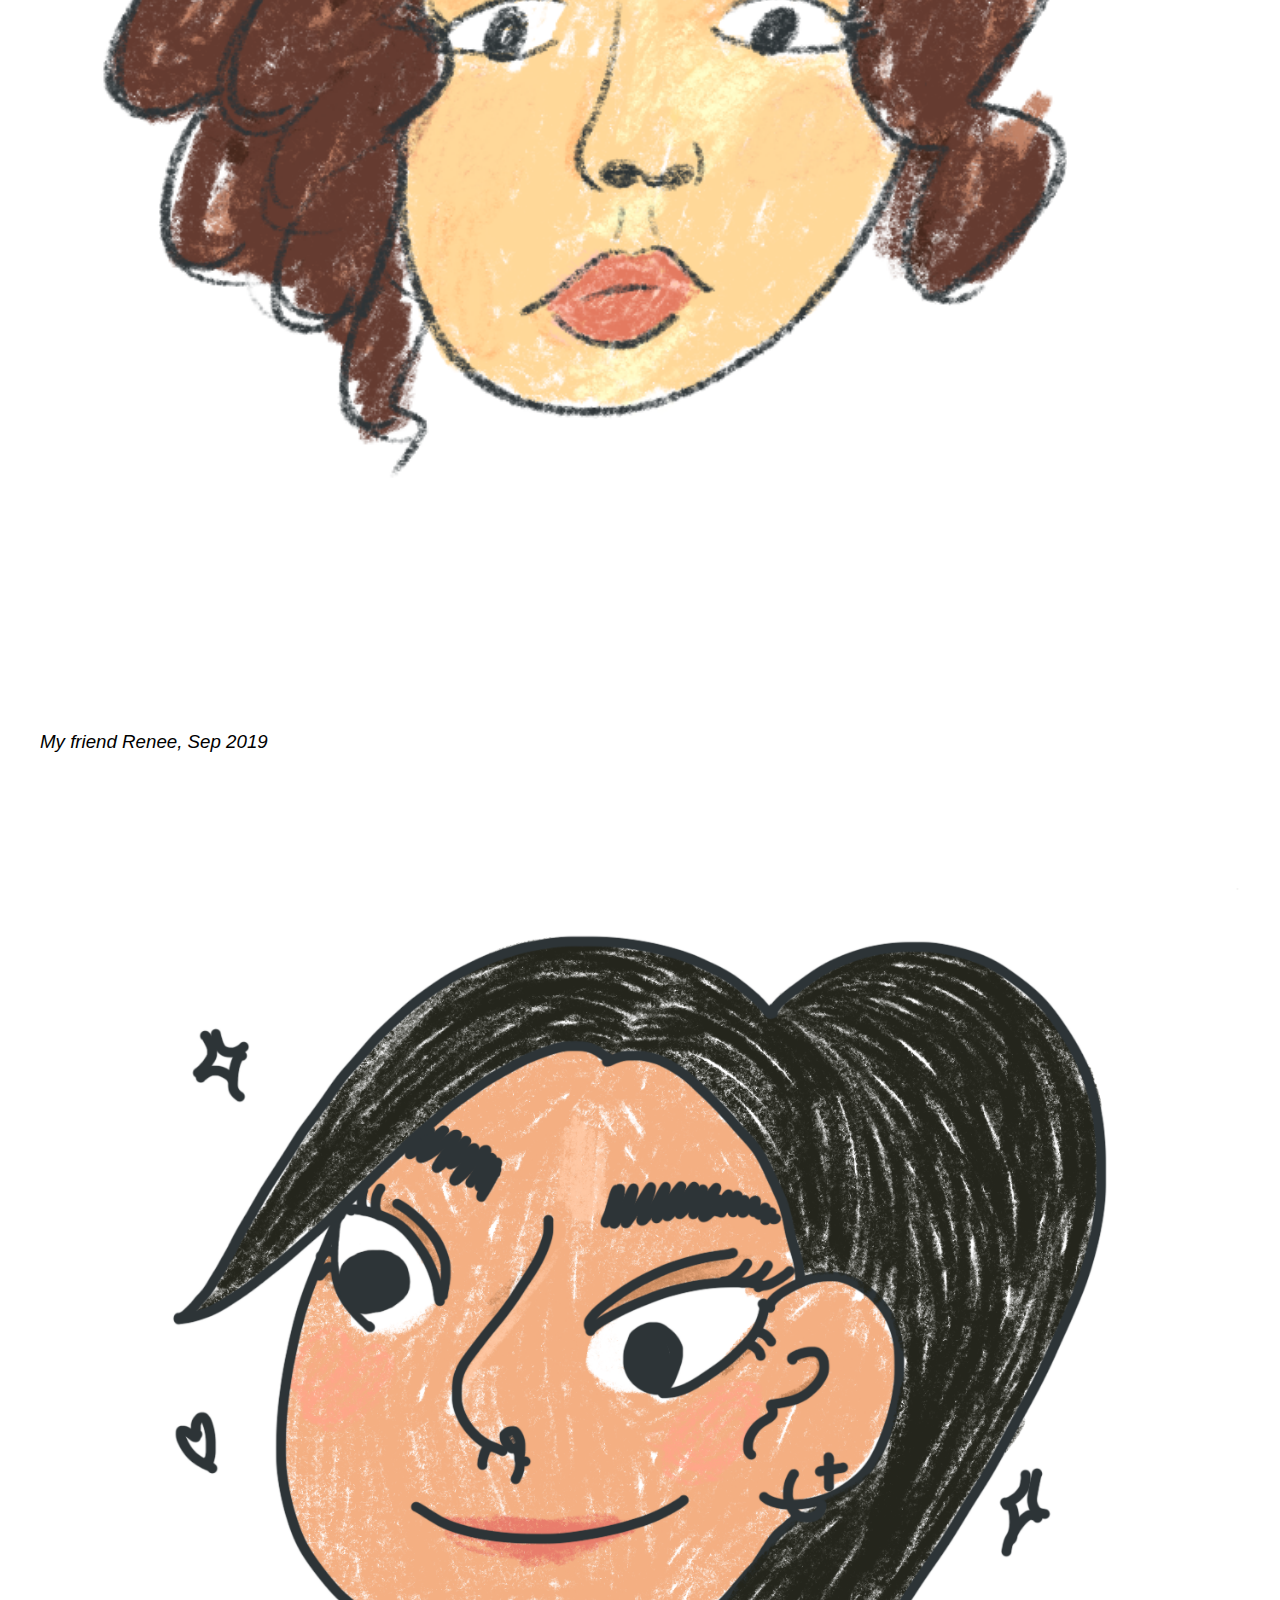
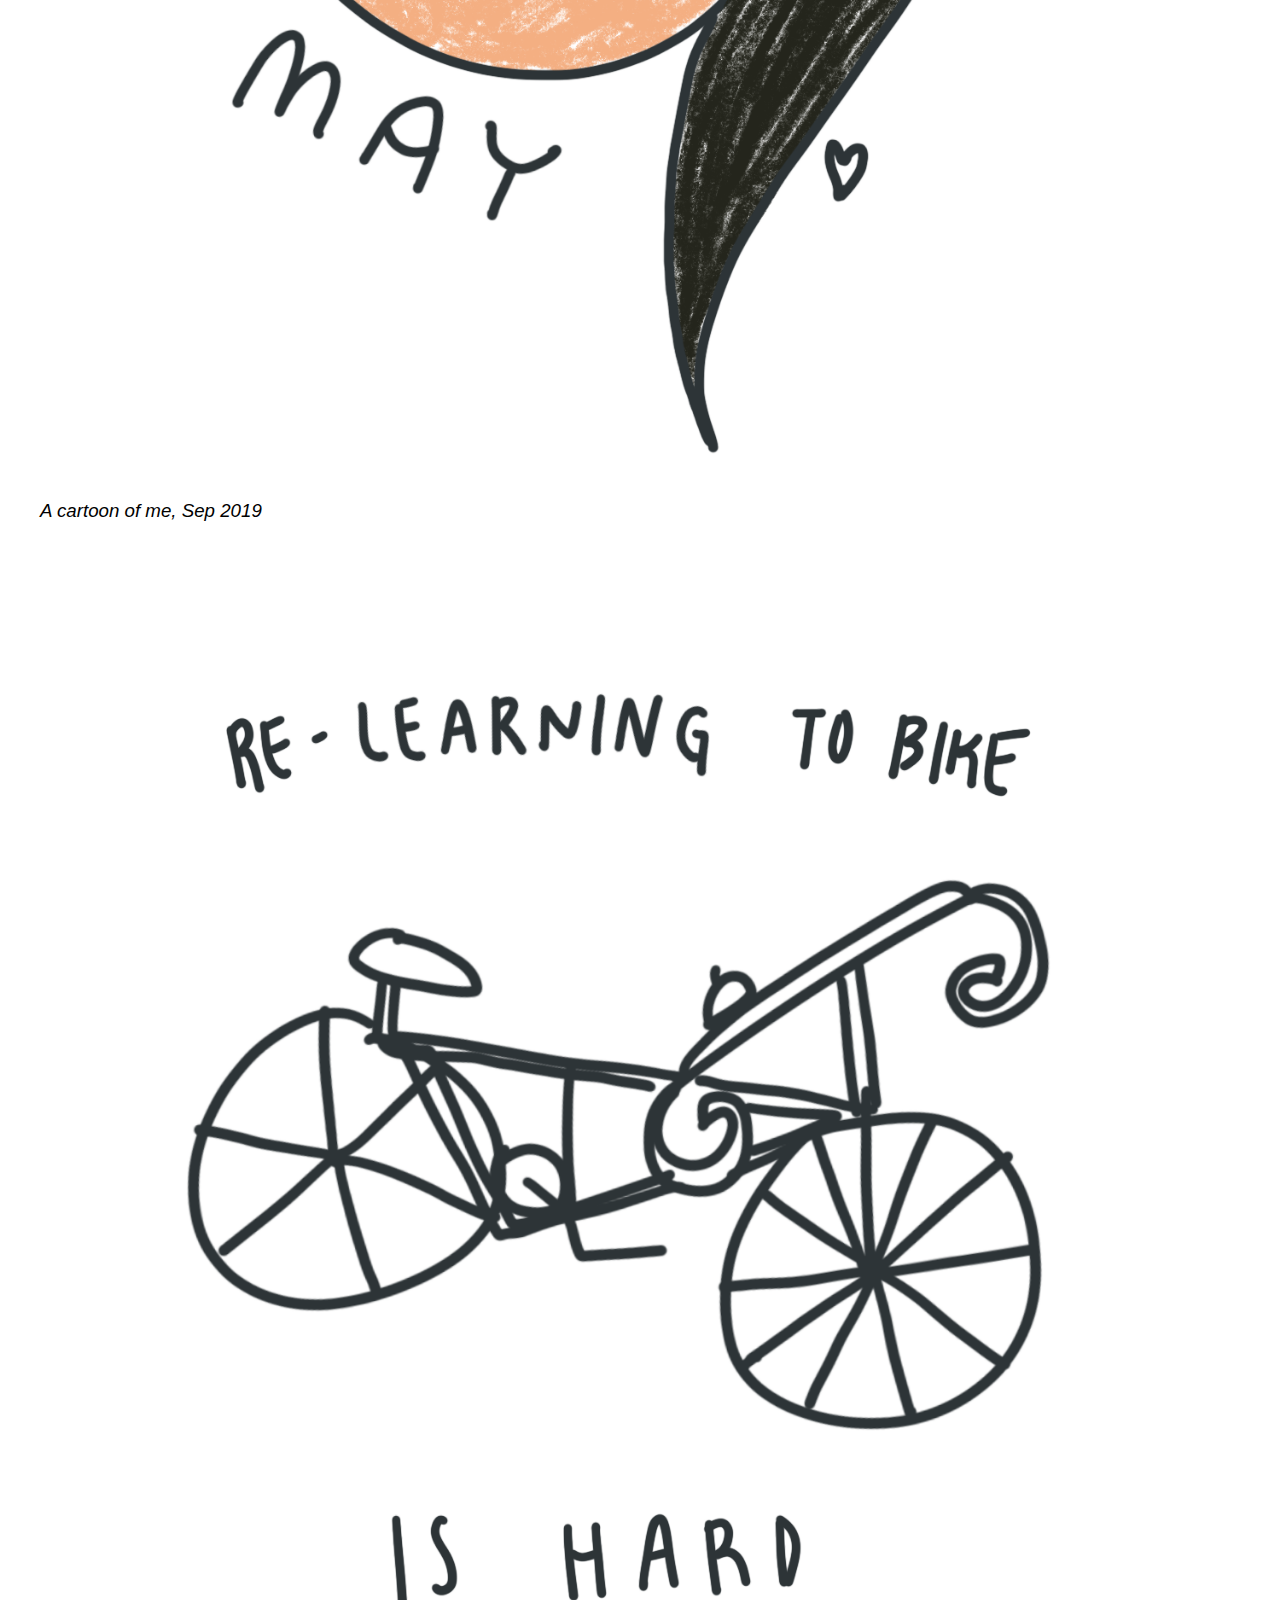
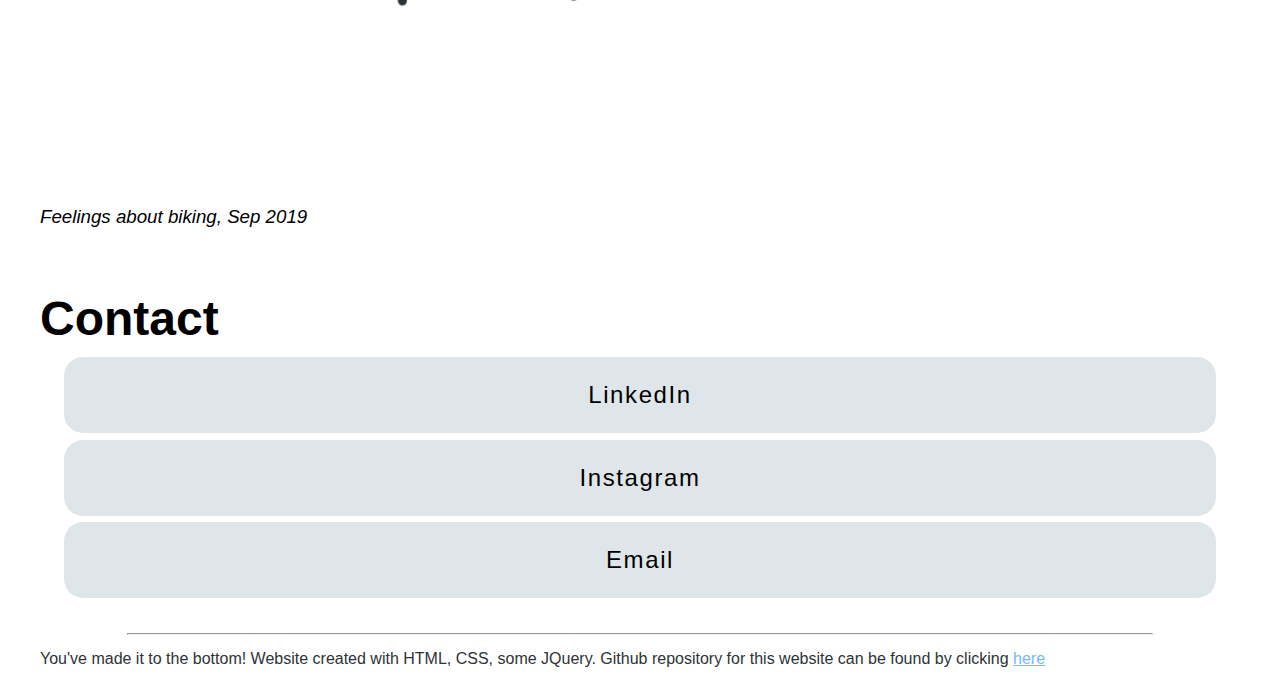
==== commit 52ddc224: "Change back to top button" ====
--- a/index.html
+++ b/index.html
@@ -122,15 +122,26 @@
 
     var btn = $('#backToTopBtn');
 
-    // $(btn).hide();
+    // $(window).scroll(function(){
+    //   if ($(window).scrollTop() > 300){
+    //     btn.addClass('show');
+    //   } else {
+    //     btn.removeClass('show');
+    //   }
+    // });
 
-    $(window).scroll(function(){
-      if ($(window).scrollTop() > 300){
-        btn.addClass('show');
-      } else {
-        btn.removeClass('show');
+    $(window).scroll(function() { 
+      if($(this).scrollTop() != 0) { //not at top
+          $(btn).fadeIn("fast"); 
+      } else { 
+          $(btn).fadeOut("fast");
       }
-    });
+      clearTimeout($.data(this, 'scrollTimer'));
+      $.data(this, 'scrollTimer', setTimeout(function() {
+        $(btn).fadeOut("slow");
+        console.log("Haven't scrolled in 250ms!");
+      }, 250));
+});
 
     btn.on('click', function(e){
       e.preventDefault();
--- a/styles2.css
+++ b/styles2.css
@@ -105,7 +105,8 @@
 
 h1{
       font-size: 4rem;
-      padding: 5rem 2rem;
+      /* padding: 5rem 2rem; */
+      padding: 5rem 2rem 0 2rem;
       /* border: 2px dashed red; */
       margin: 0;
   }
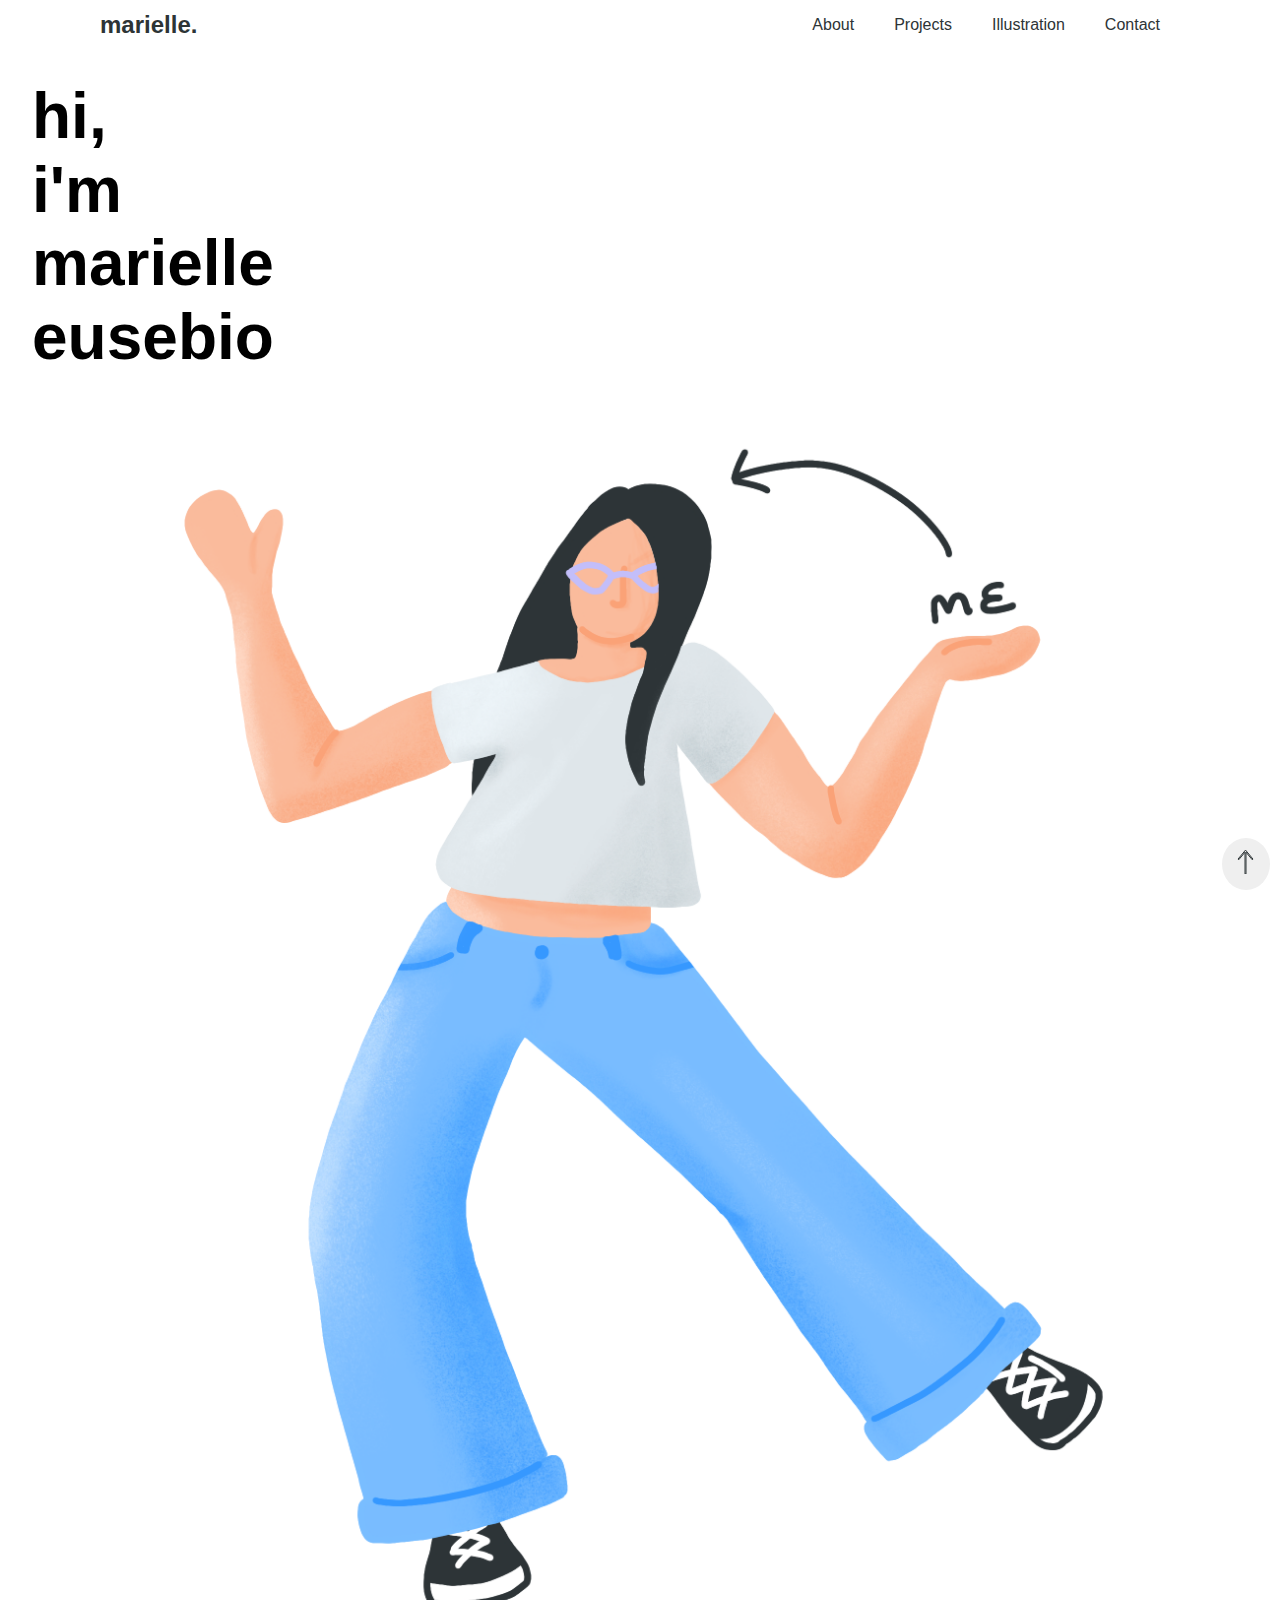
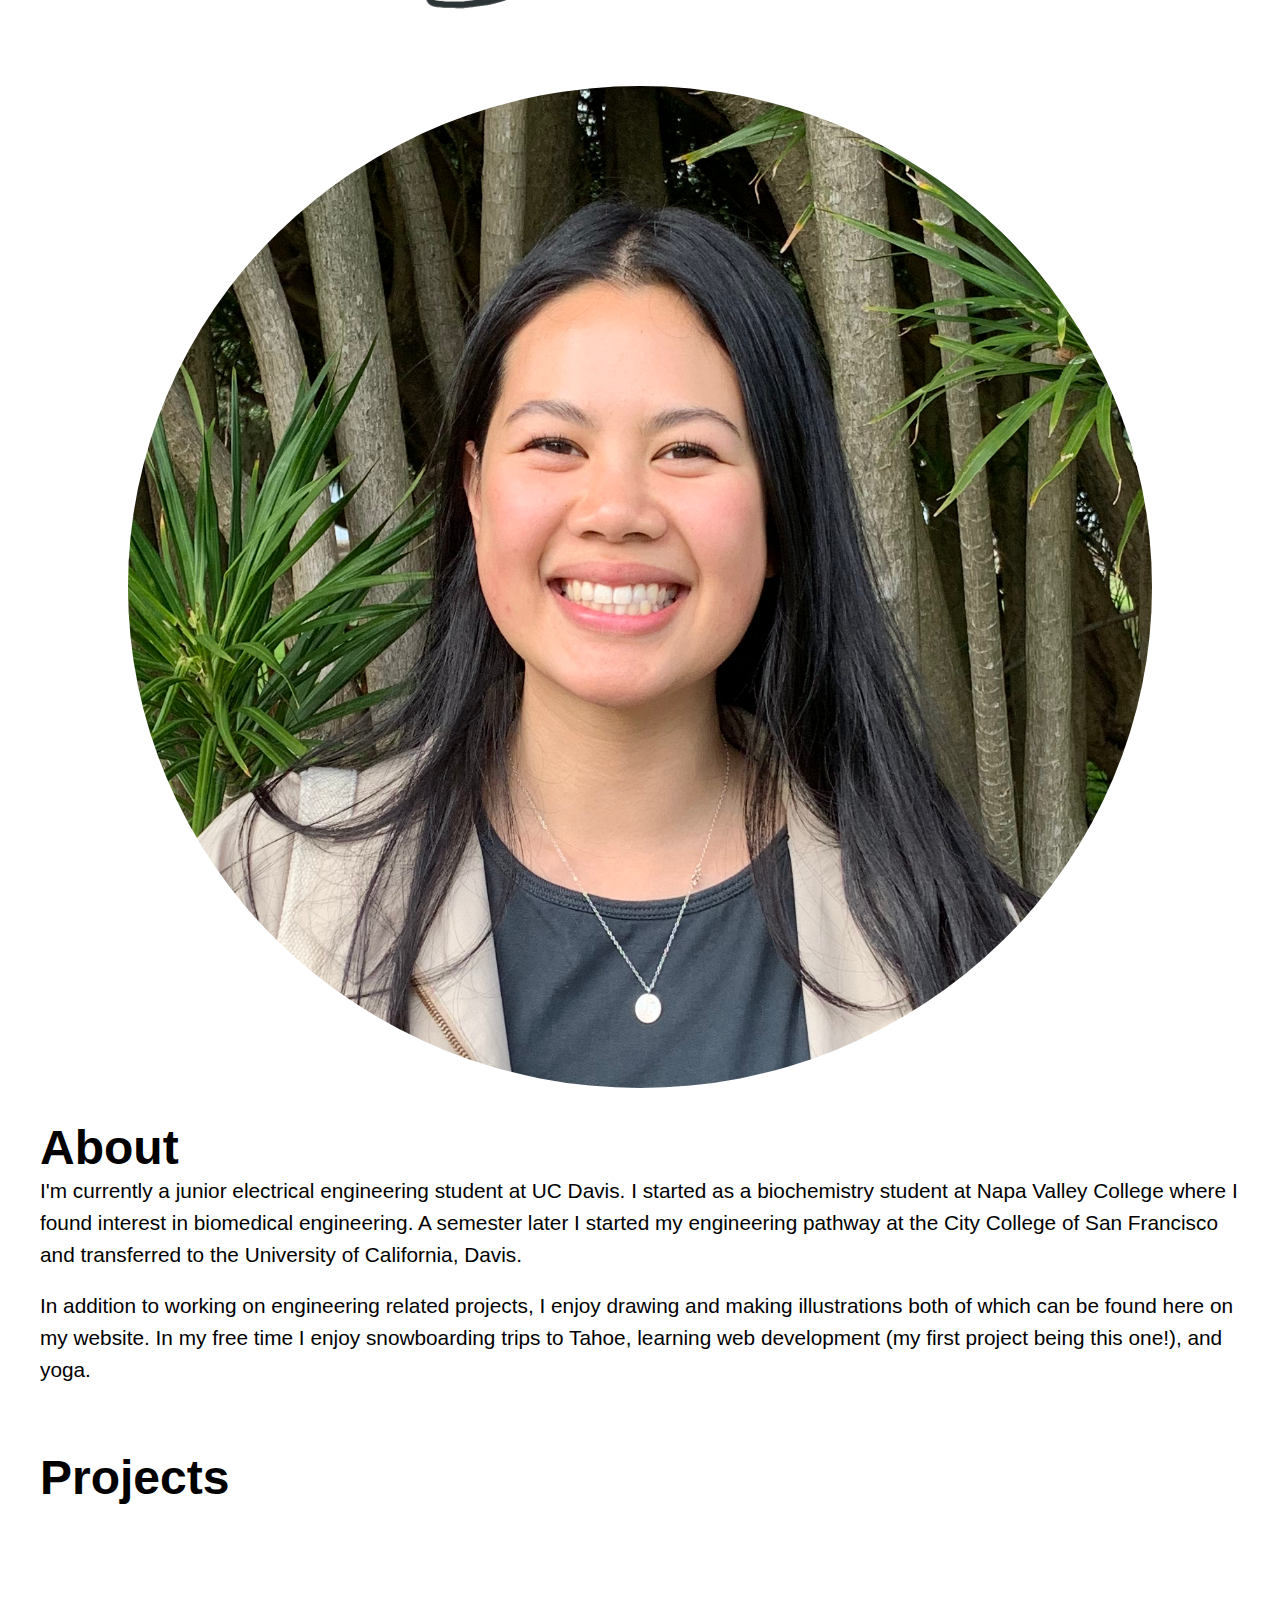
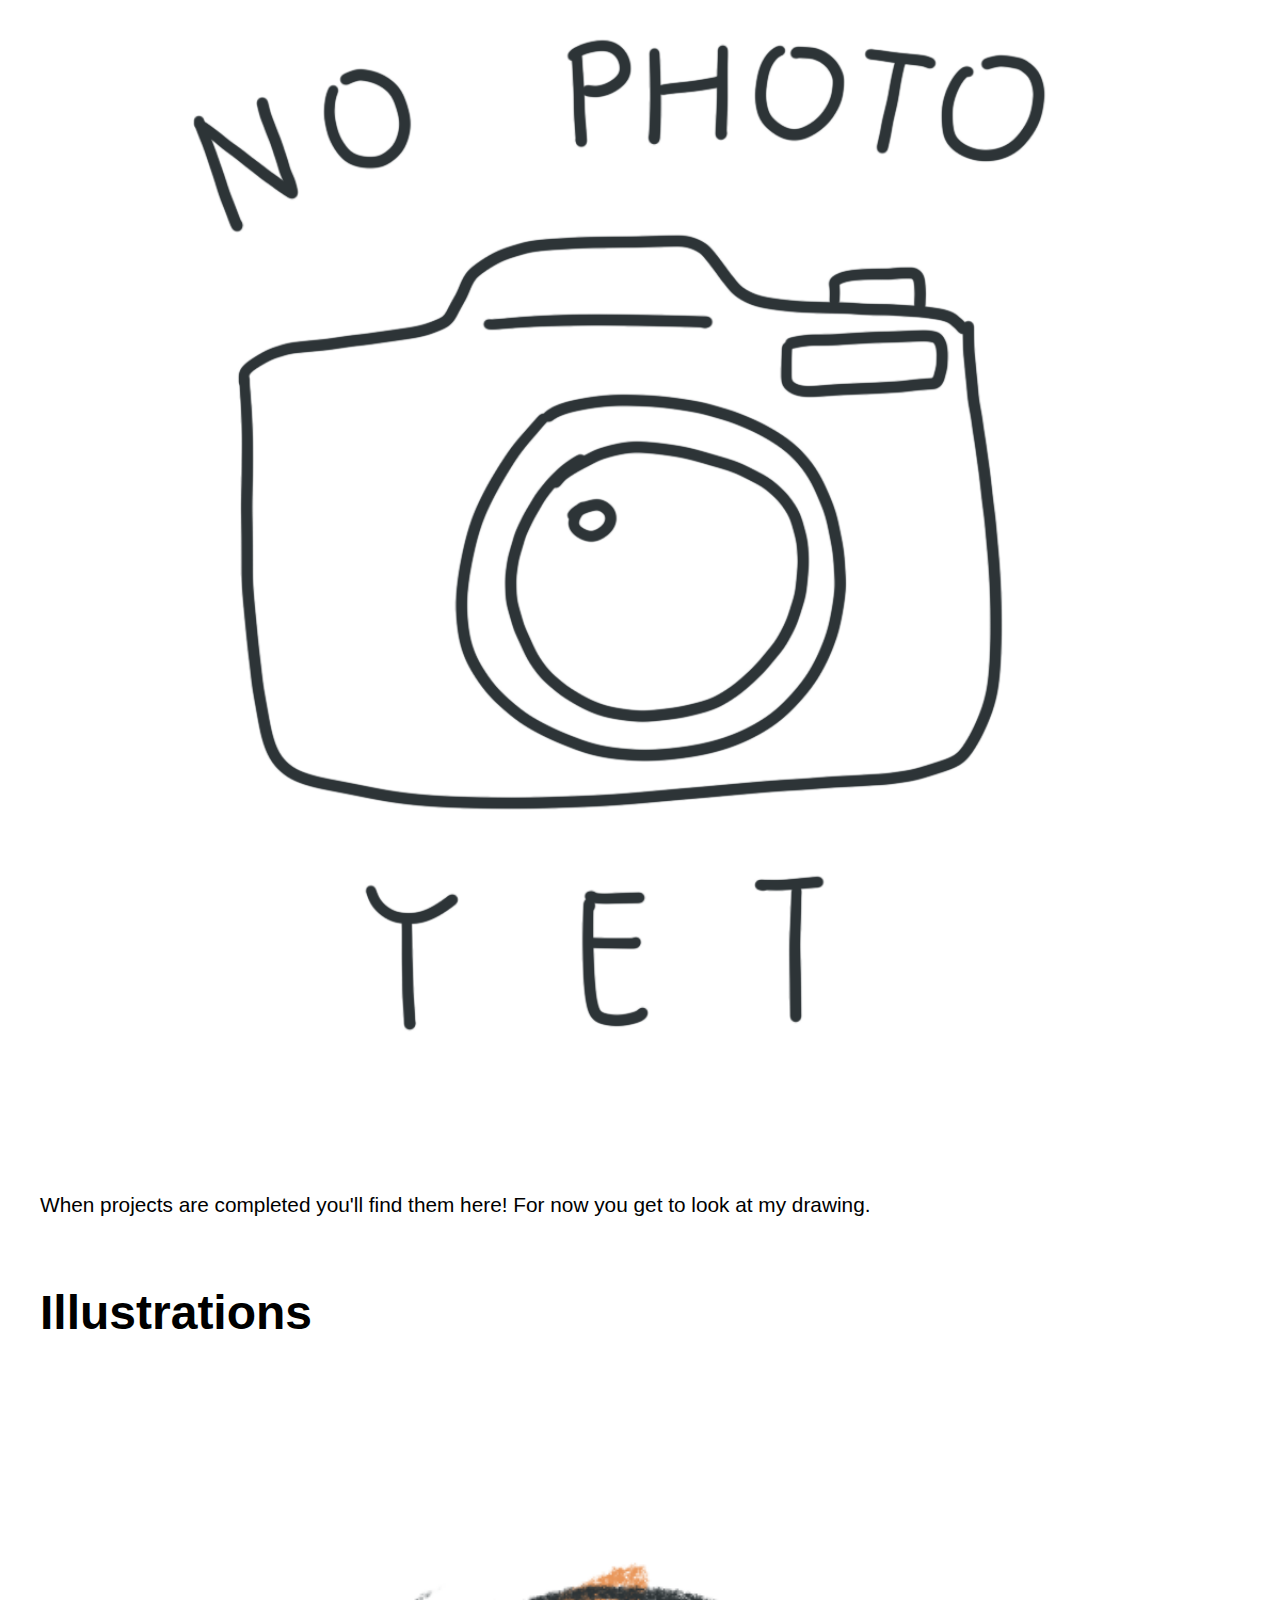
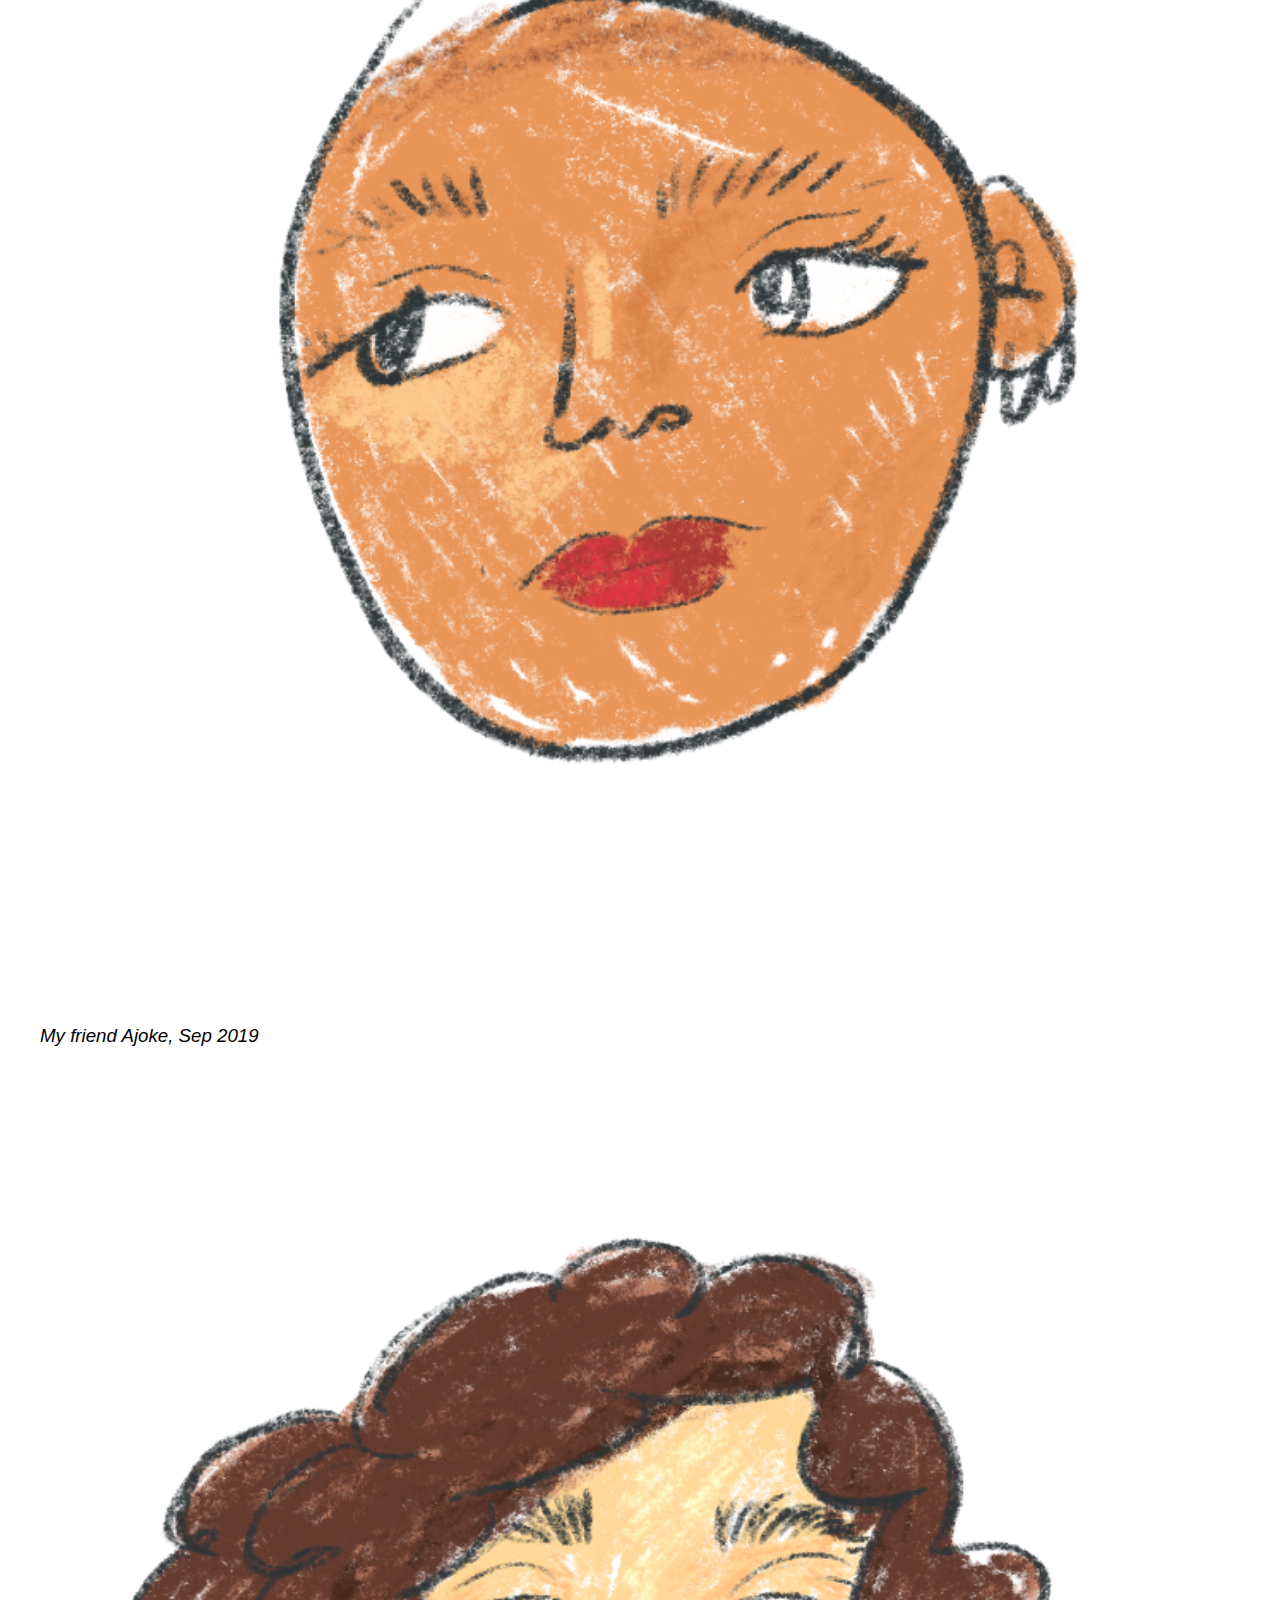
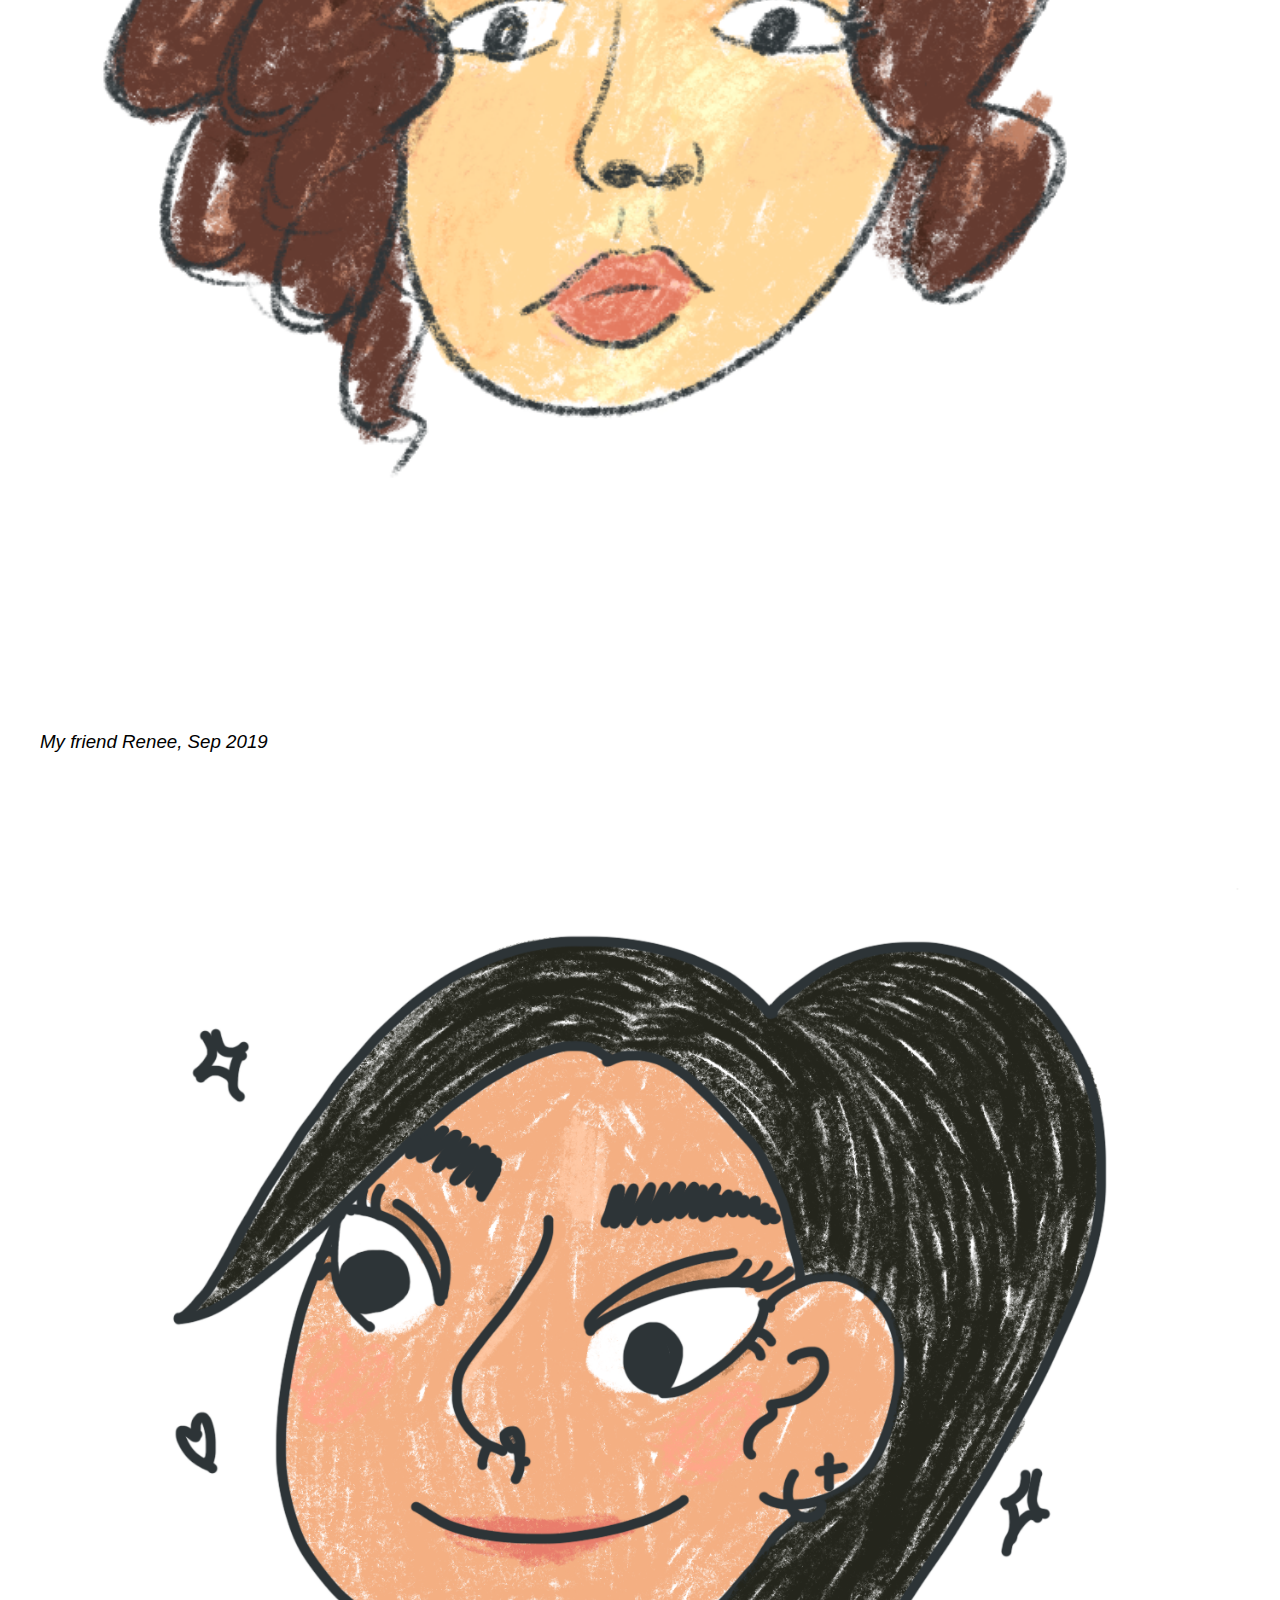
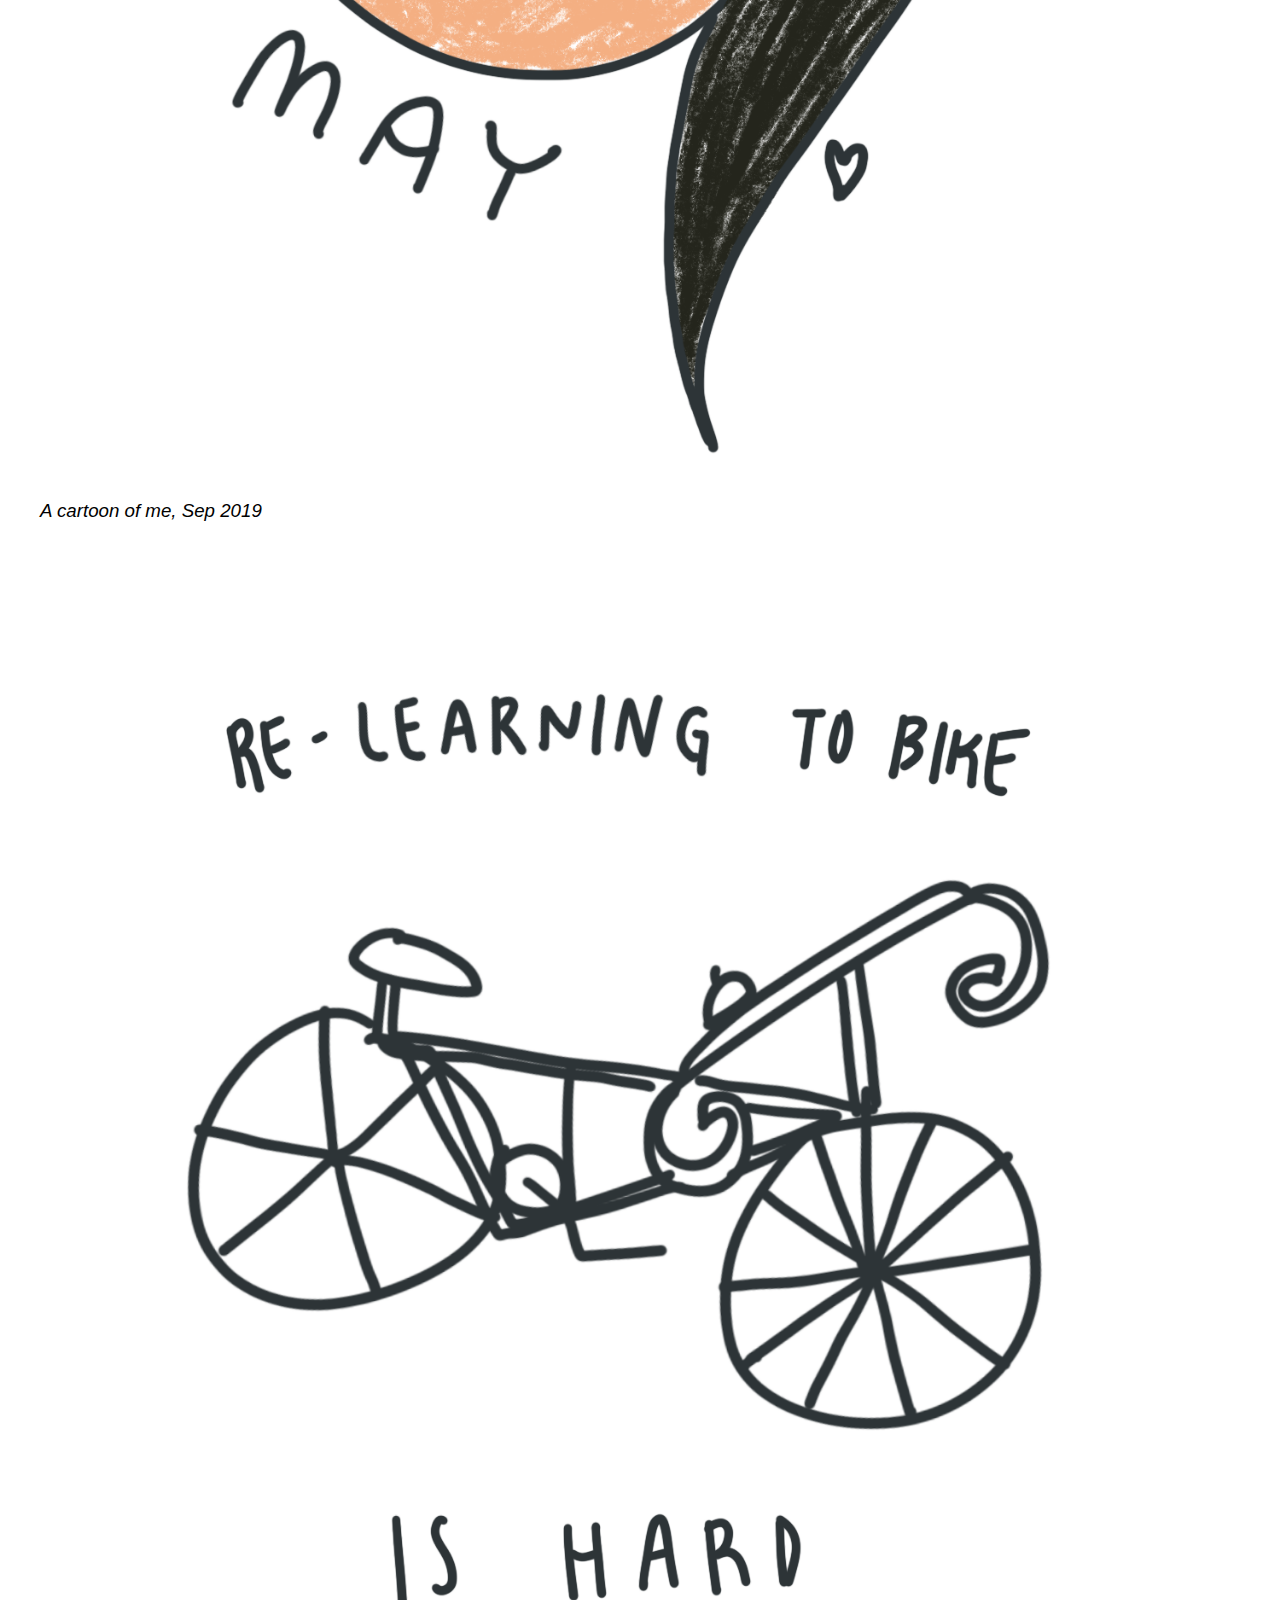
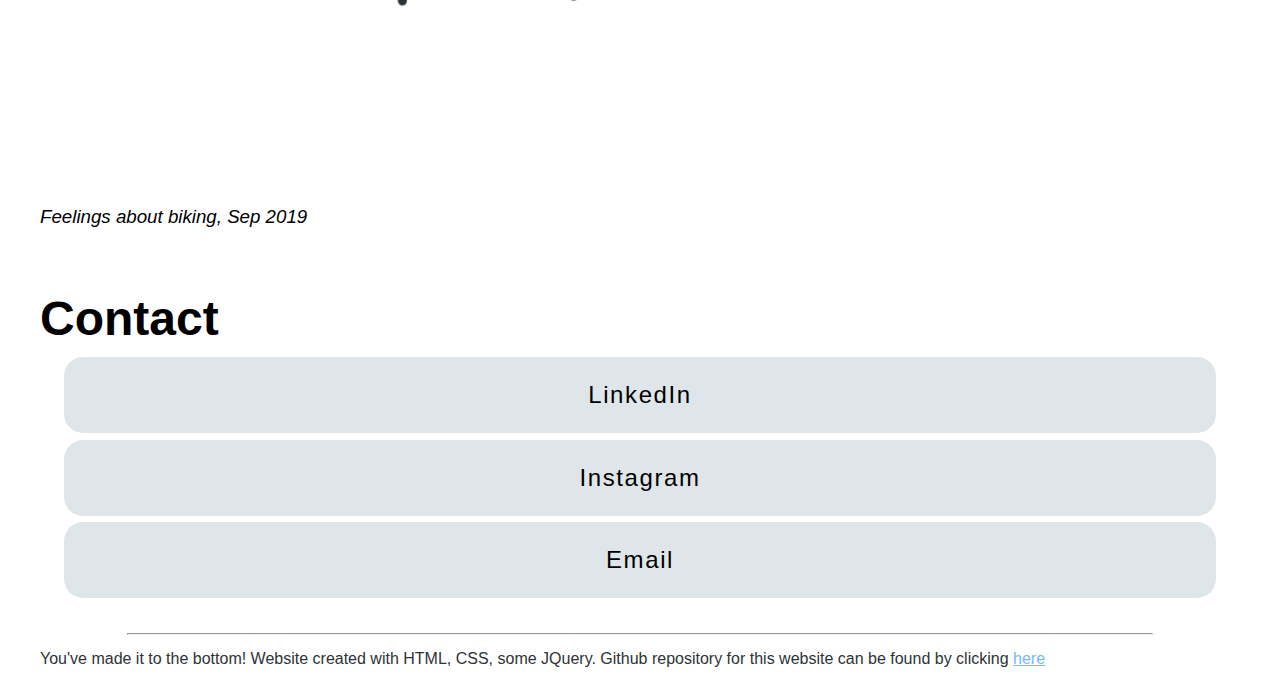
==== commit c5e9170f: "Fix back to top button" ====
--- a/index.html
+++ b/index.html
@@ -35,7 +35,7 @@
 
 <div class='homePage'>
   <h1>hi,<br> i'm<br> marielle<br> eusebio<br></h1>
-  <img src='illustrationsForSite/homepagePic.png' alt='illustration for homepage' id='homepagePic'>  
+  <img src='illustrationsForSite/homepagePic2.png' alt='illustration for homepage' id='homepagePic'>  
 </div>
 
 <div id='aboutPage' class='aboutPage'>
@@ -122,26 +122,19 @@
 
     var btn = $('#backToTopBtn');
 
-    // $(window).scroll(function(){
-    //   if ($(window).scrollTop() > 300){
-    //     btn.addClass('show');
-    //   } else {
-    //     btn.removeClass('show');
-    //   }
-    // });
-
-    $(window).scroll(function() { 
-      if($(this).scrollTop() != 0) { //not at top
-          $(btn).fadeIn("fast"); 
-      } else { 
-          $(btn).fadeOut("fast");
-      }
+  $(window).scroll(function(){
+    if($(this).scrollTop() <= 0){ // if user is at the top remove button
+      $(btn).fadeOut('fast');
+    } else {
+      $(btn).fadeOut('fast');
       clearTimeout($.data(this, 'scrollTimer'));
       $.data(this, 'scrollTimer', setTimeout(function() {
-        $(btn).fadeOut("slow");
-        console.log("Haven't scrolled in 250ms!");
-      }, 250));
-});
+        if ($(this).scrollTop() != 0){ //only run if not at top
+          $(btn).fadeIn('fast'); // if user stops scrolling show button
+        }
+    }, 270));
+    }
+  });
 
     btn.on('click', function(e){
       e.preventDefault();
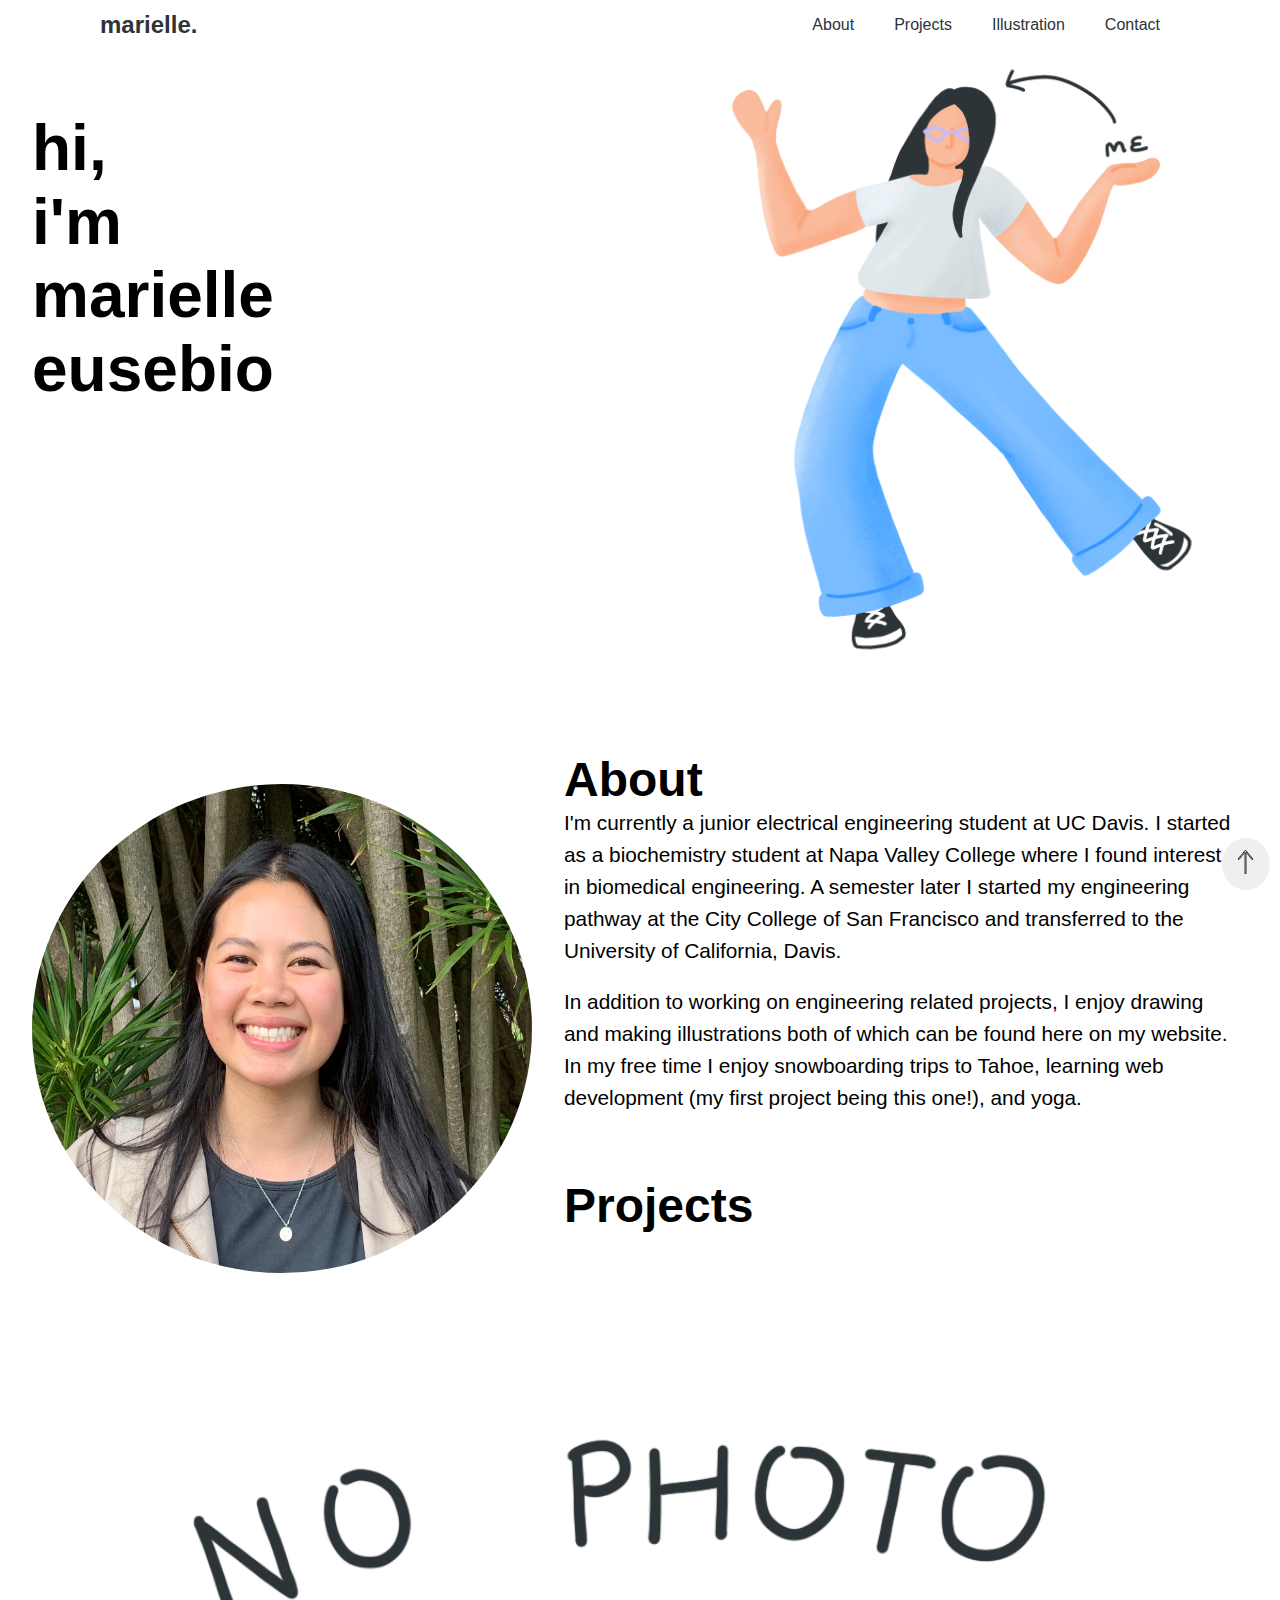
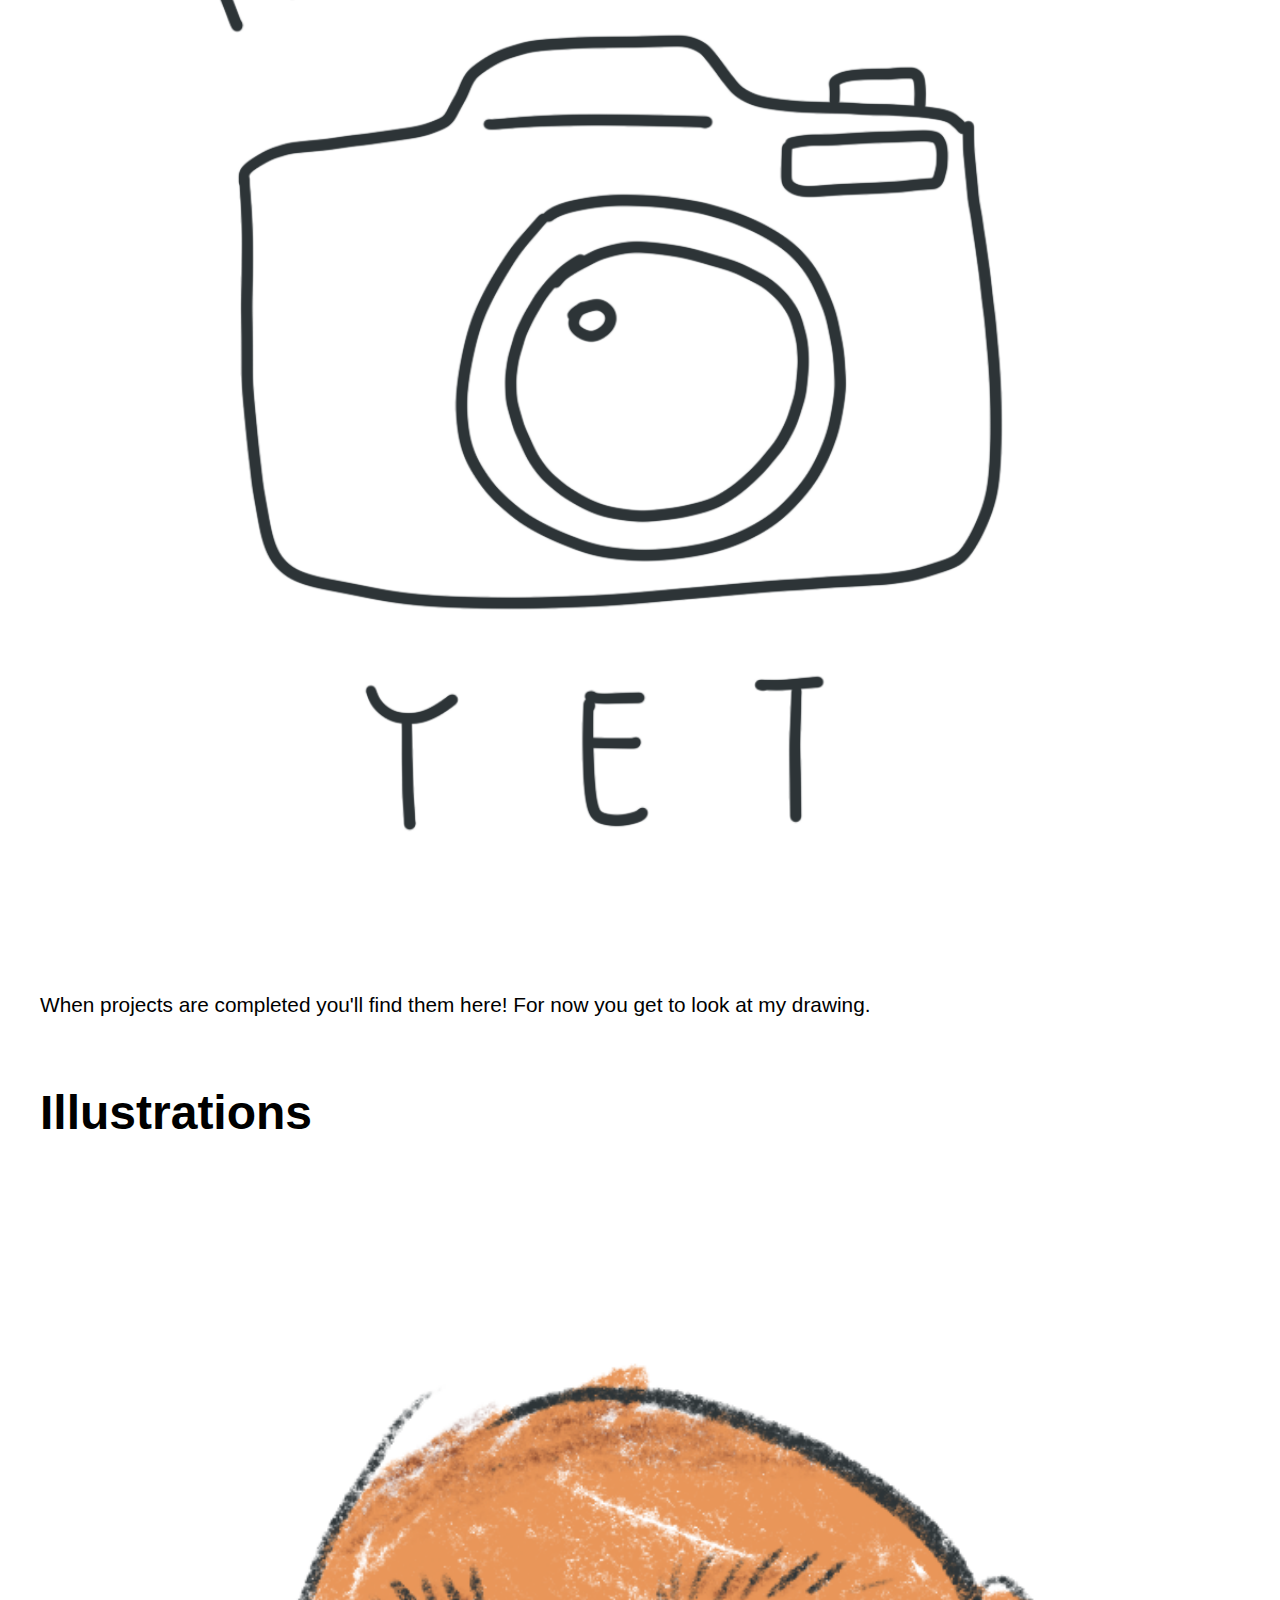
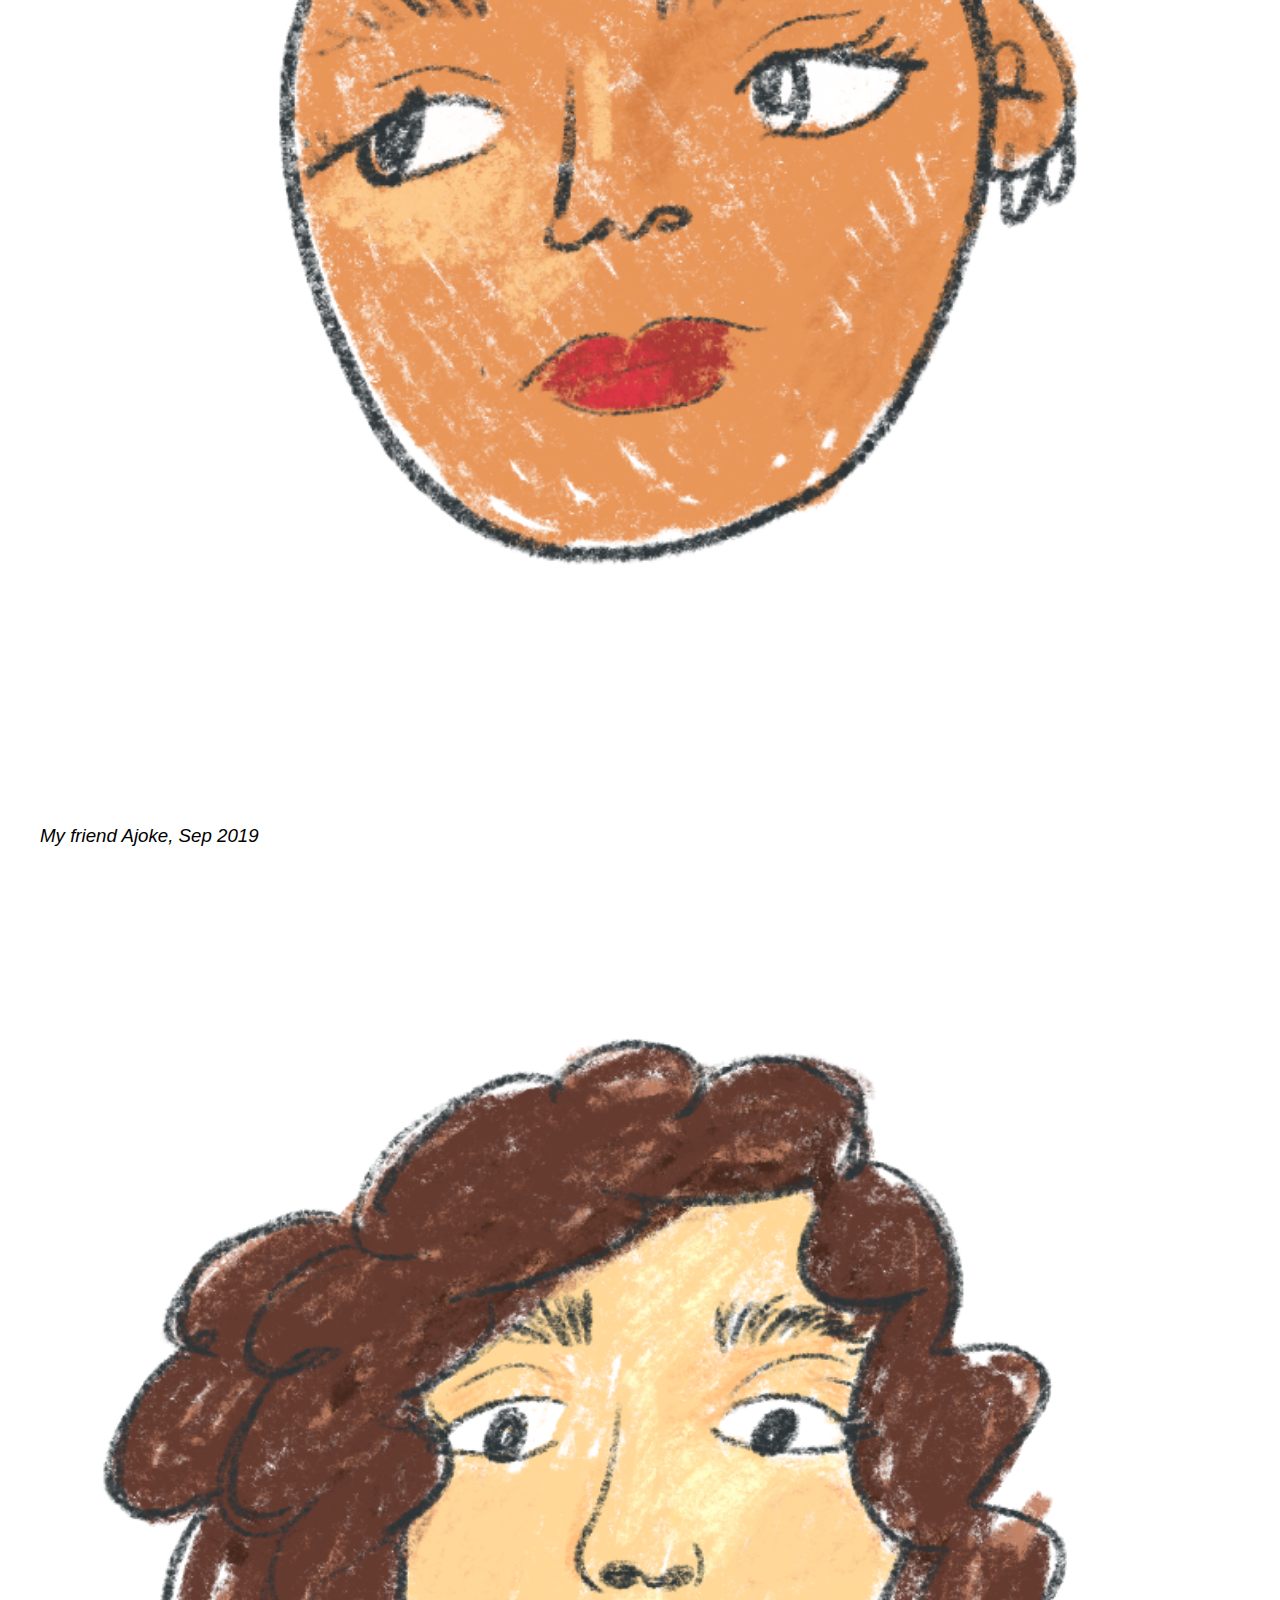
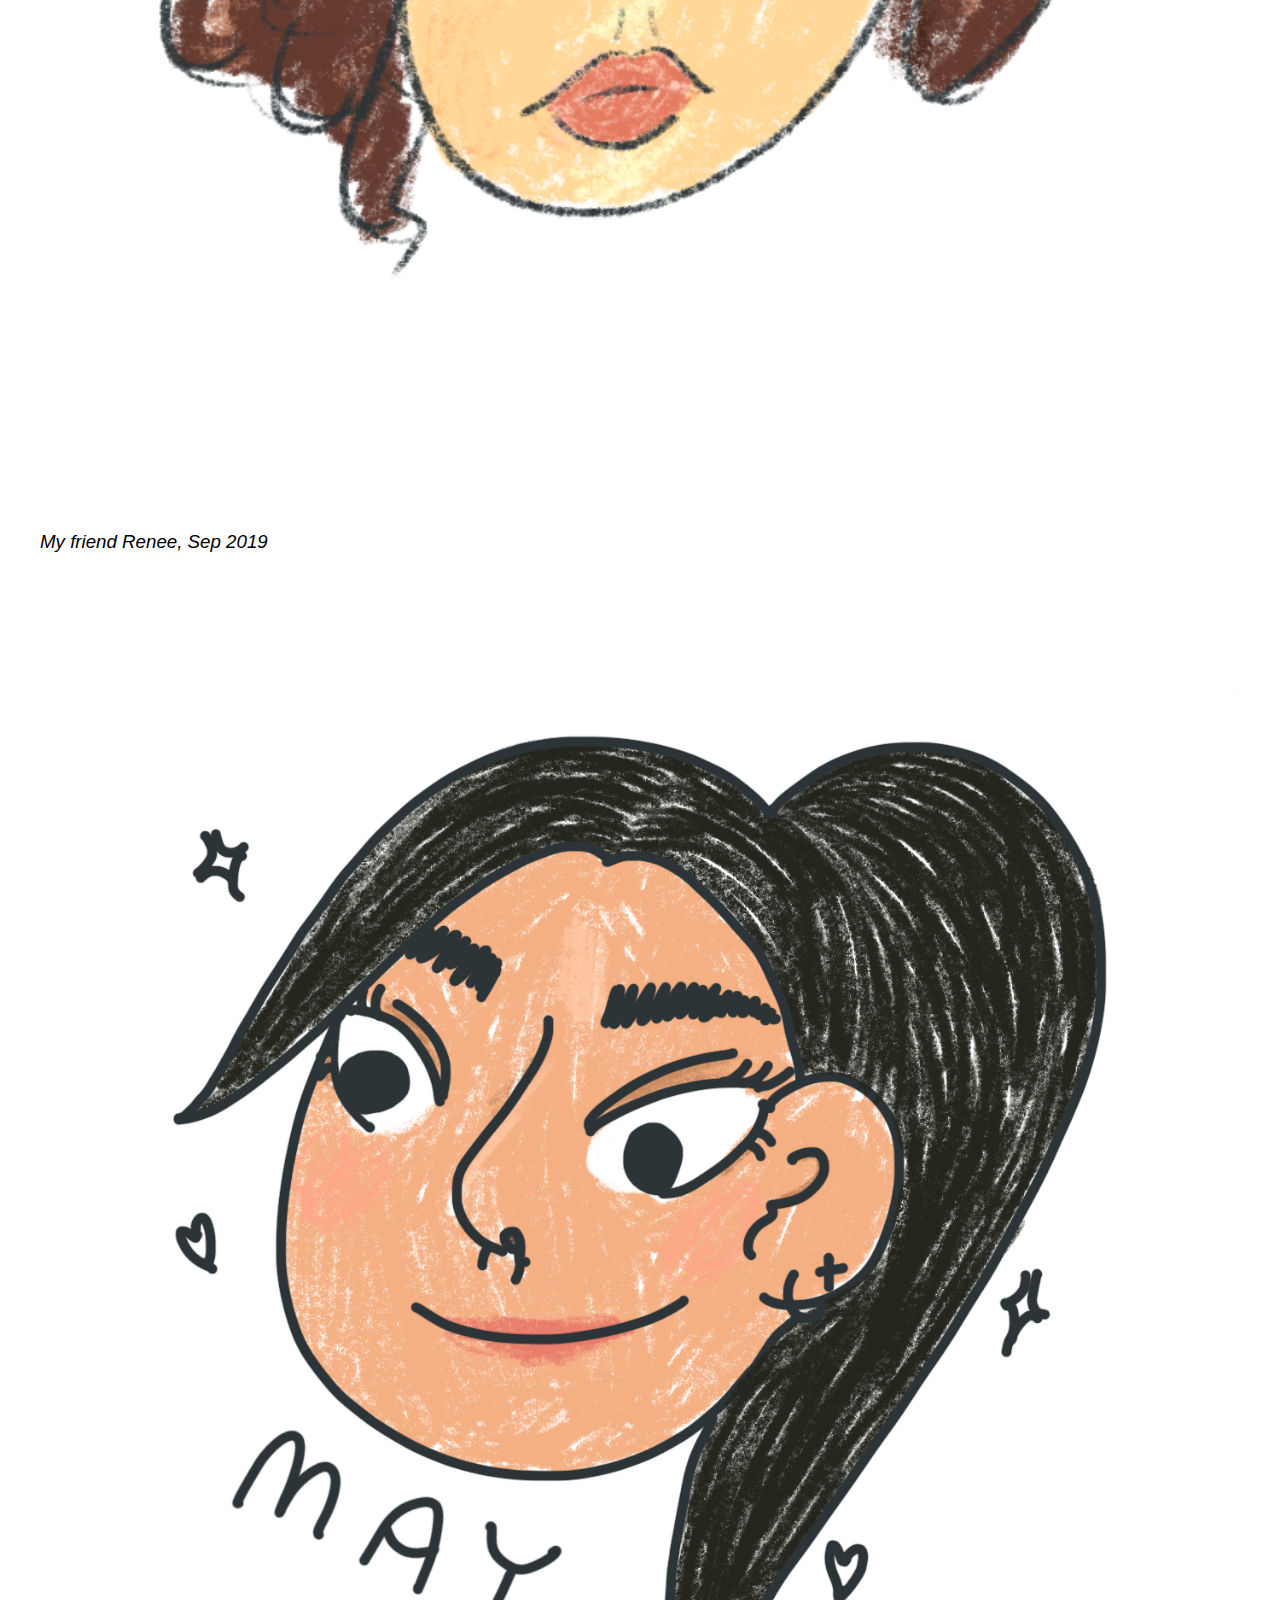
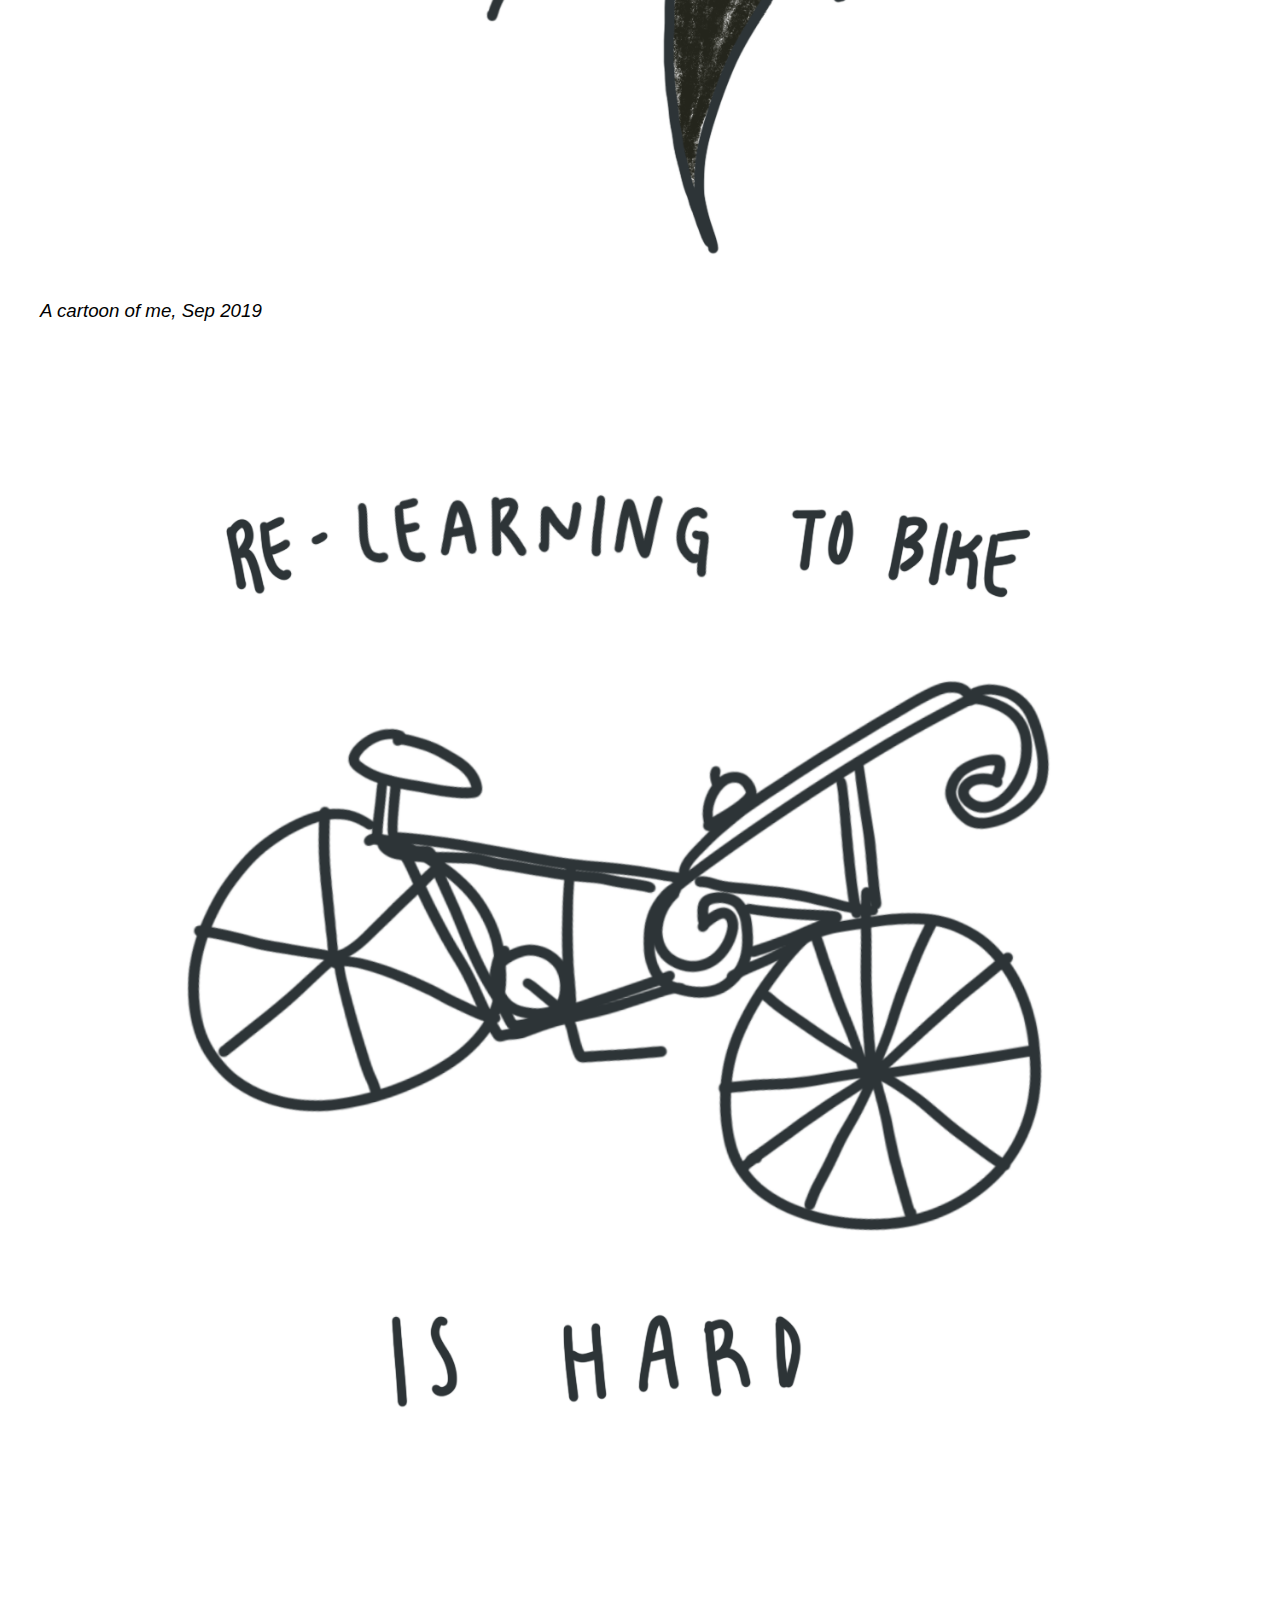
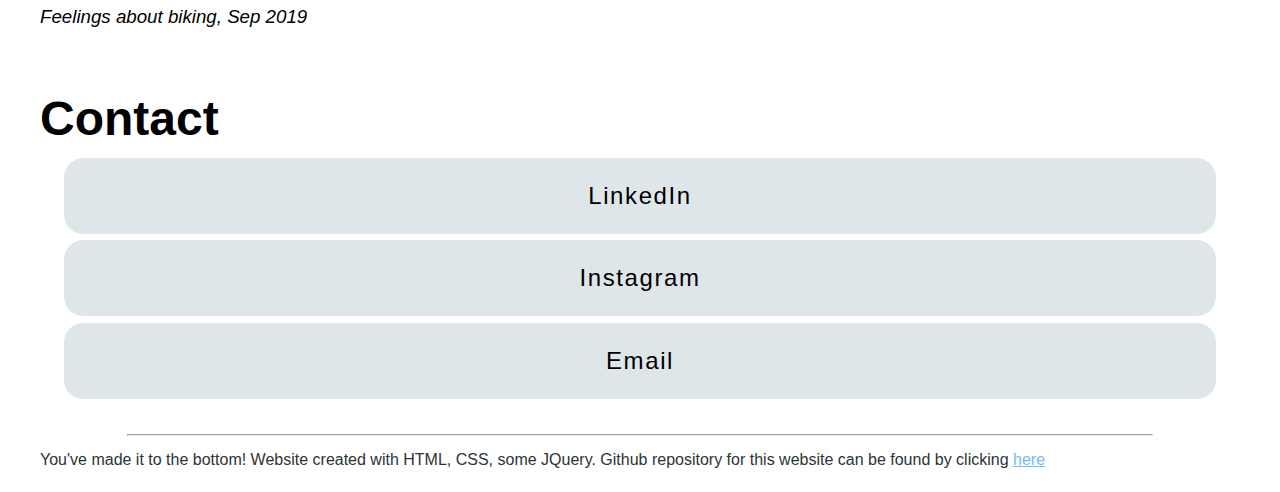
==== commit ad17d438: "Make about page responsive" ====
--- a/index.html
+++ b/index.html
@@ -9,6 +9,8 @@
 <link href="https://stackpath.bootstrapcdn.com/font-awesome/4.7.0/css/font-awesome.min.css" rel="stylesheet">
 <link type="text/css" rel="stylesheet" href="normalize.css" />
 <link rel="stylesheet" href="styles2.css">
+<script src="https://code.jquery.com/jquery-3.3.1.min.js"></script>
+<script type="text/javascript" src='scripts.js'></script>
 </head>
 
 <body>
@@ -39,7 +41,9 @@
 </div>
 
 <div id='aboutPage' class='aboutPage'>
-        <img src='photosForSite/profilePic.png' alt='Photo of me' id='profilePic'>
+  <img src='photosForSite/profilePic.png' alt='Photo of me' id='profilePic'>
+  
+  <div class='aboutText'>
     <h2>About</h2>
     <p>I'm currently a junior electrical engineering student at UC Davis. 
             I started as a biochemistry student at Napa Valley College where I found interest in biomedical engineering.
@@ -49,6 +53,8 @@
     <p>In addition to working on engineering related projects, I enjoy drawing and making illustrations both of which can be found here on my website.
             In my free time I enjoy snowboarding trips to Tahoe, learning web development (my first project being this one!), and yoga.
     </p>
+  </div>
+  
 </div>
 
 <div class='projectsPage' id='projectsPage'>
@@ -105,52 +111,12 @@
     <hr>
     <p>You've made it to the bottom! Website created with HTML, CSS, some JQuery.
       Github repository for this website can be found by clicking 
-      <a href='https://github.com/mayeusebio/mayeusebio.github.io'>here</a></p></footer>
+      <a href='https://github.com/mayeusebio/mayeusebio.github.io'>here</a></p>
+    
+  </footer>
 
 
-<script src="https://code.jquery.com/jquery-3.3.1.min.js"></script>
-<script type="text/javascript">
-  $(document).ready(function() {
-    $('.menu-toggle').click(function() {
-      $('nav').toggleClass('active')
-    })
 
-    $('ul li').click(function() {
-      $(this).siblings().removeClass('active');
-      $(this).toggleClass('active');
-    })
-
-    var btn = $('#backToTopBtn');
-
-  $(window).scroll(function(){
-    if($(this).scrollTop() <= 0){ // if user is at the top remove button
-      $(btn).fadeOut('fast');
-    } else {
-      $(btn).fadeOut('fast');
-      clearTimeout($.data(this, 'scrollTimer'));
-      $.data(this, 'scrollTimer', setTimeout(function() {
-        if ($(this).scrollTop() != 0){ //only run if not at top
-          $(btn).fadeIn('fast'); // if user stops scrolling show button
-        }
-    }, 270));
-    }
-  });
-
-    btn.on('click', function(e){
-      e.preventDefault();
-      $('html, body'). animate({scrollTop:0},'300');
-    });
-
-    $('#emailLink').on('click', function (event) {
-      var email = 'mariellejde@gmail.com';
-      window.location = 'mailto:' + email;
-    });
-
-    }
-  )
-
-
-</script>
 
 </body>
 
--- a/styles2.css
+++ b/styles2.css
@@ -104,17 +104,15 @@
 }
 
 h1{
-      font-size: 4rem;
-      /* padding: 5rem 2rem; */
-      padding: 5rem 2rem 0 2rem;
-      /* border: 2px dashed red; */
-      margin: 0;
+  font-size: 4rem;
+  /* padding: 5rem 2rem; */
+  padding: 5rem 2rem 0 2rem;
+  margin: 0;
   }
 
 #homepagePic{
-      width: 100%;
-      /* border: 2px dashed red; */
-      margin: 0;
+    width: 100%;
+    margin: 0;
   }
 
 #backToTopBtn{
@@ -131,31 +129,22 @@
 }
 
 #profilePic{
-      border-radius: 50%;
-      width: 80%;
-      display: block;    
-      margin: 2rem auto;
-      /* border: 2px dashed red; */
+  width: 80%;
+  border-radius: 50%;
+  display: block;    
+  margin: 2rem auto;
+  max-width: 500px;
   }
 
 h2{
-    font-size: 3rem;
-    padding: 0 2.5rem 0 2.5rem;
-    /* border: 2px dashed red; */
-    margin: 0;
+  font-size: 3rem;
+  padding: 0 2.5rem 0 2.5rem;
+  margin: 0;
   }
   
 .aboutPage, .projectsPage, .illustrationsPage{
-      margin-bottom: 4rem;
-  }
-
-  /* .aboutPage p{
-      font-size: 1.5rem;
-      font-weight: 300;
-      line-height: 2rem;
-      padding: 0 2.5rem 0 2.5rem;
-      margin: 0;
-  } */
+  margin-bottom: 4rem;
+  }
 
 p{
     font-size: 1.3rem;
@@ -207,25 +196,25 @@
 }
 
 .reset-Button {
-    border: none;
-    margin: 0;
-    padding: 0;
-    width: auto;
-    overflow: visible;
-    /* background: transparent; */
-    /* inherit font & color from ancestor */
-    /* color: inherit; */
-    font: inherit;
-
-    /* Normalize `line-height`. Cannot be changed from `normal` in Firefox 4+. */
-    line-height: normal;
-
-    /* Corrects font smoothing for webkit */
-    -webkit-font-smoothing: inherit;
-    -moz-osx-font-smoothing: inherit;
-
-    /* Corrects inability to style clickable `input` types in iOS */
-    -webkit-appearance: none;
+  border: none;
+  margin: 0;
+  padding: 0;
+  width: auto;
+  overflow: visible;
+  /* background: transparent; */
+  /* inherit font & color from ancestor */
+  /* color: inherit; */
+  font: inherit;
+
+  /* Normalize `line-height`. Cannot be changed from `normal` in Firefox 4+. */
+  line-height: normal;
+
+  /* Corrects font smoothing for webkit */
+  -webkit-font-smoothing: inherit;
+  -moz-osx-font-smoothing: inherit;
+
+  /* Corrects inability to style clickable `input` types in iOS */
+  -webkit-appearance: none;
 }
 
 /* Remove excess padding and border in Firefox 4+ */
@@ -241,13 +230,13 @@
 }
 
 .myButton{
-    padding: 1.5rem;
-    border-radius: 1.2rem;
-    font-size: 1.5rem;
-    width: 90%;
-    background: #dfe6e9;
-    margin: 0.2rem auto;
-    letter-spacing: .1rem;
+  padding: 1.5rem;
+  border-radius: 1.2rem;
+  font-size: 1.5rem;
+  width: 90%;
+  background: #dfe6e9;
+  margin: 0.2rem auto;
+  letter-spacing: .1rem;
 }
 
 /* .buttonsPage{
@@ -263,35 +252,66 @@
 
 @media (max-width: 860px) {
 header {
-    padding: 0 20px;
+  padding: 0 20px;
 }
 .menu-toggle {
-    display: block;
+  display: block;
 }
 header nav {
-    position: absolute;
-    top: 50px;
-    left: -100%;
-    width: 100%;
-    height: calc(100vh - 50px);
-    background: #dfe6e9;
-    transition: 0.5s;
+  position: absolute;
+  top: 50px;
+  left: -100%;
+  width: 100%;
+  height: calc(100vh - 50px);
+  background: #dfe6e9;
+  transition: 0.5s;
 }
 header nav.active {
     left: 0;
 }
 header nav ul {
-    display: block;
-    text-align: center;
+  display: block;
+  text-align: center;
 }
 header nav ul li a {
-    border-bottom: 0.9px solid rgba(0, 0, 0, .2);
+  border-bottom: 0.9px solid rgba(0, 0, 0, .2);
 }
 header nav ul li.active ul {
-    position: relative;
-    background: #003e6f;
+  position: relative;
+  background: #003e6f;
 }
 header nav ul li ul li {
     width: 100%;
 }
 }
+
+@media (min-width: 768px){
+  .homePage{
+  margin-top: 2rem;
+  margin-bottom: 5rem;
+  flex-direction: row;
+  }
+
+  h1{
+    width: 50%;
+  }
+
+  #homepagePic{
+    width: 50%;
+  }
+
+  /* .aboutPage{
+    display: flex;
+    flex-direction: row;
+  } */
+
+  #profilePic{
+    align-self: center;
+    width: 50%;
+    margin: 2rem 2rem;
+  }
+
+  #profilePic{
+    float: left;
+  }
+}